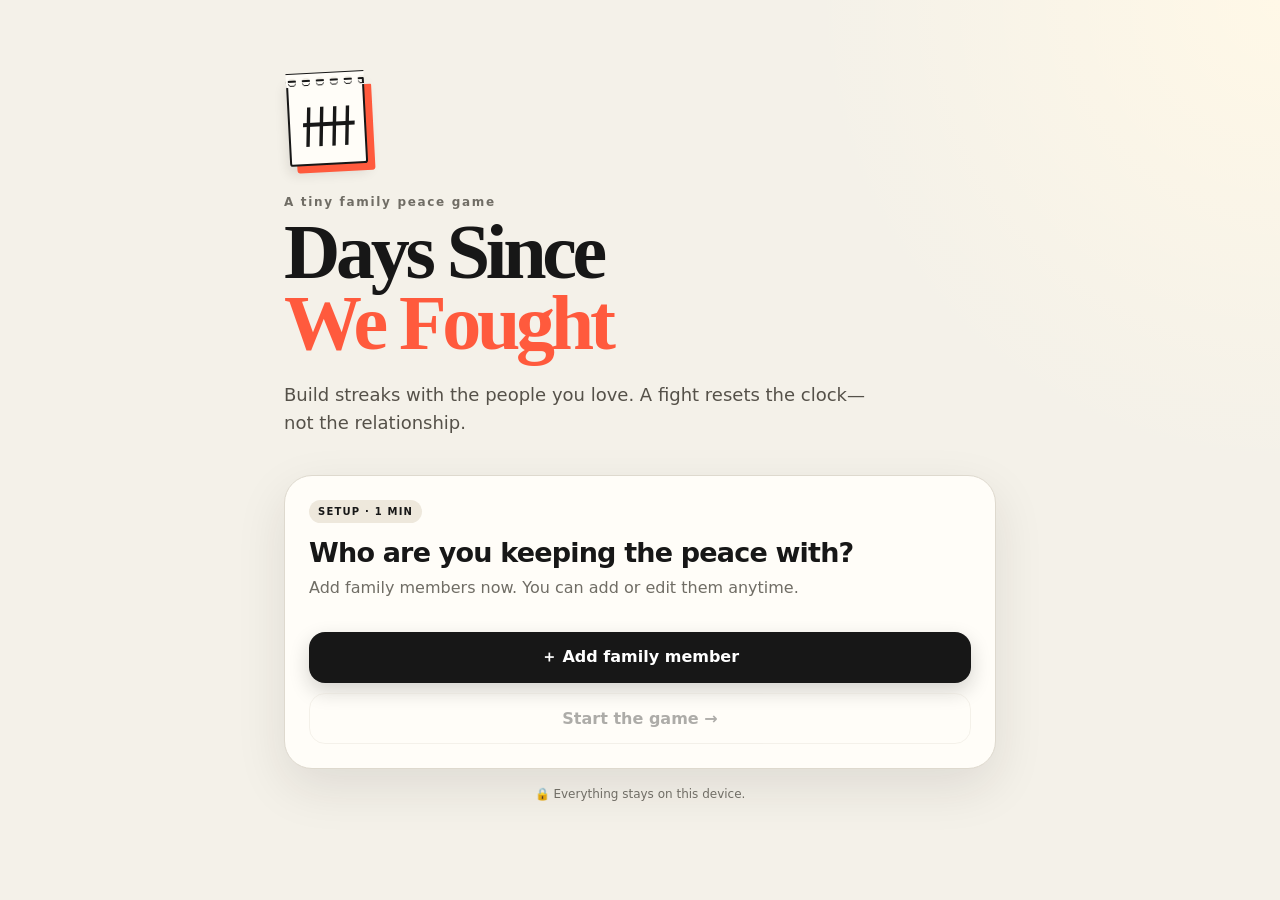
==== index.html @ 96540f0d "Fix insights progress render loop" ====
<!doctype html>
<html lang="en">
<head>
  <meta charset="utf-8" />
  <meta name="viewport" content="width=device-width,initial-scale=1,viewport-fit=cover" />
  <meta name="theme-color" content="#171717" />
  <meta name="description" content="Track peaceful family streaks, reflect after conflict, and learn from relationship patterns privately on-device." />
  <link rel="manifest" href="manifest.webmanifest" />
  <link rel="icon" href="icons/icon.svg" type="image/svg+xml" />
  <link rel="apple-touch-icon" href="icons/icon.svg" />
  <link rel="stylesheet" href="styles.css" />
  <link rel="stylesheet" href="journal.css" />
  <link rel="stylesheet" href="insights.css" />
  <title>Days Since We Fought</title>
</head>
<body>
  <main id="app"></main>
  <div id="toast" class="toast" role="status" aria-live="polite"></div>
  <script src="app.js" defer></script>
  <script src="journal.js" defer></script>
  <script src="insights.js" defer></script>
  <script src="insights-extra.js" defer></script>
  <script src="leaderboard.js" defer></script>
  <script src="version.js" defer></script>
  <script defer>
    window.addEventListener('load', () => {
      const renderInsightProgress = () => {
        const hub = document.querySelector('#insightsHub');
        if (!hub || hub.querySelector('.insight-card-stack')) return;
        const empty = hub.querySelector('.insight-empty');
        if (!empty || typeof state === 'undefined') return;
        const count = Array.isArray(state.journalEntries) ? state.journalEntries.length : 0;
        const progressKey = String(count);
        if (empty.dataset.progressCount === progressKey) return;
        empty.dataset.progressCount = progressKey;
        const remaining = Math.max(0, 3 - count);
        empty.innerHTML = `<div class="journal-hub-copy"><span class="journal-icon">💡</span><div><strong>Building your insights…</strong><small>${count} reflection${count === 1 ? '' : 's'} recorded. ${remaining ? `Initial pattern detection begins after ${remaining} more reflection${remaining === 1 ? '' : 's'}.` : 'DSWF has enough entries to test for patterns, but none meet the evidence thresholds yet.'}</small></div></div><div style="min-width:120px;text-align:right"><strong style="display:block;font-size:13px">${Math.min(count,3)} / 3</strong><small style="display:block;color:var(--muted);font-size:10px">toward initial patterns</small></div>`;
      };
      const observer = new MutationObserver(renderInsightProgress);
      observer.observe(document.querySelector('#app'), { childList: true, subtree: true });
      renderInsightProgress();
    });
  </script>
</body>
</html>
---- styles.css ----
:root{--bg:#f4f1e9;--ink:#171717;--muted:#706d65;--card:#fffdf8;--line:#ded9ce;--accent:#ff5a3d;--accent-dark:#d83e26;--green:#2f7658;--soft:#e9e3d7;--shadow:0 18px 50px rgba(40,34,25,.10)}*{box-sizing:border-box}html{background:var(--bg);color:var(--ink);font-family:Inter,ui-sans-serif,system-ui,-apple-system,BlinkMacSystemFont,"Segoe UI",sans-serif}body{margin:0;min-height:100vh;background:radial-gradient(circle at top right,#fff8e7 0,transparent 30%),var(--bg)}button,input{font:inherit}button{cursor:pointer}.shell,.app-shell{width:min(100%,760px);margin:0 auto;padding:calc(28px + env(safe-area-inset-top)) 18px calc(48px + env(safe-area-inset-bottom))}.onboarding{min-height:100vh;display:flex;flex-direction:column;justify-content:center}.brand-mark{position:relative;width:78px;height:86px;margin:0 0 30px 4px;background:#fffdf8;border:2px solid var(--ink);border-radius:1px 1px 3px 3px;box-shadow:7px 7px 0 var(--accent),0 7px 13px rgba(40,34,25,.14);transform:rotate(-3deg);font-size:0;display:grid;place-items:center}.brand-mark:before{content:"";position:absolute;left:-2px;right:-2px;top:-8px;height:13px;background:radial-gradient(circle at 6px 8px,transparent 0 4px,var(--card) 4.5px) 0 0/14px 13px repeat-x;filter:drop-shadow(0 -1px 0 var(--ink));z-index:2}.brand-mark:after{content:"||||";position:absolute;left:13px;top:21px;font-family:Arial,sans-serif;font-size:42px;line-height:1;font-weight:400;letter-spacing:2px;color:var(--ink);transform:skew(-4deg);text-decoration:line-through;text-decoration-thickness:4px;text-decoration-color:var(--ink);text-decoration-style:solid}.eyebrow{margin:0 0 8px;font-size:12px;font-weight:900;letter-spacing:.14em;color:var(--muted)}h1,h2,h3,h4,p{margin-top:0}.onboarding h1{font-family:Georgia,serif;font-size:clamp(46px,12vw,78px);line-height:.91;letter-spacing:-.055em;margin-bottom:22px}.onboarding h1 span,.logo-title span{color:var(--accent)}.lede{font-size:18px;line-height:1.55;color:#555149;max-width:590px}.onboarding-card{background:var(--card);border:1px solid var(--line);border-radius:28px;padding:24px;margin-top:20px;box-shadow:var(--shadow)}.onboarding-card h2{font-size:27px;letter-spacing:-.03em;margin-bottom:8px}.onboarding-card>p{color:var(--muted);line-height:1.5}.step-pill{display:inline-block;padding:6px 9px;border-radius:999px;background:#eee8dc;font-size:10px;font-weight:900;letter-spacing:.12em;margin-bottom:14px}.btn{width:100%;border:0;border-radius:16px;padding:15px 18px;font-weight:850;transition:.18s transform,.18s opacity}.btn:active{transform:scale(.985)}.btn:disabled{opacity:.35;cursor:not-allowed}.btn-primary{background:var(--ink);color:white;box-shadow:0 8px 20px rgba(23,23,23,.18)}.btn-ghost{background:transparent;border:1px solid var(--line);color:var(--ink);margin-top:10px}.privacy-note{text-align:center;color:var(--muted);font-size:12px;margin:18px 0 0}.draft-people{display:grid;gap:9px;margin:16px 0}.draft-person{display:flex;align-items:center;gap:12px;border:1px solid var(--line);border-radius:16px;padding:9px 10px;background:#fff}.draft-person strong{flex:1}.avatar{display:block;object-fit:cover;border-radius:50%;border:2px solid #fff;box-shadow:0 0 0 1px var(--line);background:#ddd}.avatar.lg{width:58px;height:58px}.avatar.sm{width:40px;height:40px}.avatar.xl{width:92px;height:92px}.avatar-fallback{display:grid;place-items:center;background:linear-gradient(145deg,#ffe5b7,#ff8e76);font-weight:950;color:#512218}.icon-btn,.round-btn,.text-btn{border:0;background:transparent}.icon-btn{font-weight:900;font-size:18px;color:#857f73;padding:8px}.round-btn{width:44px;height:44px;border-radius:50%;background:var(--card);border:1px solid var(--line);font-size:18px}.topbar{display:flex;align-items:flex-start;justify-content:space-between;gap:14px;padding:7px 2px 24px}.logo-title{font-family:Georgia,serif;font-size:30px;letter-spacing:-.045em;margin:0}.hero-stats{display:grid;grid-template-columns:1fr 1fr;gap:10px;margin-bottom:35px}.hero-stats>div{background:var(--ink);color:#fff;border-radius:20px;padding:18px}.hero-stats span{display:block;font-family:Georgia,serif;font-size:36px;font-weight:700}.hero-stats small{display:block;color:#c9c4ba;font-size:11px;font-weight:750;line-height:1.25;margin-top:4px;text-transform:uppercase;letter-spacing:.06em}.section-heading{display:flex;align-items:end;justify-content:space-between;gap:12px;margin:0 2px 14px}.section-heading h2{font-size:26px;letter-spacing:-.035em;margin:0}.text-btn{color:var(--accent-dark);font-weight:900;padding:9px}.streak-grid{display:grid;grid-template-columns:repeat(auto-fit,minmax(280px,1fr));gap:14px}.person-card{background:var(--card);border:1px solid var(--line);border-radius:24px;padding:18px;box-shadow:0 10px 28px rgba(40,34,25,.06)}.person-card.active{border-top:4px solid var(--accent)}.card-top{display:flex;justify-content:space-between;align-items:start}.person-id{display:flex;align-items:center;gap:12px}.person-id h3{font-size:20px;margin:0 0 3px}.level{font-size:12px;color:var(--muted);font-weight:750}.timer-block{text-align:center;padding:24px 0 16px}.days-number{font-family:Georgia,serif;font-size:76px;line-height:.85;font-weight:700;letter-spacing:-.06em}.days-label{font-size:11px;letter-spacing:.18em;font-weight:950;color:var(--muted);margin-top:7px}.subtimer{font-variant-numeric:tabular-nums;color:var(--muted);font-size:13px;font-weight:700;margin-top:8px}.milestone-track{height:7px;border-radius:999px;background:#e8e2d7;overflow:hidden}.milestone-fill{height:100%;background:var(--green);border-radius:inherit}.milestone-copy{font-size:11px;color:var(--muted);margin:7px 0 14px;text-align:right}.fight-btn{background:#fff2ef;color:var(--accent-dark);border:1px solid #f4c2b8}.not-started{text-align:center;padding:30px 15px 24px}.not-started span{font-size:38px}.not-started h4{margin:10px 0 5px}.not-started p{color:var(--muted);font-size:13px}.leaderboard-section,.achievements-section{margin-top:40px}.leaderboard{background:var(--card);border:1px solid var(--line);border-radius:24px;overflow:hidden}.leader-row{display:flex;align-items:center;gap:10px;padding:13px 14px;border-bottom:1px solid var(--line)}.leader-row:last-child{border-bottom:0}.rank{width:30px;text-align:center;font-weight:900}.leader-name{flex:1;min-width:0}.leader-name strong,.leader-name small{display:block}.leader-name small,.leader-score small{color:var(--muted);font-size:10px}.leader-score{text-align:right}.leader-score strong{display:block;font-size:24px;font-family:Georgia,serif}.badges{display:grid;grid-template-columns:repeat(4,1fr);gap:8px}.badge{min-height:118px;border:1px solid var(--line);background:var(--card);border-radius:18px;padding:12px 8px;text-align:center;display:flex;flex-direction:column;align-items:center;justify-content:center}.badge span{font-size:28px}.badge strong{font-size:11px;margin-top:7px}.badge small{font-size:9px;color:var(--muted);margin-top:2px}.badge.locked{filter:grayscale(1);opacity:.45}footer{text-align:center;color:var(--muted);font-size:12px;padding:46px 0 8px}.modal-backdrop{position:fixed;inset:0;background:rgba(20,18,14,.58);backdrop-filter:blur(8px);display:grid;align-items:end;z-index:20}.modal{position:relative;width:min(100%,560px);margin:0 auto;background:var(--card);border-radius:28px 28px 0 0;padding:28px 20px calc(24px + env(safe-area-inset-bottom));box-shadow:0 -12px 60px rgba(0,0,0,.2)}.modal h2{font-size:28px;letter-spacing:-.035em}.modal-close{position:absolute;right:16px;top:15px;width:38px;height:38px;border:0;border-radius:50%;background:#eee9df;font-size:22px}.photo-picker{display:flex;align-items:center;gap:16px;margin:20px 0}.file-btn{display:inline-block;width:auto;margin:0}.file-btn input{display:none}.field-label{display:block;font-size:12px;font-weight:900;letter-spacing:.08em;color:var(--muted)}.field-label input{width:100%;margin-top:7px;border:1px solid var(--line);background:white;border-radius:15px;padding:14px;color:var(--ink);outline:none}.field-label input:focus{border-color:var(--ink);box-shadow:0 0 0 3px rgba(23,23,23,.08)}.modal-actions{display:flex;gap:10px;margin-top:22px}.modal-actions .btn{margin:0}.danger-text{background:transparent;border:1px solid #efc7bf;color:var(--accent-dark)}.confirm-modal{text-align:center}.big-emoji{font-size:50px;margin-bottom:12px}.confirm-modal p{color:var(--muted);line-height:1.55}.setting-row{width:100%;display:flex;align-items:center;justify-content:space-between;text-align:left;padding:15px 4px;border:0;border-bottom:1px solid var(--line);background:transparent;color:var(--ink)}.setting-row span strong,.setting-row span small{display:block}.setting-row span small{color:var(--muted);font-size:11px;margin-top:2px}.danger-row strong{color:var(--accent-dark)}.toast{position:fixed;left:50%;bottom:calc(18px + env(safe-area-inset-bottom));transform:translate(-50%,25px);width:min(calc(100% - 28px),480px);background:var(--ink);color:#fff;border-radius:15px;padding:13px 15px;display:flex;align-items:center;justify-content:space-between;gap:12px;opacity:0;pointer-events:none;transition:.22s;z-index:40;box-shadow:0 10px 35px rgba(0,0,0,.25)}.toast.show{opacity:1;transform:translate(-50%,0);pointer-events:auto}.toast button{border:0;background:transparent;color:#ff9e8c;font-weight:900}.empty-state{text-align:center;color:var(--muted);padding:30px}@media(min-width:700px){.modal-backdrop{align-items:center}.modal{border-radius:28px;padding:28px}.shell,.app-shell{padding-left:24px;padding-right:24px}.badges{grid-template-columns:repeat(7,1fr)}}@media(prefers-reduced-motion:reduce){*{scroll-behavior:auto!important;transition:none!important}}
---- journal.css ----
.journal-hub{margin-top:40px}.journal-hub-card{background:var(--card);border:1px solid var(--line);border-radius:24px;padding:18px;box-shadow:0 10px 28px rgba(40,34,25,.06)}.journal-hub-copy{display:flex;gap:12px;align-items:center}.journal-icon{font-size:30px}.journal-hub-copy strong,.journal-hub-copy small{display:block}.journal-hub-copy small{color:var(--muted);font-size:11px;margin-top:3px}.journal-hub-actions{display:grid;grid-template-columns:1fr 1fr;gap:10px;margin-top:16px}.journal-hub-actions .btn{margin:0}.journal-modal,.journal-browser{max-height:92vh;overflow:auto}.journal-progress{height:6px;border-radius:999px;background:#e8e2d7;overflow:hidden;margin:6px 0 8px}.journal-progress span{display:block;height:100%;background:var(--accent);border-radius:inherit;transition:width .2s}.journal-step-count{font-size:10px;font-weight:900;letter-spacing:.12em;color:var(--muted);margin-bottom:14px}.journal-intro{color:var(--muted);line-height:1.5;margin-top:-4px}.journal-step-body{display:grid;gap:18px;margin-top:20px}.journal-label{display:block;font-size:12px;font-weight:900;letter-spacing:.05em;color:var(--muted)}.journal-label textarea{width:100%;min-height:120px;resize:vertical;margin-top:8px;border:1px solid var(--line);background:#fff;border-radius:16px;padding:14px;color:var(--ink);outline:none;line-height:1.5}.journal-label textarea:focus{border-color:var(--ink);box-shadow:0 0 0 3px rgba(23,23,23,.08)}.journal-question{font-weight:900;margin:0 0 -6px}.choice-chips{display:flex;gap:8px;flex-wrap:wrap}.choice-chip{border:1px solid var(--line);background:#fff;border-radius:999px;padding:9px 12px;font-weight:800;font-size:12px;color:var(--ink)}.choice-chip.selected{background:var(--ink);color:#fff;border-color:var(--ink)}.reflection-nudge{background:#f0ece4;border-radius:16px;padding:14px;color:#5c584f;font-size:13px;line-height:1.5}.journal-actions{display:flex;gap:10px;margin-top:24px}.journal-actions .btn{margin:0}.journal-registry{display:grid;gap:10px;margin-top:18px}.registry-entry{width:100%;text-align:left;border:1px solid var(--line);background:#fff;border-radius:18px;padding:13px}.registry-date{font-size:10px;font-weight:900;letter-spacing:.06em;color:var(--muted);margin-bottom:9px}.registry-person{display:flex;gap:10px;align-items:center}.registry-person div{min-width:0}.registry-person strong,.registry-person span{display:block}.registry-person span{font-size:12px;color:var(--muted);margin-top:2px;white-space:nowrap;overflow:hidden;text-overflow:ellipsis}.journal-detail-person{display:flex;gap:12px;align-items:center;margin:10px 0 22px}.journal-detail-person h2{margin:0 0 4px}.journal-detail-person p{margin:0;color:var(--muted);font-size:12px}.journal-detail-section{border-top:1px solid var(--line);padding:16px 0 2px}.journal-detail-section h3{font-size:11px;letter-spacing:.08em;text-transform:uppercase;color:var(--muted);margin-bottom:7px}.journal-detail-section p{white-space:pre-wrap;line-height:1.55;margin-bottom:0}.calendar-title-row{display:grid;grid-template-columns:44px 1fr 44px;align-items:center;gap:8px;margin:6px 0 16px}.calendar-title-row h2{text-align:center;margin:0;font-size:24px}.calendar-weekdays,.calendar-grid{display:grid;grid-template-columns:repeat(7,1fr);gap:5px}.calendar-weekdays{margin-bottom:6px}.calendar-weekdays span{text-align:center;font-size:10px;font-weight:900;color:var(--muted)}.calendar-cell{aspect-ratio:1;border:0;background:#f3efe6;border-radius:11px;position:relative;font-weight:800;color:var(--ink)}.calendar-cell.blank{background:transparent}.calendar-cell.has-entry{background:var(--ink);color:#fff}.calendar-cell i{position:absolute;right:4px;bottom:4px;min-width:16px;height:16px;border-radius:999px;background:var(--accent);color:#fff;font-size:9px;display:grid;place-items:center;font-style:normal}.calendar-day-entries{margin-top:20px;padding-top:16px;border-top:1px solid var(--line)}.calendar-day-entries h3{font-size:16px;margin-bottom:10px}.calendar-day-entries>p{color:var(--muted);font-size:12px}.day-entry{width:100%;text-align:left;border:0;border-bottom:1px solid var(--line);background:transparent;padding:12px 2px}.day-entry strong,.day-entry span{display:block}.day-entry span{font-size:11px;color:var(--muted);margin-top:3px}@media(min-width:700px){.journal-hub-card{display:flex;align-items:center;justify-content:space-between;gap:18px}.journal-hub-actions{width:260px;margin-top:0}.journal-modal,.journal-browser{border-radius:28px;max-height:88vh}}
---- insights.css ----
.insights-hub{margin-top:40px}.insight-card-stack{display:grid;gap:12px}.insight-card{background:var(--card);border:1px solid var(--line);border-radius:22px;padding:17px;box-shadow:0 8px 24px rgba(40,34,25,.05)}.insight-card.compact{box-shadow:none}.insight-card-top{display:flex;align-items:flex-start;gap:11px}.insight-spark{width:38px;height:38px;display:grid;place-items:center;border-radius:12px;background:#fff2c7;font-size:20px;flex:0 0 auto}.insight-card-top h3{font-size:19px;letter-spacing:-.025em;margin:1px 0 0}.insight-card-top .eyebrow{margin-bottom:3px}.insight-body{color:#4f4a42;line-height:1.5;font-size:14px;margin:12px 0}.insight-try{background:#f2eee5;border-radius:14px;padding:11px 12px;color:#514c43;font-size:12px;line-height:1.45}.insight-try strong{color:var(--ink)}.insight-meta{font-size:10px;color:var(--muted);font-weight:800;letter-spacing:.04em;margin-top:11px}.insight-actions{display:flex;align-items:center;gap:4px;margin-top:10px;border-top:1px solid var(--line);padding-top:9px;flex-wrap:wrap}.insight-link,.insight-icon{border:0;background:transparent;color:var(--muted);font-weight:850;font-size:11px;padding:8px}.insight-link{color:var(--accent-dark);padding-left:0}.insight-icon{border-radius:10px;min-width:34px}.insight-icon.selected{background:#ece7dd;color:var(--ink)}.insight-spacer{flex:1}.insight-empty{display:grid;gap:14px}.insight-empty .btn{width:auto}.insights-browser{max-height:92vh;overflow:auto}.insights-browser>h2{font-size:36px;margin-bottom:8px}.insights-summary,.insight-section{margin-top:28px}.insights-summary>h3,.insight-section>h3{font-size:18px;margin-bottom:11px}.insight-section{display:grid;gap:10px}.mini-chart{display:flex;align-items:flex-end;gap:7px;height:150px;padding:12px 8px 0;border:1px solid var(--line);border-radius:18px;background:#fff}.mini-bar-col{flex:1;min-width:0;display:flex;flex-direction:column;align-items:center;height:100%;gap:4px}.mini-bar-value{font-size:10px;font-weight:900}.mini-bar-track{flex:1;width:100%;max-width:34px;border-radius:9px 9px 3px 3px;background:#eee9df;display:flex;align-items:flex-end;overflow:hidden}.mini-bar-track i{display:block;width:100%;background:var(--accent);border-radius:8px 8px 2px 2px;min-height:5px}.mini-bar-col small{font-size:8px;color:var(--muted);white-space:nowrap}.relationship-trends{background:#fff;border:1px solid var(--line);border-radius:18px;overflow:hidden}.relationship-trend-row{display:flex;align-items:center;gap:10px;padding:11px 12px;border-bottom:1px solid var(--line)}.relationship-trend-row:last-child{border-bottom:0}.relationship-trend-row>div{flex:1;min-width:0}.relationship-trend-row strong,.relationship-trend-row small{display:block}.relationship-trend-row small{color:var(--muted);font-size:10px;margin-top:2px}.relationship-trend-row>b{font-family:Georgia,serif;font-size:20px}.evidence-list{display:grid;gap:8px;margin-top:16px}.evidence-row{width:100%;border:1px solid var(--line);background:#fff;border-radius:14px;padding:11px 12px;text-align:left;color:var(--ink)}button.evidence-row:active{transform:scale(.99)}.evidence-row strong,.evidence-row span{display:block}.evidence-row span{font-size:11px;color:var(--muted);line-height:1.4;margin-top:3px}.evidence-row.static{cursor:default}.experiment-list{display:grid;gap:9px}.experiment-card{border:1px solid var(--line);border-radius:17px;padding:13px 14px;background:#fff}.experiment-card h4{font-size:16px;margin:0 0 5px}.experiment-card p:not(.eyebrow){font-size:12px;line-height:1.45;color:var(--muted);margin-bottom:8px}.experiment-card>strong{font-size:11px;color:var(--green)}.trigger-chips{margin-bottom:17px}.intensity-heading,.repair-heading{margin-top:20px}.intensity-scale{display:grid;grid-template-columns:repeat(5,1fr);gap:6px}.intensity-btn{border:1px solid var(--line);background:#fff;border-radius:13px;min-height:63px;padding:8px 3px;color:var(--ink)}.intensity-btn b,.intensity-btn small{display:block}.intensity-btn b{font-size:19px}.intensity-btn small{font-size:8px;color:var(--muted);margin-top:3px}.intensity-btn.selected{background:var(--ink);color:#fff;border-color:var(--ink)}.intensity-btn.selected small{color:#ccc}.repair-options{display:flex;gap:7px;flex-wrap:wrap;margin-bottom:17px}.structured-journal-detail{display:contents}@media(min-width:700px){.insight-card-stack{grid-template-columns:repeat(3,1fr)}.insight-card-stack .insight-card{display:flex;flex-direction:column}.insight-card-stack .insight-actions{margin-top:auto}.insight-empty{grid-template-columns:1fr auto;align-items:center}.insights-browser{max-width:700px}.mini-chart{height:180px}}@media(max-width:420px){.insight-actions{gap:1px}.insight-link{font-size:10px}.intensity-scale{gap:4px}.intensity-btn small{font-size:7px}}
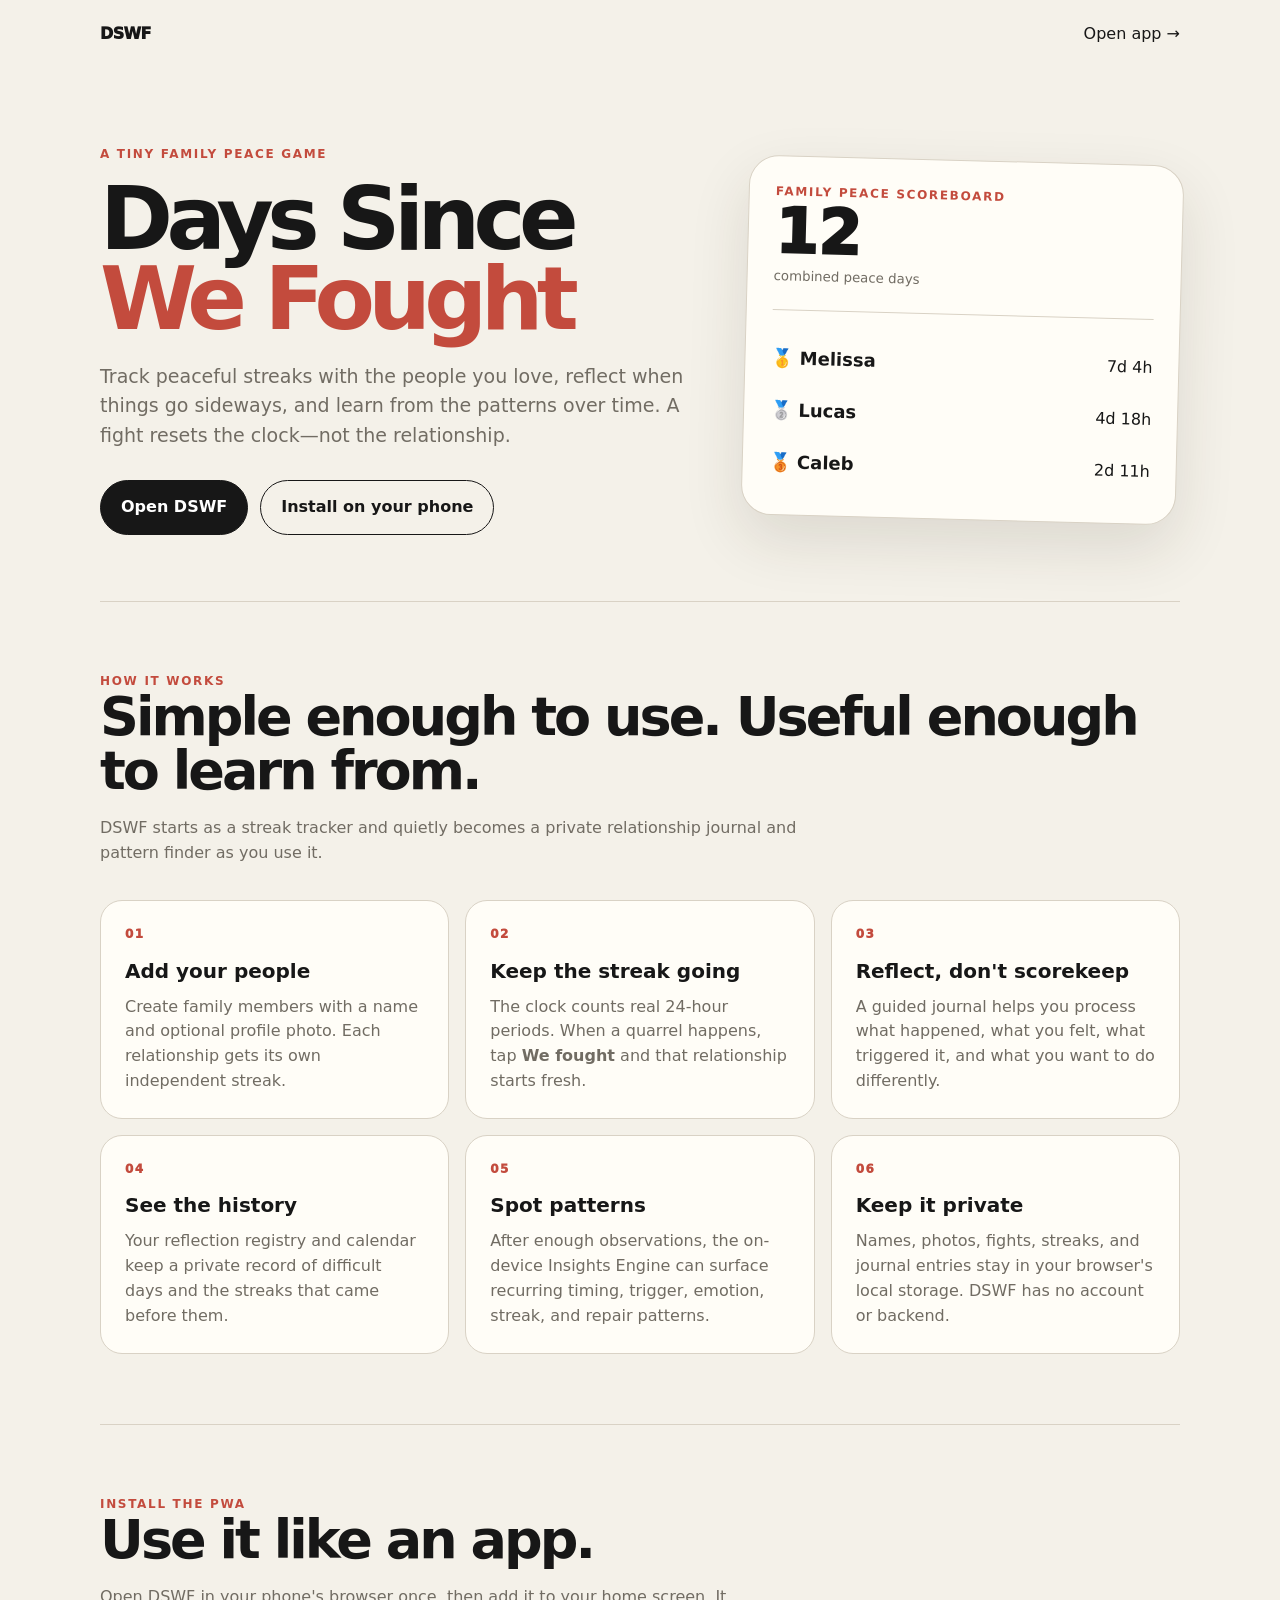
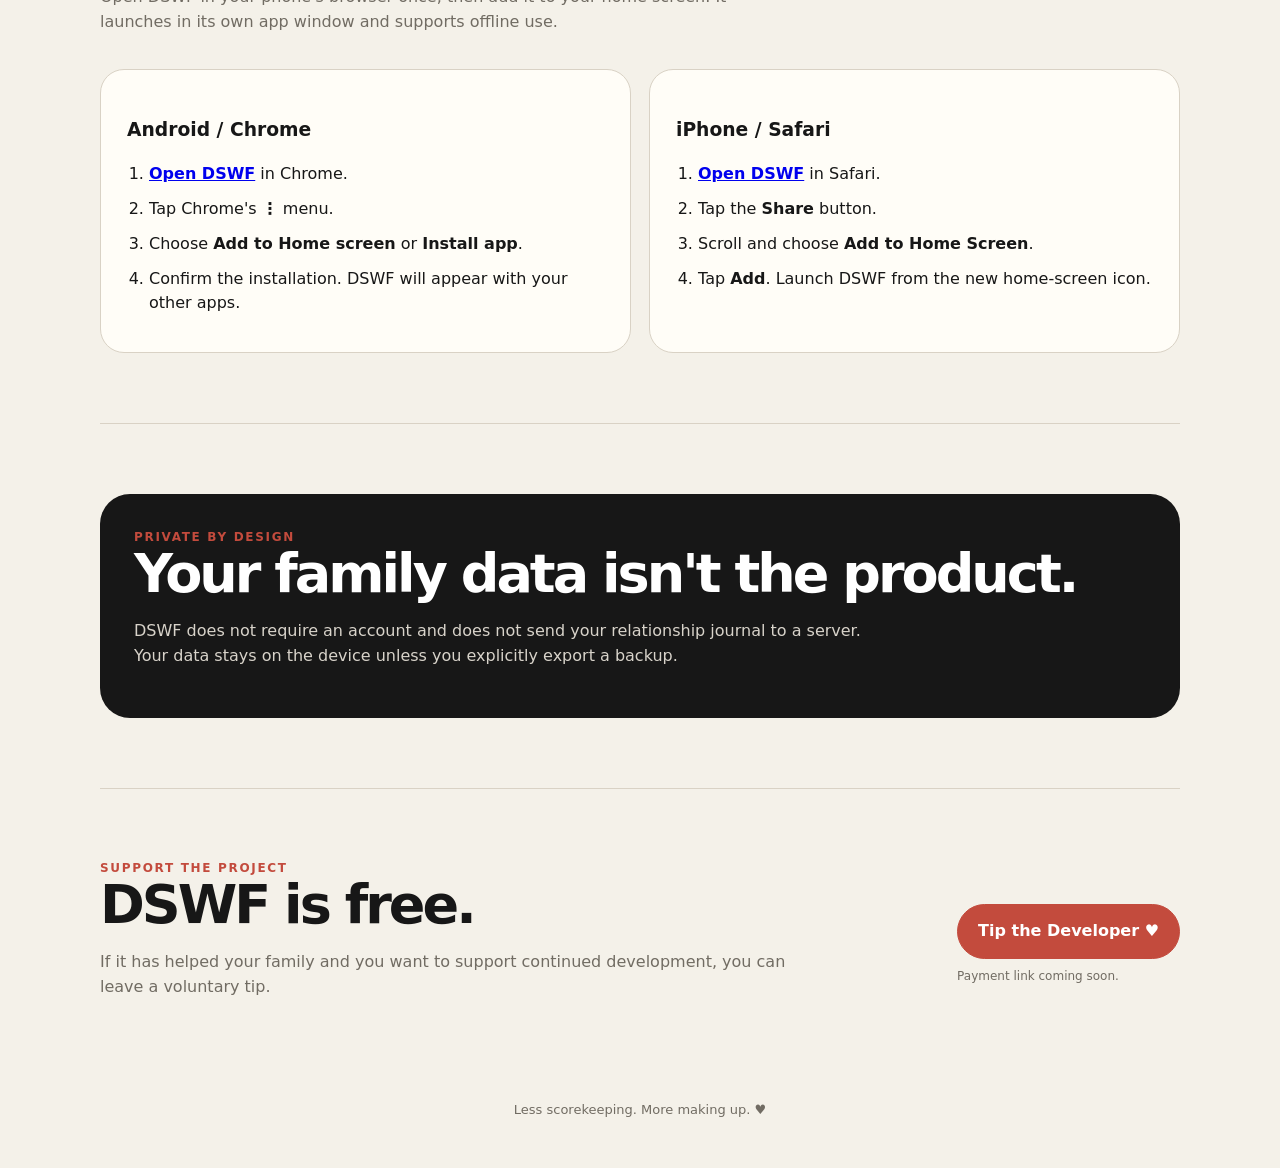
==== commit ef0bb24d: "Add DSWF public landing page" ====
--- a/index.html
+++ b/index.html
@@ -1,45 +1,25 @@
 <!doctype html>
 <html lang="en">
 <head>
-  <meta charset="utf-8" />
-  <meta name="viewport" content="width=device-width,initial-scale=1,viewport-fit=cover" />
-  <meta name="theme-color" content="#171717" />
-  <meta name="description" content="Track peaceful family streaks, reflect after conflict, and learn from relationship patterns privately on-device." />
-  <link rel="manifest" href="manifest.webmanifest" />
-  <link rel="icon" href="icons/icon.svg" type="image/svg+xml" />
-  <link rel="apple-touch-icon" href="icons/icon.svg" />
-  <link rel="stylesheet" href="styles.css" />
-  <link rel="stylesheet" href="journal.css" />
-  <link rel="stylesheet" href="insights.css" />
-  <title>Days Since We Fought</title>
+<meta charset="utf-8" />
+<meta name="viewport" content="width=device-width,initial-scale=1,viewport-fit=cover" />
+<meta name="theme-color" content="#f4f1e9" />
+<meta name="description" content="Days Since We Fought is a private family peace streak game with reflection journaling and on-device insights." />
+<link rel="icon" href="icons/icon.svg" type="image/svg+xml" />
+<title>Days Since We Fought</title>
+<style>
+:root{--ink:#171717;--paper:#f4f1e9;--card:#fffdf7;--muted:#716c63;--red:#c34b3d;--line:#d9d2c5}*{box-sizing:border-box}html{scroll-behavior:smooth}body{margin:0;background:var(--paper);color:var(--ink);font-family:Inter,ui-sans-serif,system-ui,-apple-system,BlinkMacSystemFont,"Segoe UI",sans-serif;line-height:1.55}.wrap{width:min(1080px,calc(100% - 36px));margin:auto}.nav{display:flex;align-items:center;justify-content:space-between;padding:22px 0}.brand{font-weight:950;letter-spacing:-.04em}.nav a,.button{text-decoration:none;color:inherit}.hero{padding:76px 0 66px;display:grid;grid-template-columns:1.15fr .85fr;gap:56px;align-items:center}.eyebrow{font-size:12px;font-weight:900;letter-spacing:.14em;text-transform:uppercase;color:var(--red)}h1{font-size:clamp(50px,8vw,88px);line-height:.9;letter-spacing:-.075em;margin:16px 0 24px}h1 span{color:var(--red)}.lede{font-size:19px;color:var(--muted);max-width:660px}.actions{display:flex;gap:12px;flex-wrap:wrap;margin-top:30px}.button{display:inline-flex;align-items:center;justify-content:center;padding:14px 20px;border-radius:999px;font-weight:850;border:1px solid var(--ink)}.primary{background:var(--ink);color:white}.secondary{background:transparent}.mock{background:var(--card);border:1px solid var(--line);border-radius:30px;padding:26px;box-shadow:0 24px 60px rgba(50,40,28,.12);transform:rotate(1.5deg)}.mock .score{font-size:62px;font-weight:950;line-height:1}.mock small{color:var(--muted)}.rule{height:1px;background:var(--line);margin:22px 0}.person{display:flex;align-items:center;justify-content:space-between;padding:12px 0}.person b{font-size:18px}.person span{font-variant-numeric:tabular-nums}.section{padding:70px 0;border-top:1px solid var(--line)}h2{font-size:clamp(34px,5vw,54px);letter-spacing:-.055em;line-height:1;margin:0 0 18px}.section-intro{color:var(--muted);max-width:700px;margin-bottom:34px}.grid{display:grid;grid-template-columns:repeat(3,1fr);gap:16px}.card{background:var(--card);border:1px solid var(--line);border-radius:22px;padding:24px}.card .num{font-size:12px;font-weight:950;color:var(--red);letter-spacing:.12em}.card h3{font-size:20px;margin:12px 0 8px}.card p{margin:0;color:var(--muted)}.install{display:grid;grid-template-columns:1fr 1fr;gap:18px}.steps{background:var(--card);border:1px solid var(--line);border-radius:24px;padding:26px}.steps ol{padding-left:22px;margin-bottom:0}.steps li{margin:10px 0}.privacy{background:var(--ink);color:white;border-radius:30px;padding:34px}.privacy p{color:#d8d3ca;max-width:750px}.support{display:flex;align-items:center;justify-content:space-between;gap:30px}.tip{background:var(--red);color:white;border-color:var(--red)}.tip-note{font-size:12px;color:var(--muted);margin-top:8px}.footer{padding:30px 0 48px;color:var(--muted);font-size:13px;text-align:center}@media(max-width:760px){.hero{grid-template-columns:1fr;padding-top:45px}.mock{transform:none}.grid,.install{grid-template-columns:1fr}.support{display:block}.support .actions{margin-top:20px}}
+</style>
 </head>
 <body>
-  <main id="app"></main>
-  <div id="toast" class="toast" role="status" aria-live="polite"></div>
-  <script src="app.js" defer></script>
-  <script src="journal.js" defer></script>
-  <script src="insights.js" defer></script>
-  <script src="insights-extra.js" defer></script>
-  <script src="leaderboard.js" defer></script>
-  <script src="version.js" defer></script>
-  <script defer>
-    window.addEventListener('load', () => {
-      const renderInsightProgress = () => {
-        const hub = document.querySelector('#insightsHub');
-        if (!hub || hub.querySelector('.insight-card-stack')) return;
-        const empty = hub.querySelector('.insight-empty');
-        if (!empty || typeof state === 'undefined') return;
-        const count = Array.isArray(state.journalEntries) ? state.journalEntries.length : 0;
-        const progressKey = String(count);
-        if (empty.dataset.progressCount === progressKey) return;
-        empty.dataset.progressCount = progressKey;
-        const remaining = Math.max(0, 3 - count);
-        empty.innerHTML = `<div class="journal-hub-copy"><span class="journal-icon">💡</span><div><strong>Building your insights…</strong><small>${count} reflection${count === 1 ? '' : 's'} recorded. ${remaining ? `Initial pattern detection begins after ${remaining} more reflection${remaining === 1 ? '' : 's'}.` : 'DSWF has enough entries to test for patterns, but none meet the evidence thresholds yet.'}</small></div></div><div style="min-width:120px;text-align:right"><strong style="display:block;font-size:13px">${Math.min(count,3)} / 3</strong><small style="display:block;color:var(--muted);font-size:10px">toward initial patterns</small></div>`;
-      };
-      const observer = new MutationObserver(renderInsightProgress);
-      observer.observe(document.querySelector('#app'), { childList: true, subtree: true });
-      renderInsightProgress();
-    });
-  </script>
-</body>
-</html>
+<div class="wrap">
+<nav class="nav"><div class="brand">DSWF</div><a href="./app/">Open app →</a></nav>
+<main>
+<section class="hero"><div><div class="eyebrow">A tiny family peace game</div><h1>Days Since<br><span>We Fought</span></h1><p class="lede">Track peaceful streaks with the people you love, reflect when things go sideways, and learn from the patterns over time. A fight resets the clock—not the relationship.</p><div class="actions"><a class="button primary" href="./app/">Open DSWF</a><a class="button secondary" href="#install">Install on your phone</a></div></div><div class="mock"><div class="eyebrow">Family peace scoreboard</div><div class="score">12</div><small>combined peace days</small><div class="rule"></div><div class="person"><b>🥇 Melissa</b><span>7d 4h</span></div><div class="person"><b>🥈 Lucas</b><span>4d 18h</span></div><div class="person"><b>🥉 Caleb</b><span>2d 11h</span></div></div></section>
+<section class="section"><div class="eyebrow">How it works</div><h2>Simple enough to use. Useful enough to learn from.</h2><p class="section-intro">DSWF starts as a streak tracker and quietly becomes a private relationship journal and pattern finder as you use it.</p><div class="grid"><div class="card"><div class="num">01</div><h3>Add your people</h3><p>Create family members with a name and optional profile photo. Each relationship gets its own independent streak.</p></div><div class="card"><div class="num">02</div><h3>Keep the streak going</h3><p>The clock counts real 24-hour periods. When a quarrel happens, tap <strong>We fought</strong> and that relationship starts fresh.</p></div><div class="card"><div class="num">03</div><h3>Reflect, don't scorekeep</h3><p>A guided journal helps you process what happened, what you felt, what triggered it, and what you want to do differently.</p></div><div class="card"><div class="num">04</div><h3>See the history</h3><p>Your reflection registry and calendar keep a private record of difficult days and the streaks that came before them.</p></div><div class="card"><div class="num">05</div><h3>Spot patterns</h3><p>After enough observations, the on-device Insights Engine can surface recurring timing, trigger, emotion, streak, and repair patterns.</p></div><div class="card"><div class="num">06</div><h3>Keep it private</h3><p>Names, photos, fights, streaks, and journal entries stay in your browser's local storage. DSWF has no account or backend.</p></div></div></section>
+<section class="section" id="install"><div class="eyebrow">Install the PWA</div><h2>Use it like an app.</h2><p class="section-intro">Open DSWF in your phone's browser once, then add it to your home screen. It launches in its own app window and supports offline use.</p><div class="install"><div class="steps"><h3>Android / Chrome</h3><ol><li><a href="./app/"><strong>Open DSWF</strong></a> in Chrome.</li><li>Tap Chrome's <strong>⋮</strong> menu.</li><li>Choose <strong>Add to Home screen</strong> or <strong>Install app</strong>.</li><li>Confirm the installation. DSWF will appear with your other apps.</li></ol></div><div class="steps"><h3>iPhone / Safari</h3><ol><li><a href="./app/"><strong>Open DSWF</strong></a> in Safari.</li><li>Tap the <strong>Share</strong> button.</li><li>Scroll and choose <strong>Add to Home Screen</strong>.</li><li>Tap <strong>Add</strong>. Launch DSWF from the new home-screen icon.</li></ol></div></div></section>
+<section class="section"><div class="privacy"><div class="eyebrow">Private by design</div><h2>Your family data isn't the product.</h2><p>DSWF does not require an account and does not send your relationship journal to a server. Your data stays on the device unless you explicitly export a backup.</p></div></section>
+<section class="section support"><div><div class="eyebrow">Support the project</div><h2>DSWF is free.</h2><p class="section-intro" style="margin:0">If it has helped your family and you want to support continued development, you can leave a voluntary tip.</p></div><div><div class="actions"><a class="button tip" href="#" id="tipDeveloper">Tip the Developer ♥</a></div><div class="tip-note">Payment link coming soon.</div></div></section>
+</main><footer class="footer">Less scorekeeping. More making up. ♥</footer></div>
+<script>if((window.matchMedia&&window.matchMedia('(display-mode: standalone)').matches)||window.navigator.standalone===true){window.location.replace('./app/');}</script>
+</body></html>
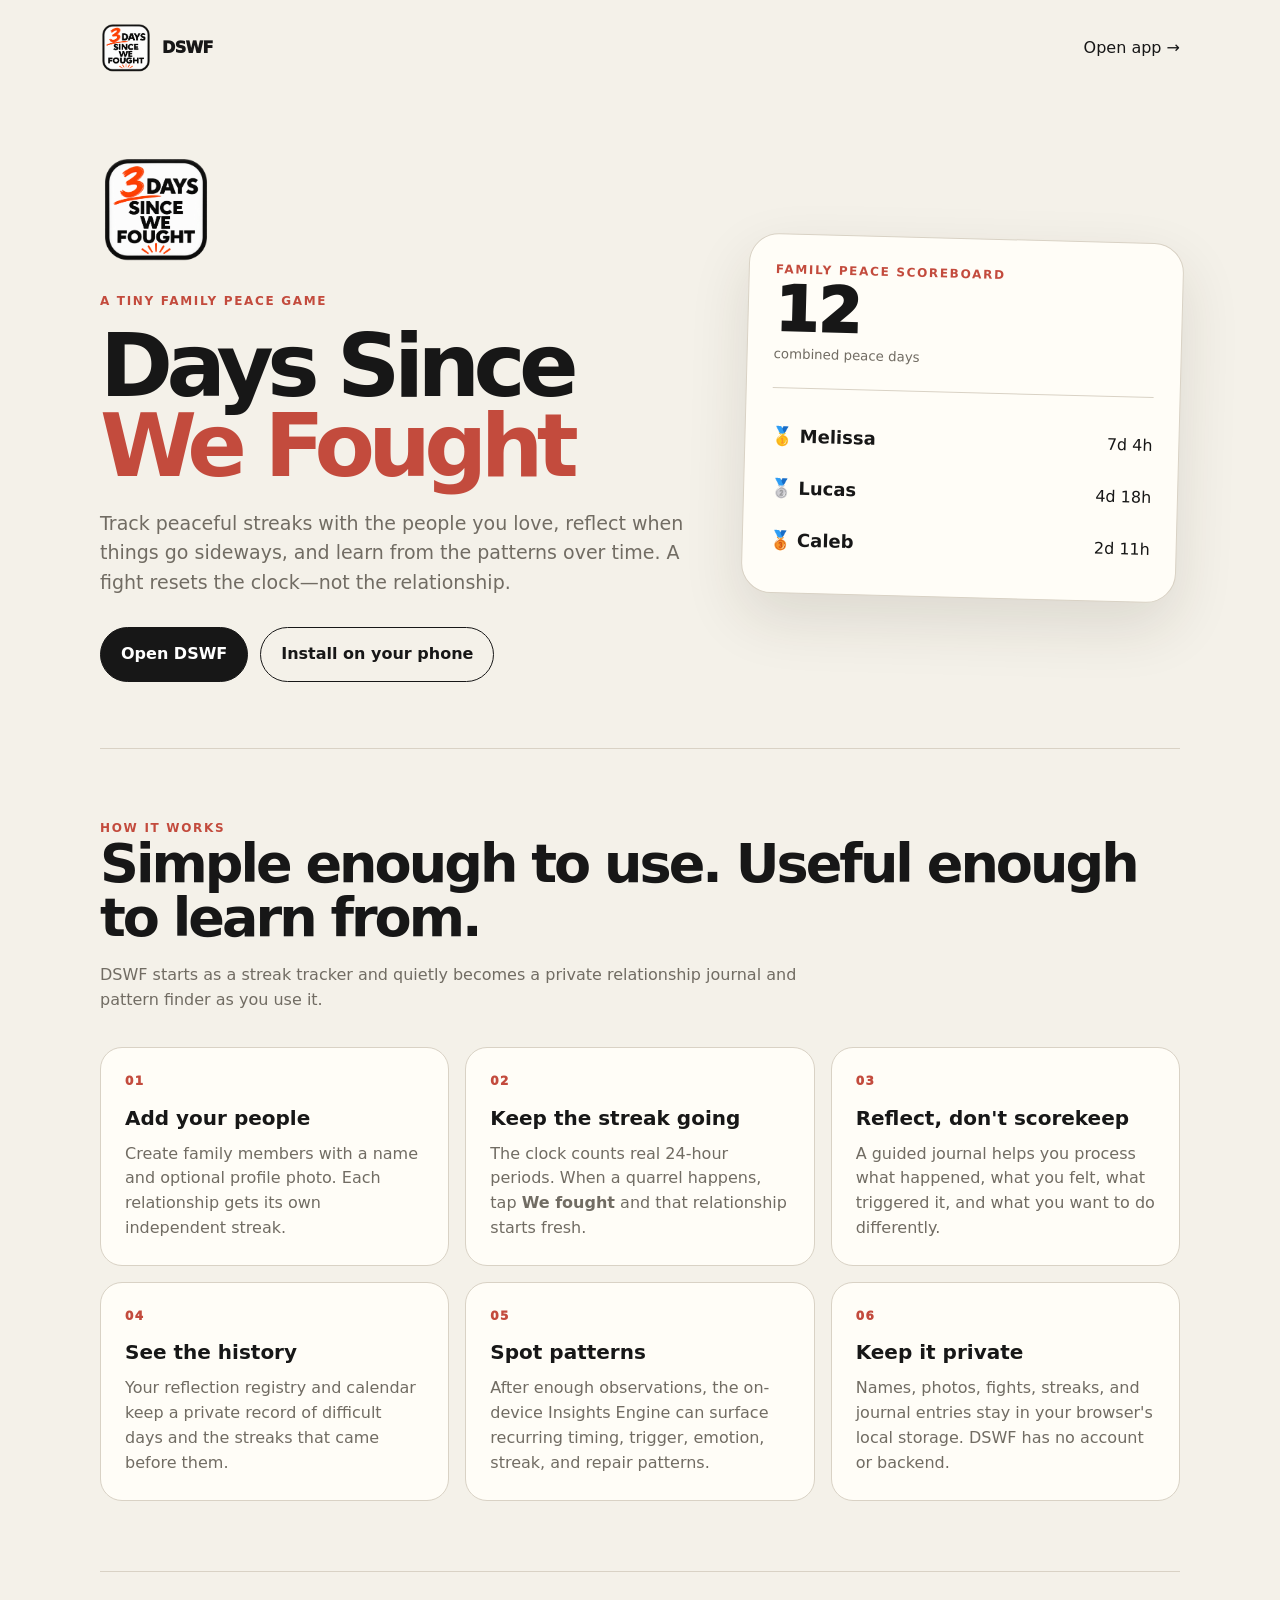
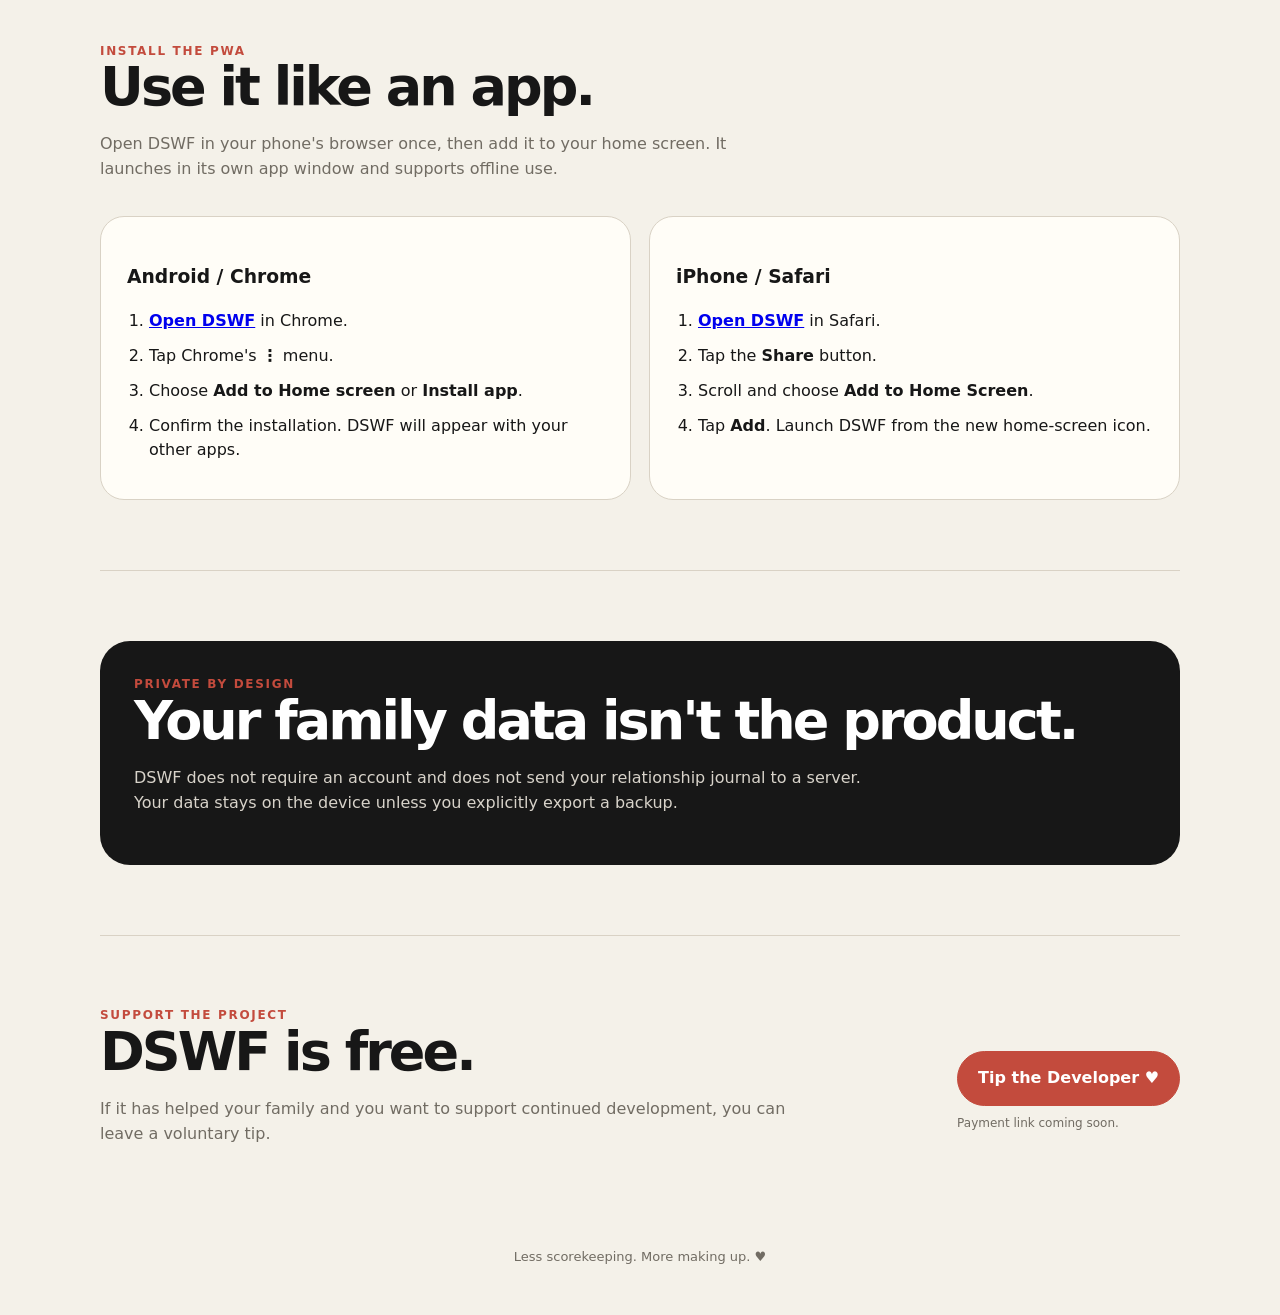
==== commit d8ba4561: "Add DSWF logo to landing page" ====
--- a/index.html
+++ b/index.html
@@ -5,17 +5,18 @@
 <meta name="viewport" content="width=device-width,initial-scale=1,viewport-fit=cover" />
 <meta name="theme-color" content="#f4f1e9" />
 <meta name="description" content="Days Since We Fought is a private family peace streak game with reflection journaling and on-device insights." />
-<link rel="icon" href="icons/icon.svg" type="image/svg+xml" />
+<link rel="icon" href="icons/DSWF.png" type="image/png" />
+<link rel="apple-touch-icon" href="icons/DSWF.png" />
 <title>Days Since We Fought</title>
 <style>
-:root{--ink:#171717;--paper:#f4f1e9;--card:#fffdf7;--muted:#716c63;--red:#c34b3d;--line:#d9d2c5}*{box-sizing:border-box}html{scroll-behavior:smooth}body{margin:0;background:var(--paper);color:var(--ink);font-family:Inter,ui-sans-serif,system-ui,-apple-system,BlinkMacSystemFont,"Segoe UI",sans-serif;line-height:1.55}.wrap{width:min(1080px,calc(100% - 36px));margin:auto}.nav{display:flex;align-items:center;justify-content:space-between;padding:22px 0}.brand{font-weight:950;letter-spacing:-.04em}.nav a,.button{text-decoration:none;color:inherit}.hero{padding:76px 0 66px;display:grid;grid-template-columns:1.15fr .85fr;gap:56px;align-items:center}.eyebrow{font-size:12px;font-weight:900;letter-spacing:.14em;text-transform:uppercase;color:var(--red)}h1{font-size:clamp(50px,8vw,88px);line-height:.9;letter-spacing:-.075em;margin:16px 0 24px}h1 span{color:var(--red)}.lede{font-size:19px;color:var(--muted);max-width:660px}.actions{display:flex;gap:12px;flex-wrap:wrap;margin-top:30px}.button{display:inline-flex;align-items:center;justify-content:center;padding:14px 20px;border-radius:999px;font-weight:850;border:1px solid var(--ink)}.primary{background:var(--ink);color:white}.secondary{background:transparent}.mock{background:var(--card);border:1px solid var(--line);border-radius:30px;padding:26px;box-shadow:0 24px 60px rgba(50,40,28,.12);transform:rotate(1.5deg)}.mock .score{font-size:62px;font-weight:950;line-height:1}.mock small{color:var(--muted)}.rule{height:1px;background:var(--line);margin:22px 0}.person{display:flex;align-items:center;justify-content:space-between;padding:12px 0}.person b{font-size:18px}.person span{font-variant-numeric:tabular-nums}.section{padding:70px 0;border-top:1px solid var(--line)}h2{font-size:clamp(34px,5vw,54px);letter-spacing:-.055em;line-height:1;margin:0 0 18px}.section-intro{color:var(--muted);max-width:700px;margin-bottom:34px}.grid{display:grid;grid-template-columns:repeat(3,1fr);gap:16px}.card{background:var(--card);border:1px solid var(--line);border-radius:22px;padding:24px}.card .num{font-size:12px;font-weight:950;color:var(--red);letter-spacing:.12em}.card h3{font-size:20px;margin:12px 0 8px}.card p{margin:0;color:var(--muted)}.install{display:grid;grid-template-columns:1fr 1fr;gap:18px}.steps{background:var(--card);border:1px solid var(--line);border-radius:24px;padding:26px}.steps ol{padding-left:22px;margin-bottom:0}.steps li{margin:10px 0}.privacy{background:var(--ink);color:white;border-radius:30px;padding:34px}.privacy p{color:#d8d3ca;max-width:750px}.support{display:flex;align-items:center;justify-content:space-between;gap:30px}.tip{background:var(--red);color:white;border-color:var(--red)}.tip-note{font-size:12px;color:var(--muted);margin-top:8px}.footer{padding:30px 0 48px;color:var(--muted);font-size:13px;text-align:center}@media(max-width:760px){.hero{grid-template-columns:1fr;padding-top:45px}.mock{transform:none}.grid,.install{grid-template-columns:1fr}.support{display:block}.support .actions{margin-top:20px}}
+:root{--ink:#171717;--paper:#f4f1e9;--card:#fffdf7;--muted:#716c63;--red:#c34b3d;--line:#d9d2c5}*{box-sizing:border-box}html{scroll-behavior:smooth}body{margin:0;background:var(--paper);color:var(--ink);font-family:Inter,ui-sans-serif,system-ui,-apple-system,BlinkMacSystemFont,"Segoe UI",sans-serif;line-height:1.55}.wrap{width:min(1080px,calc(100% - 36px));margin:auto}.nav{display:flex;align-items:center;justify-content:space-between;padding:22px 0}.brand{display:flex;align-items:center;gap:10px;font-weight:950;letter-spacing:-.04em}.brand img{width:52px;height:52px;object-fit:contain}.nav a,.button{text-decoration:none;color:inherit}.hero{padding:58px 0 66px;display:grid;grid-template-columns:1.15fr .85fr;gap:56px;align-items:center}.hero-logo{width:112px;height:112px;object-fit:contain;margin-bottom:18px}.eyebrow{font-size:12px;font-weight:900;letter-spacing:.14em;text-transform:uppercase;color:var(--red)}h1{font-size:clamp(50px,8vw,88px);line-height:.9;letter-spacing:-.075em;margin:16px 0 24px}h1 span{color:var(--red)}.lede{font-size:19px;color:var(--muted);max-width:660px}.actions{display:flex;gap:12px;flex-wrap:wrap;margin-top:30px}.button{display:inline-flex;align-items:center;justify-content:center;padding:14px 20px;border-radius:999px;font-weight:850;border:1px solid var(--ink)}.primary{background:var(--ink);color:white}.secondary{background:transparent}.mock{background:var(--card);border:1px solid var(--line);border-radius:30px;padding:26px;box-shadow:0 24px 60px rgba(50,40,28,.12);transform:rotate(1.5deg)}.mock .score{font-size:62px;font-weight:950;line-height:1}.mock small{color:var(--muted)}.rule{height:1px;background:var(--line);margin:22px 0}.person{display:flex;align-items:center;justify-content:space-between;padding:12px 0}.person b{font-size:18px}.person span{font-variant-numeric:tabular-nums}.section{padding:70px 0;border-top:1px solid var(--line)}h2{font-size:clamp(34px,5vw,54px);letter-spacing:-.055em;line-height:1;margin:0 0 18px}.section-intro{color:var(--muted);max-width:700px;margin-bottom:34px}.grid{display:grid;grid-template-columns:repeat(3,1fr);gap:16px}.card{background:var(--card);border:1px solid var(--line);border-radius:22px;padding:24px}.card .num{font-size:12px;font-weight:950;color:var(--red);letter-spacing:.12em}.card h3{font-size:20px;margin:12px 0 8px}.card p{margin:0;color:var(--muted)}.install{display:grid;grid-template-columns:1fr 1fr;gap:18px}.steps{background:var(--card);border:1px solid var(--line);border-radius:24px;padding:26px}.steps ol{padding-left:22px;margin-bottom:0}.steps li{margin:10px 0}.privacy{background:var(--ink);color:white;border-radius:30px;padding:34px}.privacy p{color:#d8d3ca;max-width:750px}.support{display:flex;align-items:center;justify-content:space-between;gap:30px}.tip{background:var(--red);color:white;border-color:var(--red)}.tip-note{font-size:12px;color:var(--muted);margin-top:8px}.footer{padding:30px 0 48px;color:var(--muted);font-size:13px;text-align:center}@media(max-width:760px){.hero{grid-template-columns:1fr;padding-top:38px}.mock{transform:none}.grid,.install{grid-template-columns:1fr}.support{display:block}.support .actions{margin-top:20px}.hero-logo{width:92px;height:92px}.brand img{width:44px;height:44px}}
 </style>
 </head>
 <body>
 <div class="wrap">
-<nav class="nav"><div class="brand">DSWF</div><a href="./app/">Open app →</a></nav>
+<nav class="nav"><div class="brand"><img src="icons/DSWF.png" alt="Days Since We Fought logo"><span>DSWF</span></div><a href="./app/">Open app →</a></nav>
 <main>
-<section class="hero"><div><div class="eyebrow">A tiny family peace game</div><h1>Days Since<br><span>We Fought</span></h1><p class="lede">Track peaceful streaks with the people you love, reflect when things go sideways, and learn from the patterns over time. A fight resets the clock—not the relationship.</p><div class="actions"><a class="button primary" href="./app/">Open DSWF</a><a class="button secondary" href="#install">Install on your phone</a></div></div><div class="mock"><div class="eyebrow">Family peace scoreboard</div><div class="score">12</div><small>combined peace days</small><div class="rule"></div><div class="person"><b>🥇 Melissa</b><span>7d 4h</span></div><div class="person"><b>🥈 Lucas</b><span>4d 18h</span></div><div class="person"><b>🥉 Caleb</b><span>2d 11h</span></div></div></section>
+<section class="hero"><div><img class="hero-logo" src="icons/DSWF.png" alt="Days Since We Fought"><div class="eyebrow">A tiny family peace game</div><h1>Days Since<br><span>We Fought</span></h1><p class="lede">Track peaceful streaks with the people you love, reflect when things go sideways, and learn from the patterns over time. A fight resets the clock—not the relationship.</p><div class="actions"><a class="button primary" href="./app/">Open DSWF</a><a class="button secondary" href="#install">Install on your phone</a></div></div><div class="mock"><div class="eyebrow">Family peace scoreboard</div><div class="score">12</div><small>combined peace days</small><div class="rule"></div><div class="person"><b>🥇 Melissa</b><span>7d 4h</span></div><div class="person"><b>🥈 Lucas</b><span>4d 18h</span></div><div class="person"><b>🥉 Caleb</b><span>2d 11h</span></div></div></section>
 <section class="section"><div class="eyebrow">How it works</div><h2>Simple enough to use. Useful enough to learn from.</h2><p class="section-intro">DSWF starts as a streak tracker and quietly becomes a private relationship journal and pattern finder as you use it.</p><div class="grid"><div class="card"><div class="num">01</div><h3>Add your people</h3><p>Create family members with a name and optional profile photo. Each relationship gets its own independent streak.</p></div><div class="card"><div class="num">02</div><h3>Keep the streak going</h3><p>The clock counts real 24-hour periods. When a quarrel happens, tap <strong>We fought</strong> and that relationship starts fresh.</p></div><div class="card"><div class="num">03</div><h3>Reflect, don't scorekeep</h3><p>A guided journal helps you process what happened, what you felt, what triggered it, and what you want to do differently.</p></div><div class="card"><div class="num">04</div><h3>See the history</h3><p>Your reflection registry and calendar keep a private record of difficult days and the streaks that came before them.</p></div><div class="card"><div class="num">05</div><h3>Spot patterns</h3><p>After enough observations, the on-device Insights Engine can surface recurring timing, trigger, emotion, streak, and repair patterns.</p></div><div class="card"><div class="num">06</div><h3>Keep it private</h3><p>Names, photos, fights, streaks, and journal entries stay in your browser's local storage. DSWF has no account or backend.</p></div></div></section>
 <section class="section" id="install"><div class="eyebrow">Install the PWA</div><h2>Use it like an app.</h2><p class="section-intro">Open DSWF in your phone's browser once, then add it to your home screen. It launches in its own app window and supports offline use.</p><div class="install"><div class="steps"><h3>Android / Chrome</h3><ol><li><a href="./app/"><strong>Open DSWF</strong></a> in Chrome.</li><li>Tap Chrome's <strong>⋮</strong> menu.</li><li>Choose <strong>Add to Home screen</strong> or <strong>Install app</strong>.</li><li>Confirm the installation. DSWF will appear with your other apps.</li></ol></div><div class="steps"><h3>iPhone / Safari</h3><ol><li><a href="./app/"><strong>Open DSWF</strong></a> in Safari.</li><li>Tap the <strong>Share</strong> button.</li><li>Scroll and choose <strong>Add to Home Screen</strong>.</li><li>Tap <strong>Add</strong>. Launch DSWF from the new home-screen icon.</li></ol></div></div></section>
 <section class="section"><div class="privacy"><div class="eyebrow">Private by design</div><h2>Your family data isn't the product.</h2><p>DSWF does not require an account and does not send your relationship journal to a server. Your data stays on the device unless you explicitly export a backup.</p></div></section>
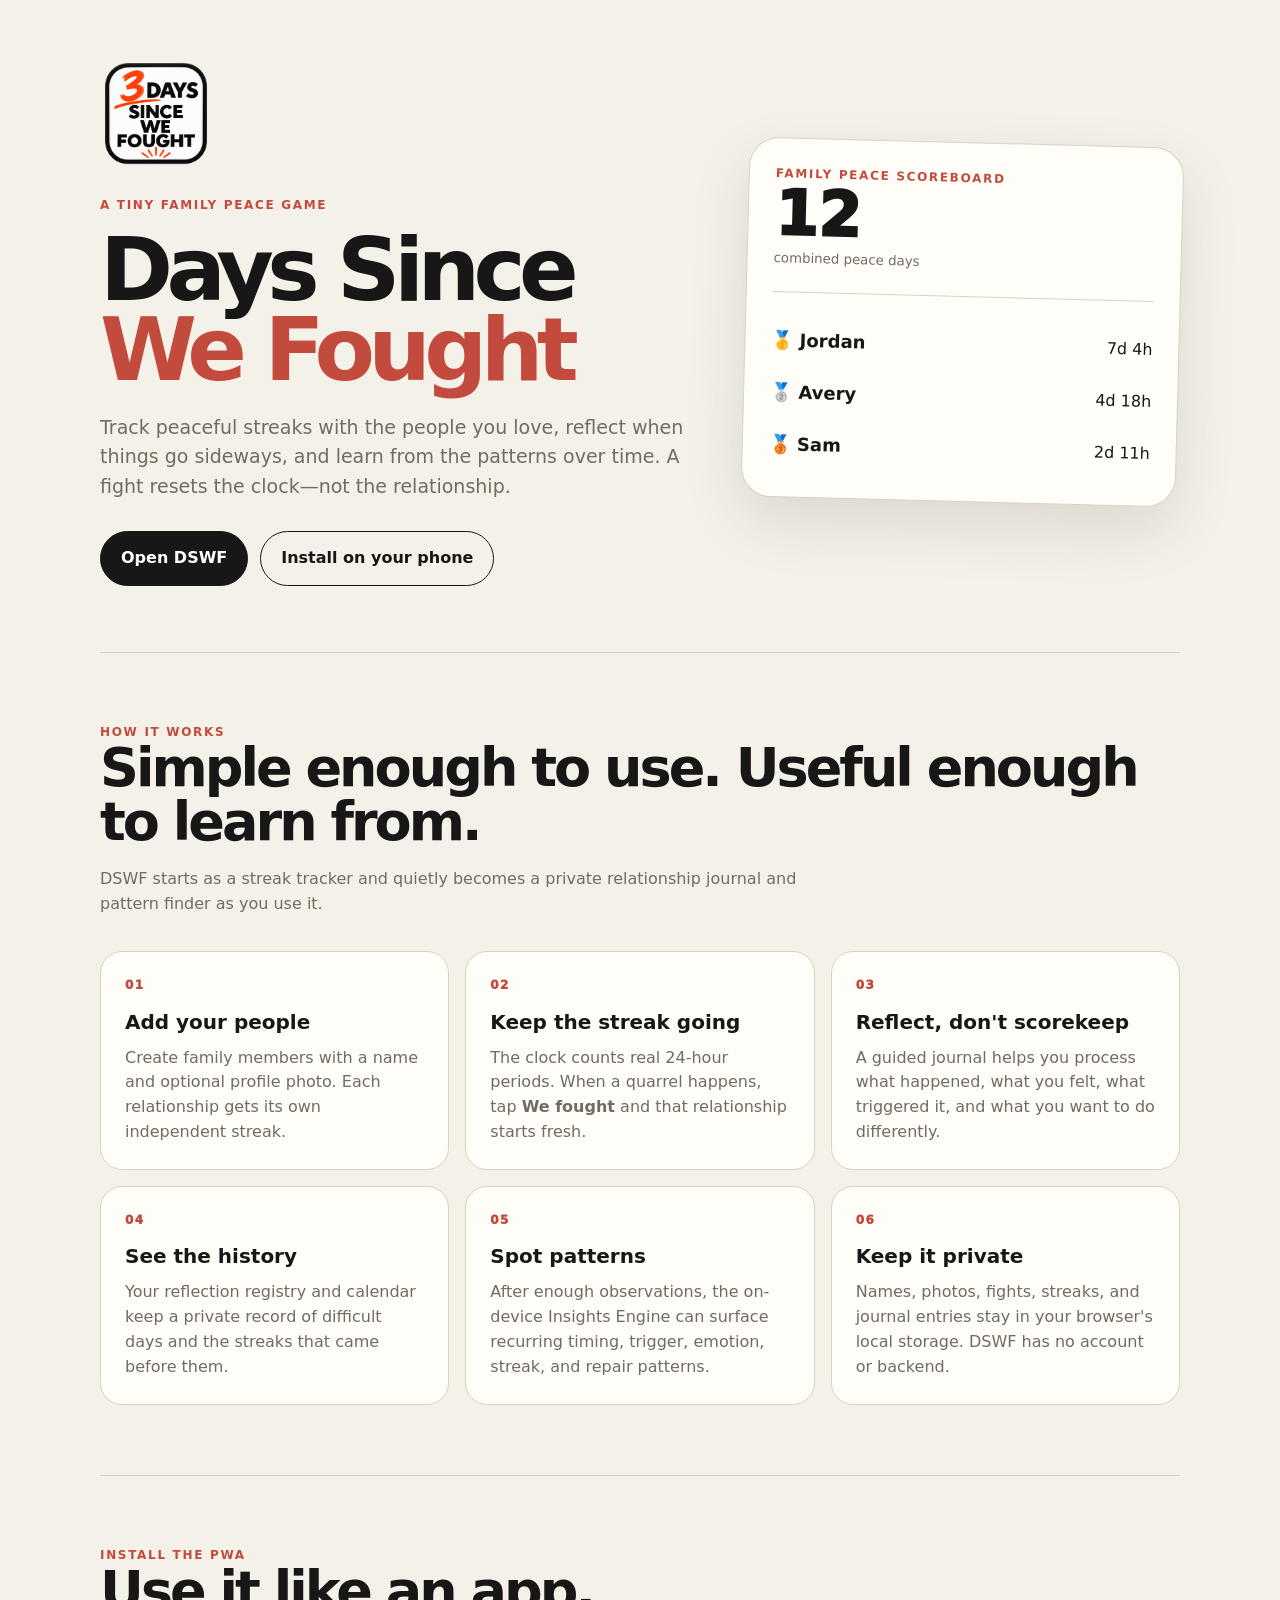
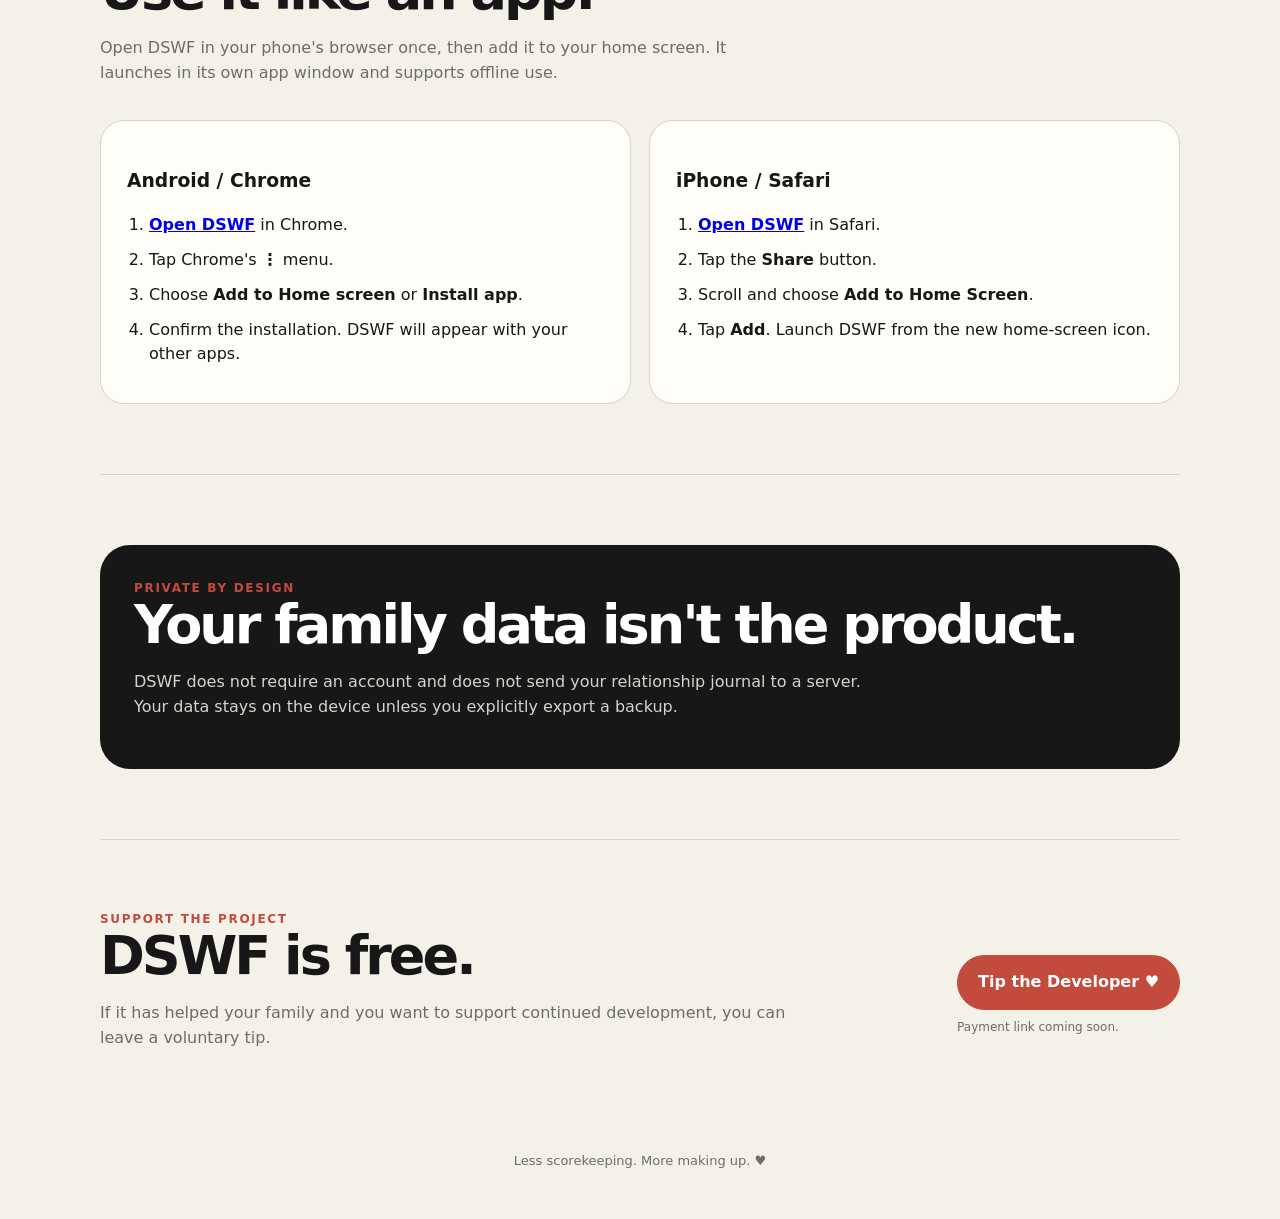
==== commit db975700: "Simplify landing page and anonymize sample names" ====
--- a/index.html
+++ b/index.html
@@ -9,14 +9,13 @@
 <link rel="apple-touch-icon" href="icons/DSWF.png" />
 <title>Days Since We Fought</title>
 <style>
-:root{--ink:#171717;--paper:#f4f1e9;--card:#fffdf7;--muted:#716c63;--red:#c34b3d;--line:#d9d2c5}*{box-sizing:border-box}html{scroll-behavior:smooth}body{margin:0;background:var(--paper);color:var(--ink);font-family:Inter,ui-sans-serif,system-ui,-apple-system,BlinkMacSystemFont,"Segoe UI",sans-serif;line-height:1.55}.wrap{width:min(1080px,calc(100% - 36px));margin:auto}.nav{display:flex;align-items:center;justify-content:space-between;padding:22px 0}.brand{display:flex;align-items:center;gap:10px;font-weight:950;letter-spacing:-.04em}.brand img{width:52px;height:52px;object-fit:contain}.nav a,.button{text-decoration:none;color:inherit}.hero{padding:58px 0 66px;display:grid;grid-template-columns:1.15fr .85fr;gap:56px;align-items:center}.hero-logo{width:112px;height:112px;object-fit:contain;margin-bottom:18px}.eyebrow{font-size:12px;font-weight:900;letter-spacing:.14em;text-transform:uppercase;color:var(--red)}h1{font-size:clamp(50px,8vw,88px);line-height:.9;letter-spacing:-.075em;margin:16px 0 24px}h1 span{color:var(--red)}.lede{font-size:19px;color:var(--muted);max-width:660px}.actions{display:flex;gap:12px;flex-wrap:wrap;margin-top:30px}.button{display:inline-flex;align-items:center;justify-content:center;padding:14px 20px;border-radius:999px;font-weight:850;border:1px solid var(--ink)}.primary{background:var(--ink);color:white}.secondary{background:transparent}.mock{background:var(--card);border:1px solid var(--line);border-radius:30px;padding:26px;box-shadow:0 24px 60px rgba(50,40,28,.12);transform:rotate(1.5deg)}.mock .score{font-size:62px;font-weight:950;line-height:1}.mock small{color:var(--muted)}.rule{height:1px;background:var(--line);margin:22px 0}.person{display:flex;align-items:center;justify-content:space-between;padding:12px 0}.person b{font-size:18px}.person span{font-variant-numeric:tabular-nums}.section{padding:70px 0;border-top:1px solid var(--line)}h2{font-size:clamp(34px,5vw,54px);letter-spacing:-.055em;line-height:1;margin:0 0 18px}.section-intro{color:var(--muted);max-width:700px;margin-bottom:34px}.grid{display:grid;grid-template-columns:repeat(3,1fr);gap:16px}.card{background:var(--card);border:1px solid var(--line);border-radius:22px;padding:24px}.card .num{font-size:12px;font-weight:950;color:var(--red);letter-spacing:.12em}.card h3{font-size:20px;margin:12px 0 8px}.card p{margin:0;color:var(--muted)}.install{display:grid;grid-template-columns:1fr 1fr;gap:18px}.steps{background:var(--card);border:1px solid var(--line);border-radius:24px;padding:26px}.steps ol{padding-left:22px;margin-bottom:0}.steps li{margin:10px 0}.privacy{background:var(--ink);color:white;border-radius:30px;padding:34px}.privacy p{color:#d8d3ca;max-width:750px}.support{display:flex;align-items:center;justify-content:space-between;gap:30px}.tip{background:var(--red);color:white;border-color:var(--red)}.tip-note{font-size:12px;color:var(--muted);margin-top:8px}.footer{padding:30px 0 48px;color:var(--muted);font-size:13px;text-align:center}@media(max-width:760px){.hero{grid-template-columns:1fr;padding-top:38px}.mock{transform:none}.grid,.install{grid-template-columns:1fr}.support{display:block}.support .actions{margin-top:20px}.hero-logo{width:92px;height:92px}.brand img{width:44px;height:44px}}
+:root{--ink:#171717;--paper:#f4f1e9;--card:#fffdf7;--muted:#716c63;--red:#c34b3d;--line:#d9d2c5}*{box-sizing:border-box}html{scroll-behavior:smooth}body{margin:0;background:var(--paper);color:var(--ink);font-family:Inter,ui-sans-serif,system-ui,-apple-system,BlinkMacSystemFont,"Segoe UI",sans-serif;line-height:1.55}.wrap{width:min(1080px,calc(100% - 36px));margin:auto}.button{text-decoration:none;color:inherit}.hero{padding:58px 0 66px;display:grid;grid-template-columns:1.15fr .85fr;gap:56px;align-items:center}.hero-logo{width:112px;height:112px;object-fit:contain;margin-bottom:18px}.eyebrow{font-size:12px;font-weight:900;letter-spacing:.14em;text-transform:uppercase;color:var(--red)}h1{font-size:clamp(50px,8vw,88px);line-height:.9;letter-spacing:-.075em;margin:16px 0 24px}h1 span{color:var(--red)}.lede{font-size:19px;color:var(--muted);max-width:660px}.actions{display:flex;gap:12px;flex-wrap:wrap;margin-top:30px}.button{display:inline-flex;align-items:center;justify-content:center;padding:14px 20px;border-radius:999px;font-weight:850;border:1px solid var(--ink)}.primary{background:var(--ink);color:white}.secondary{background:transparent}.mock{background:var(--card);border:1px solid var(--line);border-radius:30px;padding:26px;box-shadow:0 24px 60px rgba(50,40,28,.12);transform:rotate(1.5deg)}.mock .score{font-size:62px;font-weight:950;line-height:1}.mock small{color:var(--muted)}.rule{height:1px;background:var(--line);margin:22px 0}.person{display:flex;align-items:center;justify-content:space-between;padding:12px 0}.person b{font-size:18px}.person span{font-variant-numeric:tabular-nums}.section{padding:70px 0;border-top:1px solid var(--line)}h2{font-size:clamp(34px,5vw,54px);letter-spacing:-.055em;line-height:1;margin:0 0 18px}.section-intro{color:var(--muted);max-width:700px;margin-bottom:34px}.grid{display:grid;grid-template-columns:repeat(3,1fr);gap:16px}.card{background:var(--card);border:1px solid var(--line);border-radius:22px;padding:24px}.card .num{font-size:12px;font-weight:950;color:var(--red);letter-spacing:.12em}.card h3{font-size:20px;margin:12px 0 8px}.card p{margin:0;color:var(--muted)}.install{display:grid;grid-template-columns:1fr 1fr;gap:18px}.steps{background:var(--card);border:1px solid var(--line);border-radius:24px;padding:26px}.steps ol{padding-left:22px;margin-bottom:0}.steps li{margin:10px 0}.privacy{background:var(--ink);color:white;border-radius:30px;padding:34px}.privacy p{color:#d8d3ca;max-width:750px}.support{display:flex;align-items:center;justify-content:space-between;gap:30px}.tip{background:var(--red);color:white;border-color:var(--red)}.tip-note{font-size:12px;color:var(--muted);margin-top:8px}.footer{padding:30px 0 48px;color:var(--muted);font-size:13px;text-align:center}@media(max-width:760px){.hero{grid-template-columns:1fr;padding-top:38px}.mock{transform:none}.grid,.install{grid-template-columns:1fr}.support{display:block}.support .actions{margin-top:20px}.hero-logo{width:92px;height:92px}}
 </style>
 </head>
 <body>
 <div class="wrap">
-<nav class="nav"><div class="brand"><img src="icons/DSWF.png" alt="Days Since We Fought logo"><span>DSWF</span></div><a href="./app/">Open app →</a></nav>
 <main>
-<section class="hero"><div><img class="hero-logo" src="icons/DSWF.png" alt="Days Since We Fought"><div class="eyebrow">A tiny family peace game</div><h1>Days Since<br><span>We Fought</span></h1><p class="lede">Track peaceful streaks with the people you love, reflect when things go sideways, and learn from the patterns over time. A fight resets the clock—not the relationship.</p><div class="actions"><a class="button primary" href="./app/">Open DSWF</a><a class="button secondary" href="#install">Install on your phone</a></div></div><div class="mock"><div class="eyebrow">Family peace scoreboard</div><div class="score">12</div><small>combined peace days</small><div class="rule"></div><div class="person"><b>🥇 Melissa</b><span>7d 4h</span></div><div class="person"><b>🥈 Lucas</b><span>4d 18h</span></div><div class="person"><b>🥉 Caleb</b><span>2d 11h</span></div></div></section>
+<section class="hero"><div><img class="hero-logo" src="icons/DSWF.png" alt="Days Since We Fought"><div class="eyebrow">A tiny family peace game</div><h1>Days Since<br><span>We Fought</span></h1><p class="lede">Track peaceful streaks with the people you love, reflect when things go sideways, and learn from the patterns over time. A fight resets the clock—not the relationship.</p><div class="actions"><a class="button primary" href="./app/">Open DSWF</a><a class="button secondary" href="#install">Install on your phone</a></div></div><div class="mock"><div class="eyebrow">Family peace scoreboard</div><div class="score">12</div><small>combined peace days</small><div class="rule"></div><div class="person"><b>🥇 Jordan</b><span>7d 4h</span></div><div class="person"><b>🥈 Avery</b><span>4d 18h</span></div><div class="person"><b>🥉 Sam</b><span>2d 11h</span></div></div></section>
 <section class="section"><div class="eyebrow">How it works</div><h2>Simple enough to use. Useful enough to learn from.</h2><p class="section-intro">DSWF starts as a streak tracker and quietly becomes a private relationship journal and pattern finder as you use it.</p><div class="grid"><div class="card"><div class="num">01</div><h3>Add your people</h3><p>Create family members with a name and optional profile photo. Each relationship gets its own independent streak.</p></div><div class="card"><div class="num">02</div><h3>Keep the streak going</h3><p>The clock counts real 24-hour periods. When a quarrel happens, tap <strong>We fought</strong> and that relationship starts fresh.</p></div><div class="card"><div class="num">03</div><h3>Reflect, don't scorekeep</h3><p>A guided journal helps you process what happened, what you felt, what triggered it, and what you want to do differently.</p></div><div class="card"><div class="num">04</div><h3>See the history</h3><p>Your reflection registry and calendar keep a private record of difficult days and the streaks that came before them.</p></div><div class="card"><div class="num">05</div><h3>Spot patterns</h3><p>After enough observations, the on-device Insights Engine can surface recurring timing, trigger, emotion, streak, and repair patterns.</p></div><div class="card"><div class="num">06</div><h3>Keep it private</h3><p>Names, photos, fights, streaks, and journal entries stay in your browser's local storage. DSWF has no account or backend.</p></div></div></section>
 <section class="section" id="install"><div class="eyebrow">Install the PWA</div><h2>Use it like an app.</h2><p class="section-intro">Open DSWF in your phone's browser once, then add it to your home screen. It launches in its own app window and supports offline use.</p><div class="install"><div class="steps"><h3>Android / Chrome</h3><ol><li><a href="./app/"><strong>Open DSWF</strong></a> in Chrome.</li><li>Tap Chrome's <strong>⋮</strong> menu.</li><li>Choose <strong>Add to Home screen</strong> or <strong>Install app</strong>.</li><li>Confirm the installation. DSWF will appear with your other apps.</li></ol></div><div class="steps"><h3>iPhone / Safari</h3><ol><li><a href="./app/"><strong>Open DSWF</strong></a> in Safari.</li><li>Tap the <strong>Share</strong> button.</li><li>Scroll and choose <strong>Add to Home Screen</strong>.</li><li>Tap <strong>Add</strong>. Launch DSWF from the new home-screen icon.</li></ol></div></div></section>
 <section class="section"><div class="privacy"><div class="eyebrow">Private by design</div><h2>Your family data isn't the product.</h2><p>DSWF does not require an account and does not send your relationship journal to a server. Your data stays on the device unless you explicitly export a backup.</p></div></section>
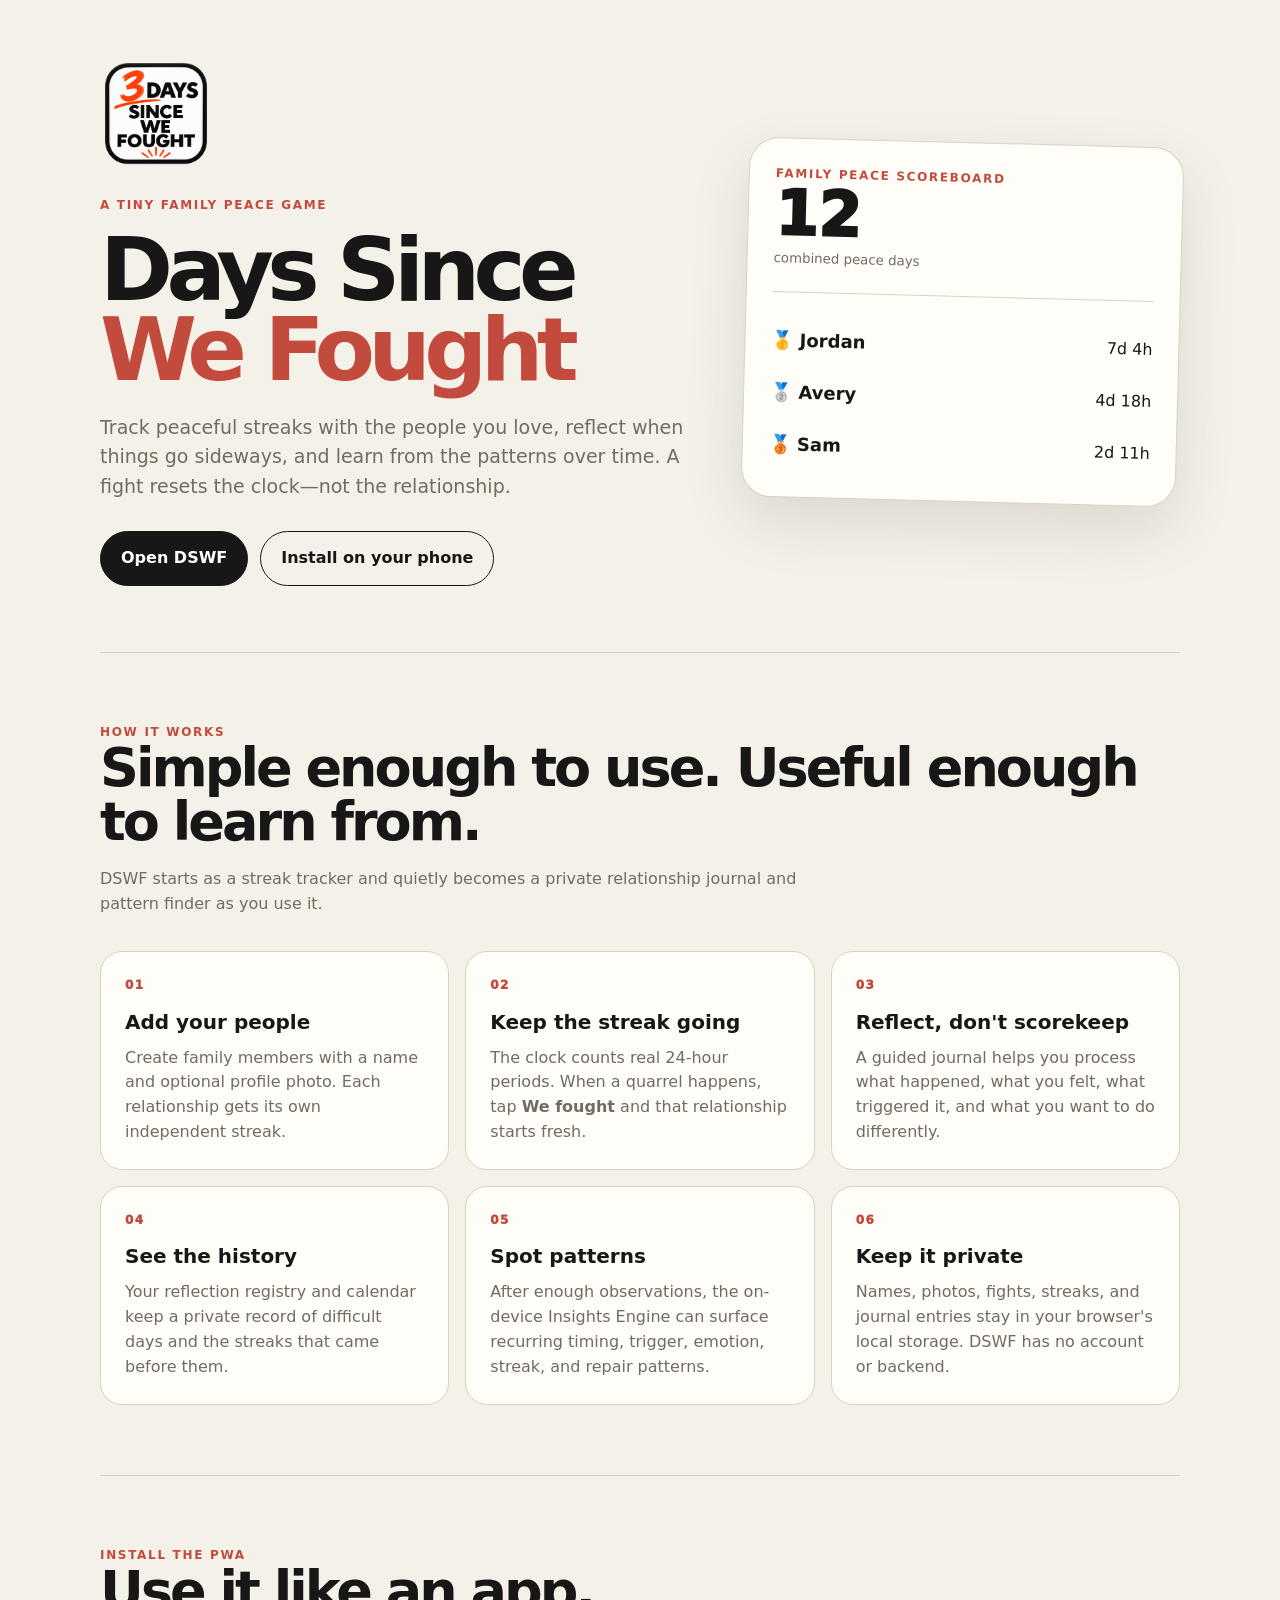
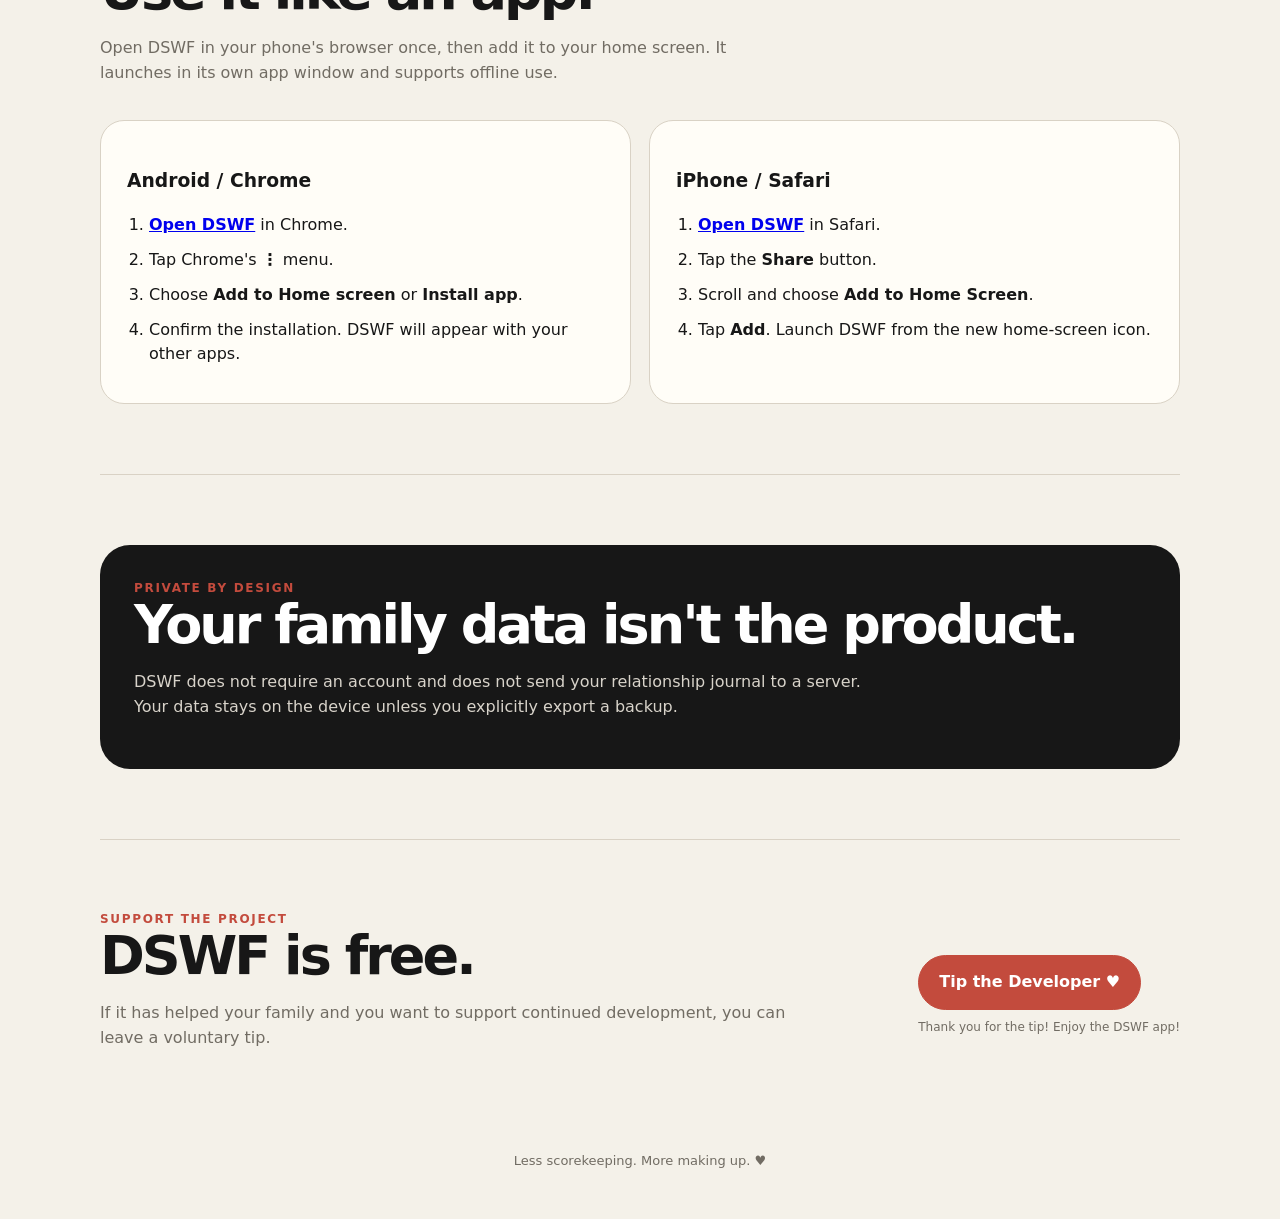
==== commit 9144d9df: "Add developer tip payment link" ====
--- a/index.html
+++ b/index.html
@@ -19,7 +19,7 @@
 <section class="section"><div class="eyebrow">How it works</div><h2>Simple enough to use. Useful enough to learn from.</h2><p class="section-intro">DSWF starts as a streak tracker and quietly becomes a private relationship journal and pattern finder as you use it.</p><div class="grid"><div class="card"><div class="num">01</div><h3>Add your people</h3><p>Create family members with a name and optional profile photo. Each relationship gets its own independent streak.</p></div><div class="card"><div class="num">02</div><h3>Keep the streak going</h3><p>The clock counts real 24-hour periods. When a quarrel happens, tap <strong>We fought</strong> and that relationship starts fresh.</p></div><div class="card"><div class="num">03</div><h3>Reflect, don't scorekeep</h3><p>A guided journal helps you process what happened, what you felt, what triggered it, and what you want to do differently.</p></div><div class="card"><div class="num">04</div><h3>See the history</h3><p>Your reflection registry and calendar keep a private record of difficult days and the streaks that came before them.</p></div><div class="card"><div class="num">05</div><h3>Spot patterns</h3><p>After enough observations, the on-device Insights Engine can surface recurring timing, trigger, emotion, streak, and repair patterns.</p></div><div class="card"><div class="num">06</div><h3>Keep it private</h3><p>Names, photos, fights, streaks, and journal entries stay in your browser's local storage. DSWF has no account or backend.</p></div></div></section>
 <section class="section" id="install"><div class="eyebrow">Install the PWA</div><h2>Use it like an app.</h2><p class="section-intro">Open DSWF in your phone's browser once, then add it to your home screen. It launches in its own app window and supports offline use.</p><div class="install"><div class="steps"><h3>Android / Chrome</h3><ol><li><a href="./app/"><strong>Open DSWF</strong></a> in Chrome.</li><li>Tap Chrome's <strong>⋮</strong> menu.</li><li>Choose <strong>Add to Home screen</strong> or <strong>Install app</strong>.</li><li>Confirm the installation. DSWF will appear with your other apps.</li></ol></div><div class="steps"><h3>iPhone / Safari</h3><ol><li><a href="./app/"><strong>Open DSWF</strong></a> in Safari.</li><li>Tap the <strong>Share</strong> button.</li><li>Scroll and choose <strong>Add to Home Screen</strong>.</li><li>Tap <strong>Add</strong>. Launch DSWF from the new home-screen icon.</li></ol></div></div></section>
 <section class="section"><div class="privacy"><div class="eyebrow">Private by design</div><h2>Your family data isn't the product.</h2><p>DSWF does not require an account and does not send your relationship journal to a server. Your data stays on the device unless you explicitly export a backup.</p></div></section>
-<section class="section support"><div><div class="eyebrow">Support the project</div><h2>DSWF is free.</h2><p class="section-intro" style="margin:0">If it has helped your family and you want to support continued development, you can leave a voluntary tip.</p></div><div><div class="actions"><a class="button tip" href="#" id="tipDeveloper">Tip the Developer ♥</a></div><div class="tip-note">Payment link coming soon.</div></div></section>
+<section class="section support"><div><div class="eyebrow">Support the project</div><h2>DSWF is free.</h2><p class="section-intro" style="margin:0">If it has helped your family and you want to support continued development, you can leave a voluntary tip.</p></div><div><div class="actions"><a class="button tip" href="https://py.pl/BhGBj22knfRUar1EXnshFA" id="tipDeveloper" target="_blank" rel="noopener noreferrer">Tip the Developer ♥</a></div><div class="tip-note">Thank you for the tip! Enjoy the DSWF app!</div></div></section>
 </main><footer class="footer">Less scorekeeping. More making up. ♥</footer></div>
 <script>if((window.matchMedia&&window.matchMedia('(display-mode: standalone)').matches)||window.navigator.standalone===true){window.location.replace('./app/');}</script>
 </body></html>
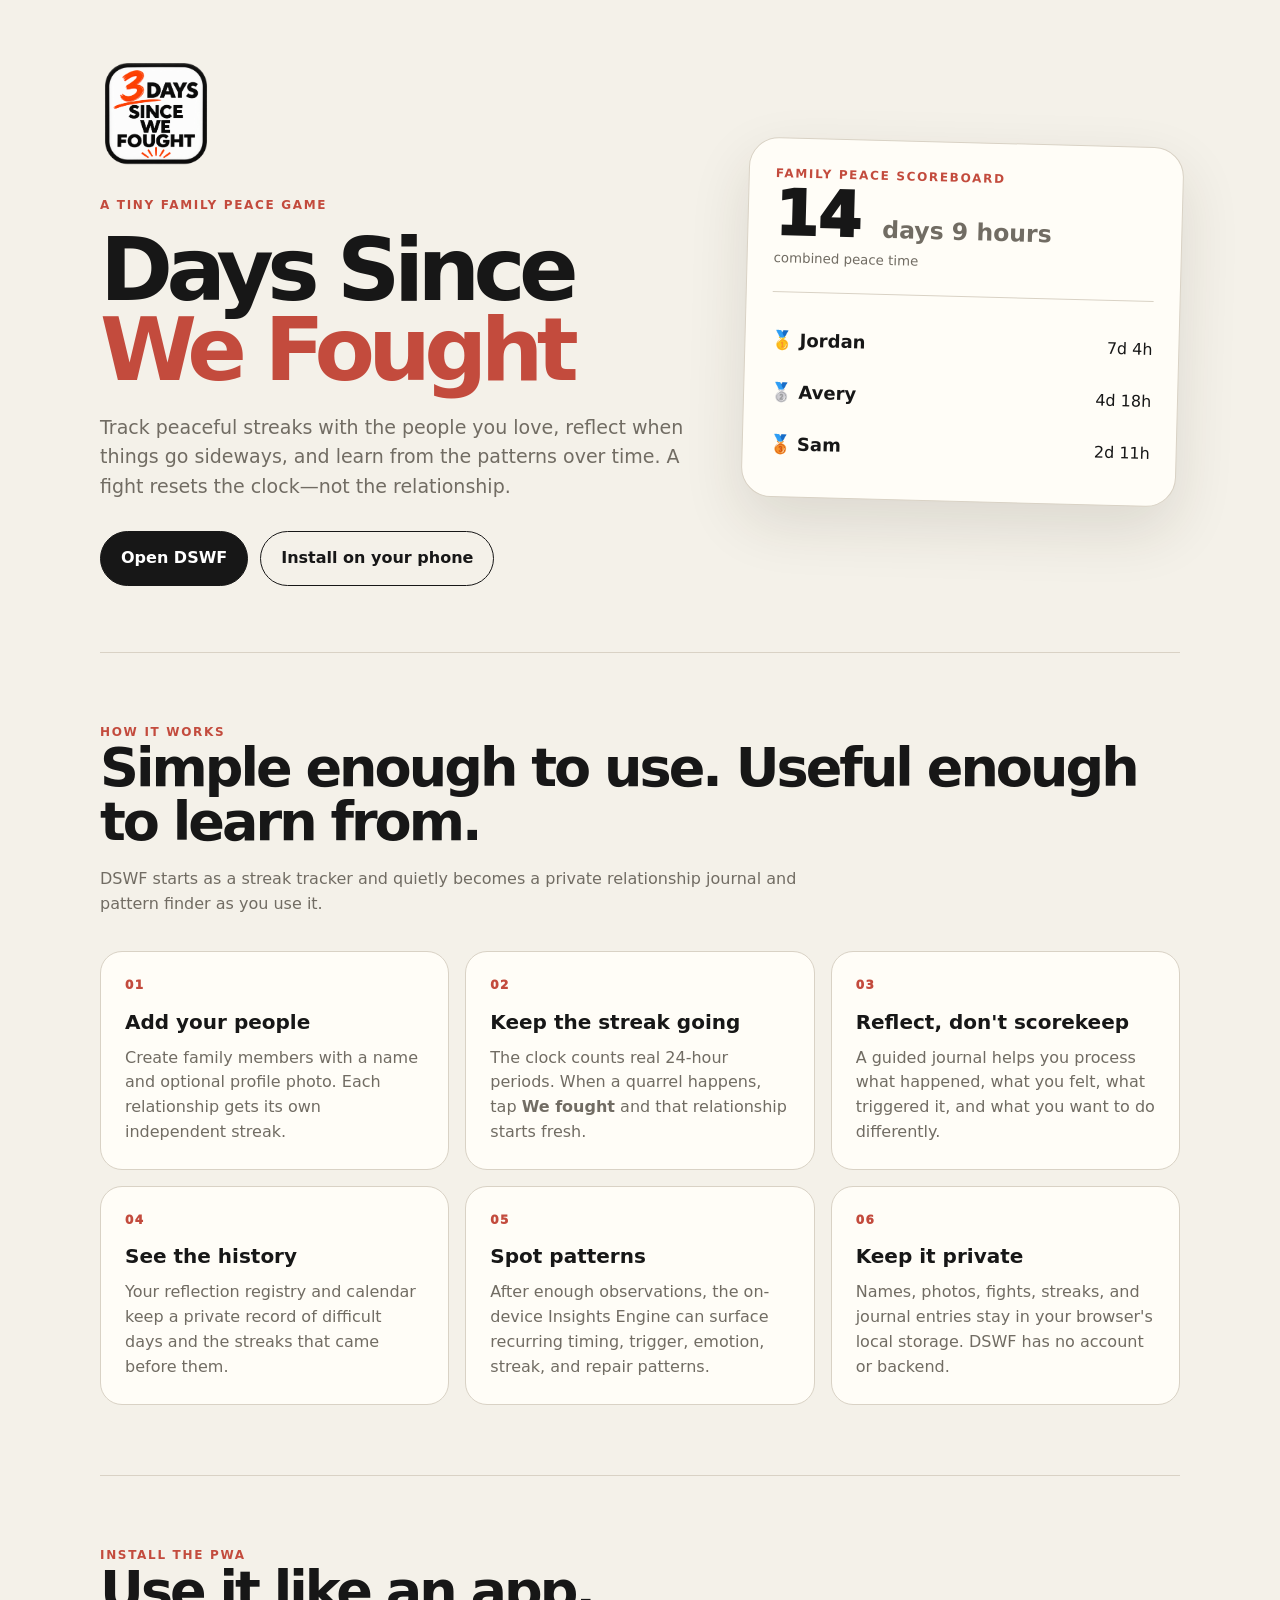
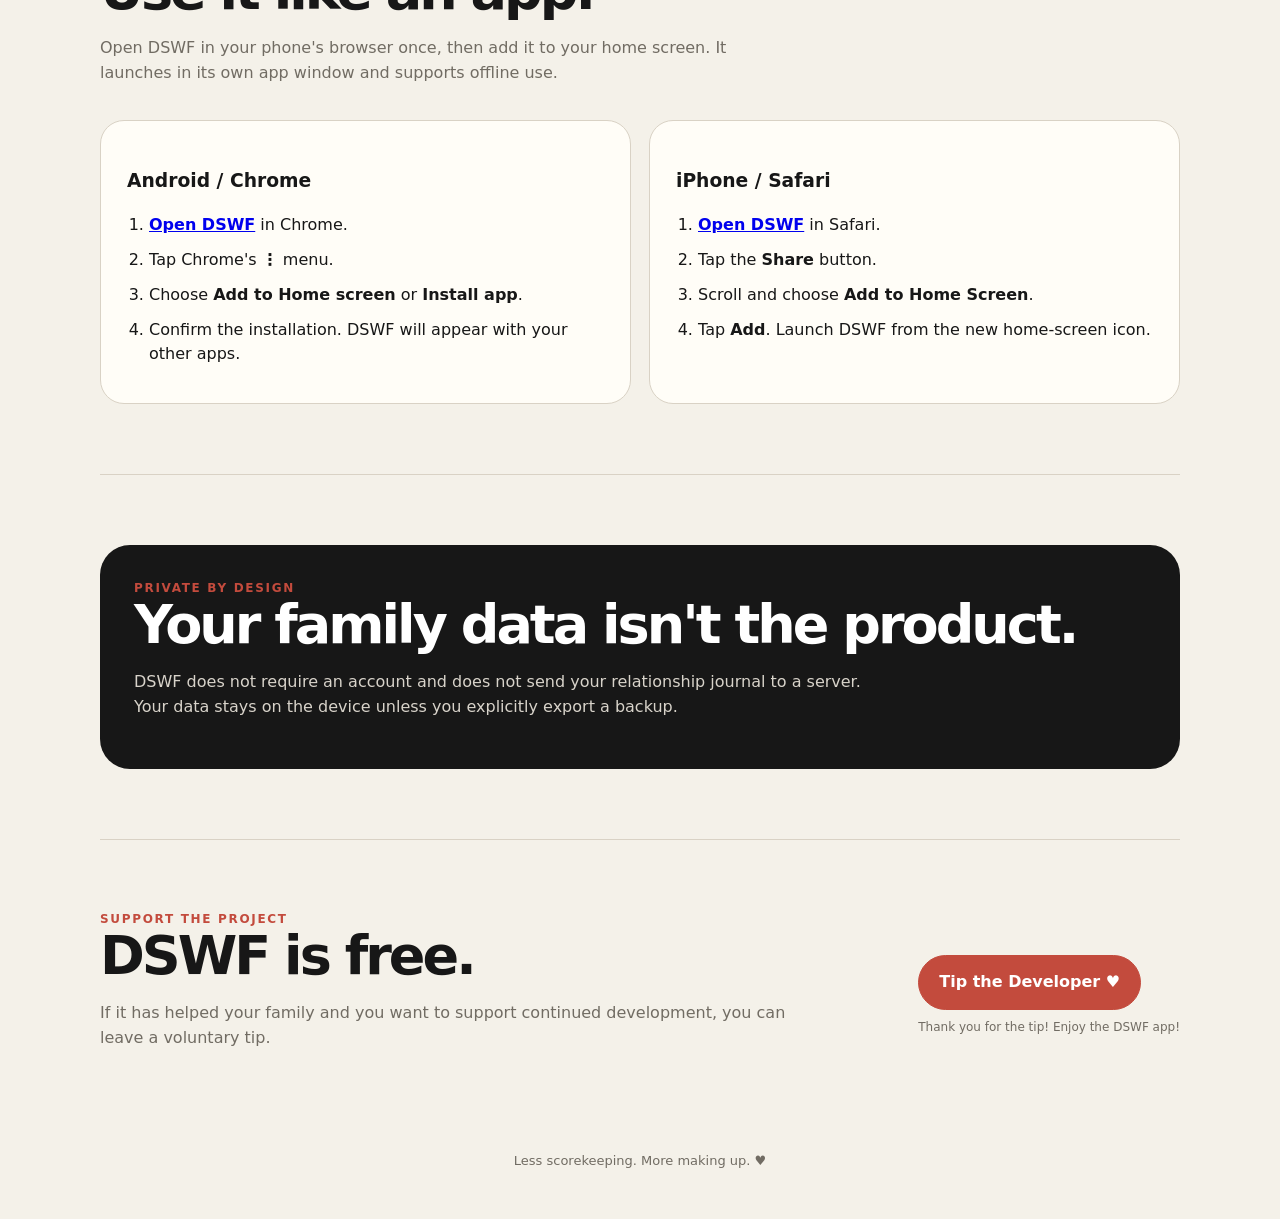
==== commit e110e926: "Correct landing page combined peace time" ====
--- a/index.html
+++ b/index.html
@@ -9,13 +9,13 @@
 <link rel="apple-touch-icon" href="icons/DSWF.png" />
 <title>Days Since We Fought</title>
 <style>
-:root{--ink:#171717;--paper:#f4f1e9;--card:#fffdf7;--muted:#716c63;--red:#c34b3d;--line:#d9d2c5}*{box-sizing:border-box}html{scroll-behavior:smooth}body{margin:0;background:var(--paper);color:var(--ink);font-family:Inter,ui-sans-serif,system-ui,-apple-system,BlinkMacSystemFont,"Segoe UI",sans-serif;line-height:1.55}.wrap{width:min(1080px,calc(100% - 36px));margin:auto}.button{text-decoration:none;color:inherit}.hero{padding:58px 0 66px;display:grid;grid-template-columns:1.15fr .85fr;gap:56px;align-items:center}.hero-logo{width:112px;height:112px;object-fit:contain;margin-bottom:18px}.eyebrow{font-size:12px;font-weight:900;letter-spacing:.14em;text-transform:uppercase;color:var(--red)}h1{font-size:clamp(50px,8vw,88px);line-height:.9;letter-spacing:-.075em;margin:16px 0 24px}h1 span{color:var(--red)}.lede{font-size:19px;color:var(--muted);max-width:660px}.actions{display:flex;gap:12px;flex-wrap:wrap;margin-top:30px}.button{display:inline-flex;align-items:center;justify-content:center;padding:14px 20px;border-radius:999px;font-weight:850;border:1px solid var(--ink)}.primary{background:var(--ink);color:white}.secondary{background:transparent}.mock{background:var(--card);border:1px solid var(--line);border-radius:30px;padding:26px;box-shadow:0 24px 60px rgba(50,40,28,.12);transform:rotate(1.5deg)}.mock .score{font-size:62px;font-weight:950;line-height:1}.mock small{color:var(--muted)}.rule{height:1px;background:var(--line);margin:22px 0}.person{display:flex;align-items:center;justify-content:space-between;padding:12px 0}.person b{font-size:18px}.person span{font-variant-numeric:tabular-nums}.section{padding:70px 0;border-top:1px solid var(--line)}h2{font-size:clamp(34px,5vw,54px);letter-spacing:-.055em;line-height:1;margin:0 0 18px}.section-intro{color:var(--muted);max-width:700px;margin-bottom:34px}.grid{display:grid;grid-template-columns:repeat(3,1fr);gap:16px}.card{background:var(--card);border:1px solid var(--line);border-radius:22px;padding:24px}.card .num{font-size:12px;font-weight:950;color:var(--red);letter-spacing:.12em}.card h3{font-size:20px;margin:12px 0 8px}.card p{margin:0;color:var(--muted)}.install{display:grid;grid-template-columns:1fr 1fr;gap:18px}.steps{background:var(--card);border:1px solid var(--line);border-radius:24px;padding:26px}.steps ol{padding-left:22px;margin-bottom:0}.steps li{margin:10px 0}.privacy{background:var(--ink);color:white;border-radius:30px;padding:34px}.privacy p{color:#d8d3ca;max-width:750px}.support{display:flex;align-items:center;justify-content:space-between;gap:30px}.tip{background:var(--red);color:white;border-color:var(--red)}.tip-note{font-size:12px;color:var(--muted);margin-top:8px}.footer{padding:30px 0 48px;color:var(--muted);font-size:13px;text-align:center}@media(max-width:760px){.hero{grid-template-columns:1fr;padding-top:38px}.mock{transform:none}.grid,.install{grid-template-columns:1fr}.support{display:block}.support .actions{margin-top:20px}.hero-logo{width:92px;height:92px}}
+:root{--ink:#171717;--paper:#f4f1e9;--card:#fffdf7;--muted:#716c63;--red:#c34b3d;--line:#d9d2c5}*{box-sizing:border-box}html{scroll-behavior:smooth}body{margin:0;background:var(--paper);color:var(--ink);font-family:Inter,ui-sans-serif,system-ui,-apple-system,BlinkMacSystemFont,"Segoe UI",sans-serif;line-height:1.55}.wrap{width:min(1080px,calc(100% - 36px));margin:auto}.button{text-decoration:none;color:inherit}.hero{padding:58px 0 66px;display:grid;grid-template-columns:1.15fr .85fr;gap:56px;align-items:center}.hero-logo{width:112px;height:112px;object-fit:contain;margin-bottom:18px}.eyebrow{font-size:12px;font-weight:900;letter-spacing:.14em;text-transform:uppercase;color:var(--red)}h1{font-size:clamp(50px,8vw,88px);line-height:.9;letter-spacing:-.075em;margin:16px 0 24px}h1 span{color:var(--red)}.lede{font-size:19px;color:var(--muted);max-width:660px}.actions{display:flex;gap:12px;flex-wrap:wrap;margin-top:30px}.button{display:inline-flex;align-items:center;justify-content:center;padding:14px 20px;border-radius:999px;font-weight:850;border:1px solid var(--ink)}.primary{background:var(--ink);color:white}.secondary{background:transparent}.mock{background:var(--card);border:1px solid var(--line);border-radius:30px;padding:26px;box-shadow:0 24px 60px rgba(50,40,28,.12);transform:rotate(1.5deg)}.mock .score{font-size:62px;font-weight:950;line-height:1}.mock .score small{font-size:.38em;font-weight:850}.mock small{color:var(--muted)}.rule{height:1px;background:var(--line);margin:22px 0}.person{display:flex;align-items:center;justify-content:space-between;padding:12px 0}.person b{font-size:18px}.person span{font-variant-numeric:tabular-nums}.section{padding:70px 0;border-top:1px solid var(--line)}h2{font-size:clamp(34px,5vw,54px);letter-spacing:-.055em;line-height:1;margin:0 0 18px}.section-intro{color:var(--muted);max-width:700px;margin-bottom:34px}.grid{display:grid;grid-template-columns:repeat(3,1fr);gap:16px}.card{background:var(--card);border:1px solid var(--line);border-radius:22px;padding:24px}.card .num{font-size:12px;font-weight:950;color:var(--red);letter-spacing:.12em}.card h3{font-size:20px;margin:12px 0 8px}.card p{margin:0;color:var(--muted)}.install{display:grid;grid-template-columns:1fr 1fr;gap:18px}.steps{background:var(--card);border:1px solid var(--line);border-radius:24px;padding:26px}.steps ol{padding-left:22px;margin-bottom:0}.steps li{margin:10px 0}.privacy{background:var(--ink);color:white;border-radius:30px;padding:34px}.privacy p{color:#d8d3ca;max-width:750px}.support{display:flex;align-items:center;justify-content:space-between;gap:30px}.tip{background:var(--red);color:white;border-color:var(--red)}.tip-note{font-size:12px;color:var(--muted);margin-top:8px}.footer{padding:30px 0 48px;color:var(--muted);font-size:13px;text-align:center}@media(max-width:760px){.hero{grid-template-columns:1fr;padding-top:38px}.mock{transform:none}.grid,.install{grid-template-columns:1fr}.support{display:block}.support .actions{margin-top:20px}.hero-logo{width:92px;height:92px}}
 </style>
 </head>
 <body>
 <div class="wrap">
 <main>
-<section class="hero"><div><img class="hero-logo" src="icons/DSWF.png" alt="Days Since We Fought"><div class="eyebrow">A tiny family peace game</div><h1>Days Since<br><span>We Fought</span></h1><p class="lede">Track peaceful streaks with the people you love, reflect when things go sideways, and learn from the patterns over time. A fight resets the clock—not the relationship.</p><div class="actions"><a class="button primary" href="./app/">Open DSWF</a><a class="button secondary" href="#install">Install on your phone</a></div></div><div class="mock"><div class="eyebrow">Family peace scoreboard</div><div class="score">12</div><small>combined peace days</small><div class="rule"></div><div class="person"><b>🥇 Jordan</b><span>7d 4h</span></div><div class="person"><b>🥈 Avery</b><span>4d 18h</span></div><div class="person"><b>🥉 Sam</b><span>2d 11h</span></div></div></section>
+<section class="hero"><div><img class="hero-logo" src="icons/DSWF.png" alt="Days Since We Fought"><div class="eyebrow">A tiny family peace game</div><h1>Days Since<br><span>We Fought</span></h1><p class="lede">Track peaceful streaks with the people you love, reflect when things go sideways, and learn from the patterns over time. A fight resets the clock—not the relationship.</p><div class="actions"><a class="button primary" href="./app/">Open DSWF</a><a class="button secondary" href="#install">Install on your phone</a></div></div><div class="mock"><div class="eyebrow">Family peace scoreboard</div><div class="score">14 <small>days 9 hours</small></div><small>combined peace time</small><div class="rule"></div><div class="person"><b>🥇 Jordan</b><span>7d 4h</span></div><div class="person"><b>🥈 Avery</b><span>4d 18h</span></div><div class="person"><b>🥉 Sam</b><span>2d 11h</span></div></div></section>
 <section class="section"><div class="eyebrow">How it works</div><h2>Simple enough to use. Useful enough to learn from.</h2><p class="section-intro">DSWF starts as a streak tracker and quietly becomes a private relationship journal and pattern finder as you use it.</p><div class="grid"><div class="card"><div class="num">01</div><h3>Add your people</h3><p>Create family members with a name and optional profile photo. Each relationship gets its own independent streak.</p></div><div class="card"><div class="num">02</div><h3>Keep the streak going</h3><p>The clock counts real 24-hour periods. When a quarrel happens, tap <strong>We fought</strong> and that relationship starts fresh.</p></div><div class="card"><div class="num">03</div><h3>Reflect, don't scorekeep</h3><p>A guided journal helps you process what happened, what you felt, what triggered it, and what you want to do differently.</p></div><div class="card"><div class="num">04</div><h3>See the history</h3><p>Your reflection registry and calendar keep a private record of difficult days and the streaks that came before them.</p></div><div class="card"><div class="num">05</div><h3>Spot patterns</h3><p>After enough observations, the on-device Insights Engine can surface recurring timing, trigger, emotion, streak, and repair patterns.</p></div><div class="card"><div class="num">06</div><h3>Keep it private</h3><p>Names, photos, fights, streaks, and journal entries stay in your browser's local storage. DSWF has no account or backend.</p></div></div></section>
 <section class="section" id="install"><div class="eyebrow">Install the PWA</div><h2>Use it like an app.</h2><p class="section-intro">Open DSWF in your phone's browser once, then add it to your home screen. It launches in its own app window and supports offline use.</p><div class="install"><div class="steps"><h3>Android / Chrome</h3><ol><li><a href="./app/"><strong>Open DSWF</strong></a> in Chrome.</li><li>Tap Chrome's <strong>⋮</strong> menu.</li><li>Choose <strong>Add to Home screen</strong> or <strong>Install app</strong>.</li><li>Confirm the installation. DSWF will appear with your other apps.</li></ol></div><div class="steps"><h3>iPhone / Safari</h3><ol><li><a href="./app/"><strong>Open DSWF</strong></a> in Safari.</li><li>Tap the <strong>Share</strong> button.</li><li>Scroll and choose <strong>Add to Home Screen</strong>.</li><li>Tap <strong>Add</strong>. Launch DSWF from the new home-screen icon.</li></ol></div></div></section>
 <section class="section"><div class="privacy"><div class="eyebrow">Private by design</div><h2>Your family data isn't the product.</h2><p>DSWF does not require an account and does not send your relationship journal to a server. Your data stays on the device unless you explicitly export a backup.</p></div></section>
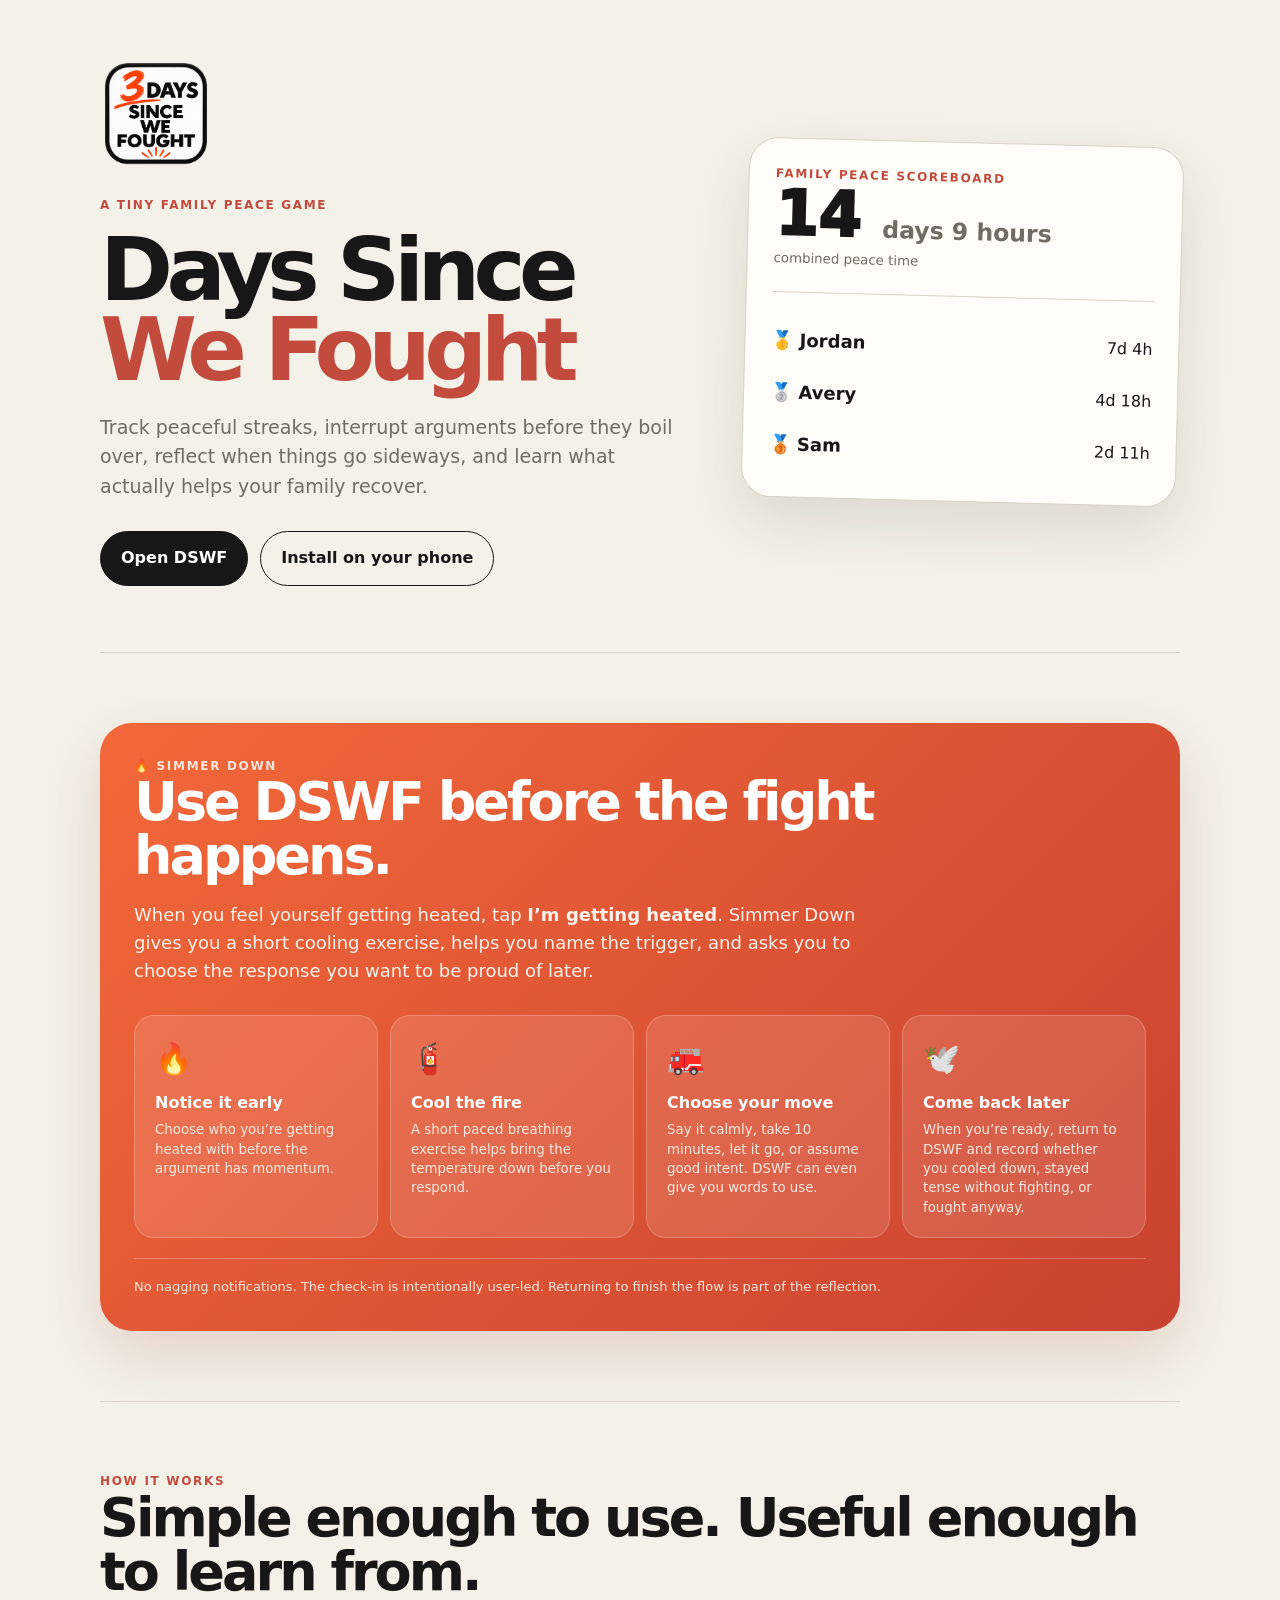
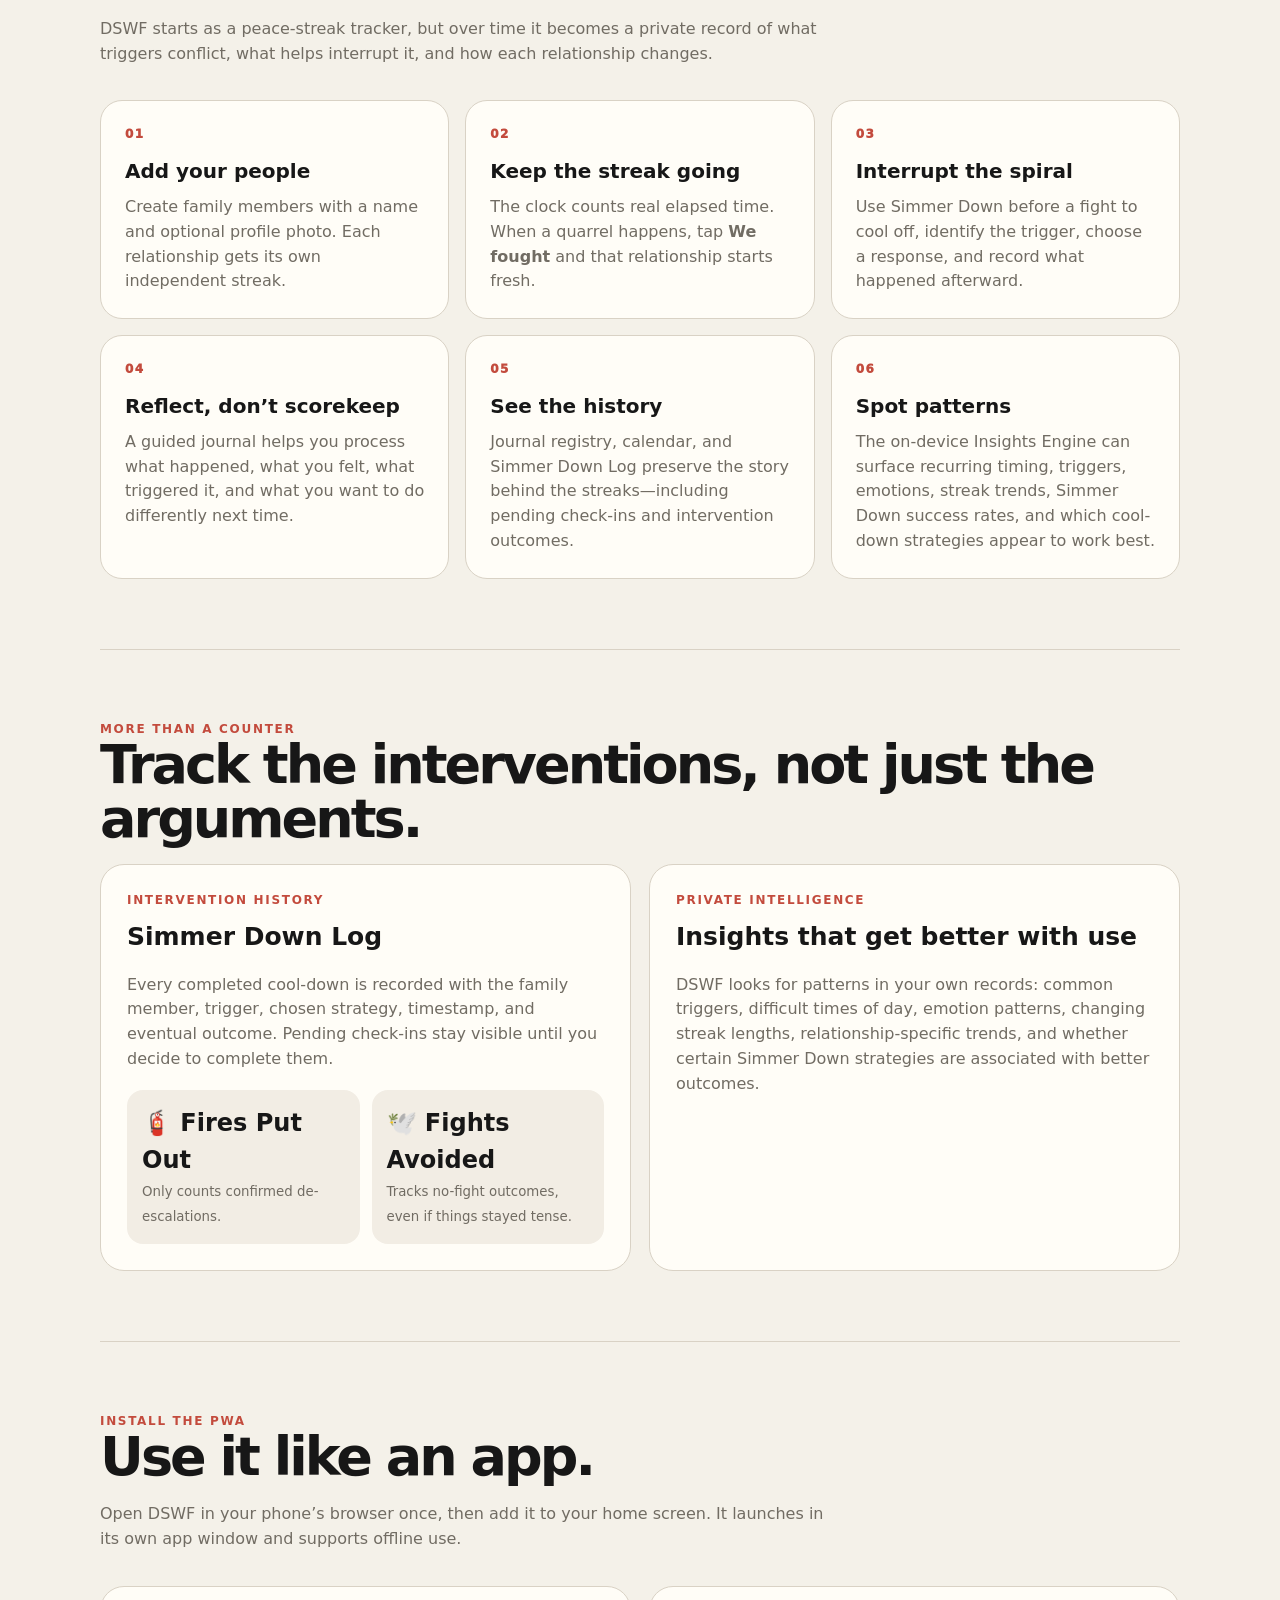
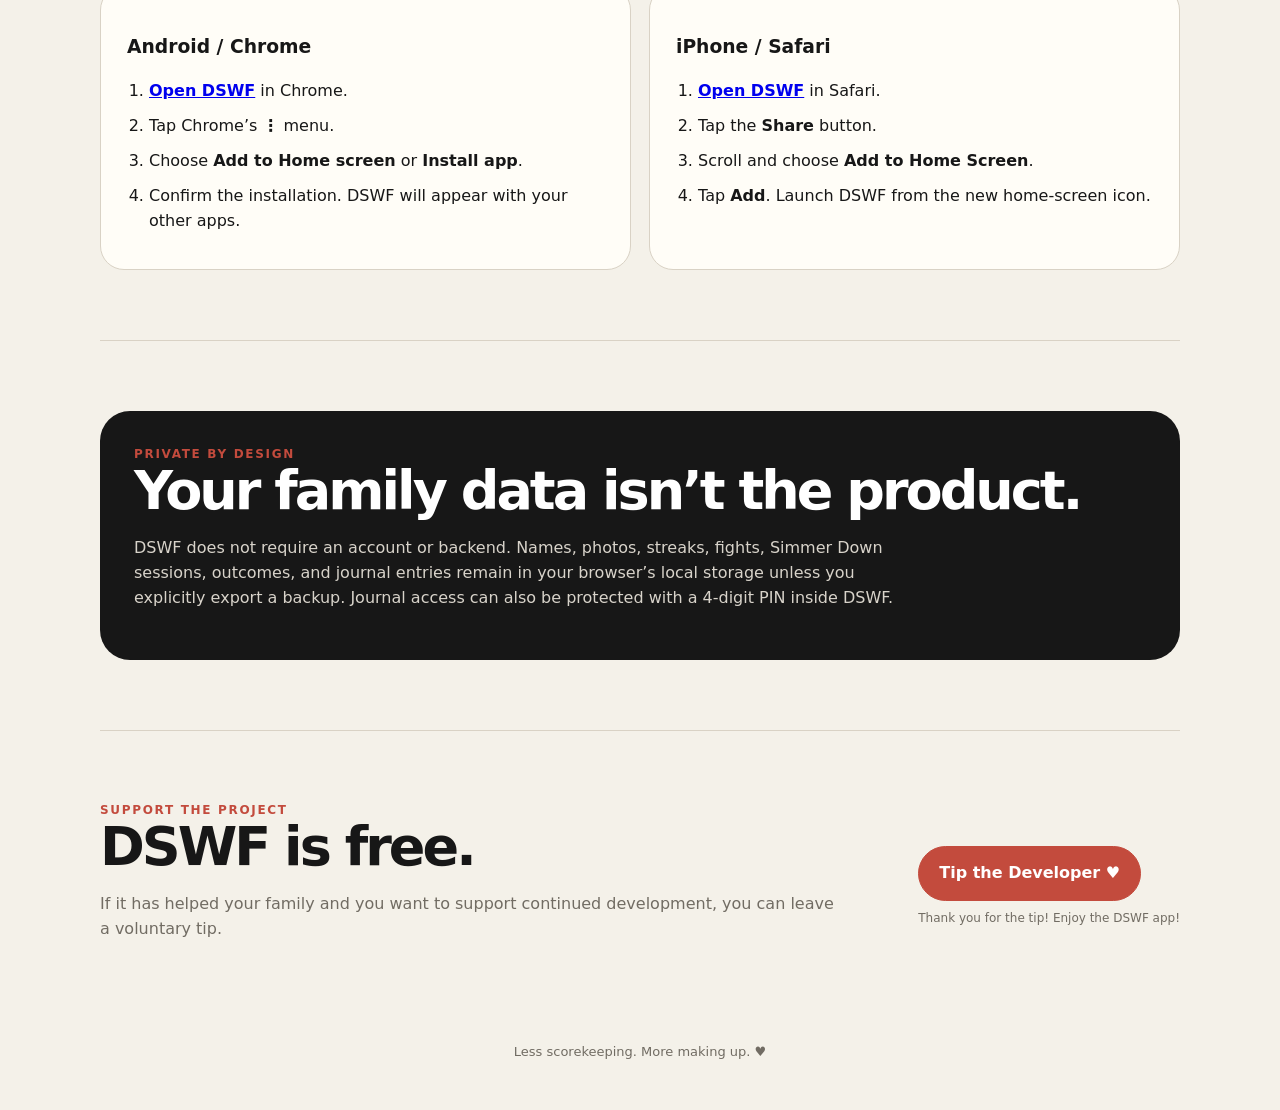
==== commit 9b81a298: "Update landing page for Simmer Down and intervention insights" ====
--- a/index.html
+++ b/index.html
@@ -4,21 +4,29 @@
 <meta charset="utf-8" />
 <meta name="viewport" content="width=device-width,initial-scale=1,viewport-fit=cover" />
 <meta name="theme-color" content="#f4f1e9" />
-<meta name="description" content="Days Since We Fought is a private family peace streak game with reflection journaling and on-device insights." />
+<meta name="description" content="Days Since We Fought is a private family peace app for streaks, Simmer Down conflict interruption, reflection journaling, and on-device insights." />
 <link rel="icon" href="icons/DSWF.png" type="image/png" />
 <link rel="apple-touch-icon" href="icons/DSWF.png" />
 <title>Days Since We Fought</title>
 <style>
-:root{--ink:#171717;--paper:#f4f1e9;--card:#fffdf7;--muted:#716c63;--red:#c34b3d;--line:#d9d2c5}*{box-sizing:border-box}html{scroll-behavior:smooth}body{margin:0;background:var(--paper);color:var(--ink);font-family:Inter,ui-sans-serif,system-ui,-apple-system,BlinkMacSystemFont,"Segoe UI",sans-serif;line-height:1.55}.wrap{width:min(1080px,calc(100% - 36px));margin:auto}.button{text-decoration:none;color:inherit}.hero{padding:58px 0 66px;display:grid;grid-template-columns:1.15fr .85fr;gap:56px;align-items:center}.hero-logo{width:112px;height:112px;object-fit:contain;margin-bottom:18px}.eyebrow{font-size:12px;font-weight:900;letter-spacing:.14em;text-transform:uppercase;color:var(--red)}h1{font-size:clamp(50px,8vw,88px);line-height:.9;letter-spacing:-.075em;margin:16px 0 24px}h1 span{color:var(--red)}.lede{font-size:19px;color:var(--muted);max-width:660px}.actions{display:flex;gap:12px;flex-wrap:wrap;margin-top:30px}.button{display:inline-flex;align-items:center;justify-content:center;padding:14px 20px;border-radius:999px;font-weight:850;border:1px solid var(--ink)}.primary{background:var(--ink);color:white}.secondary{background:transparent}.mock{background:var(--card);border:1px solid var(--line);border-radius:30px;padding:26px;box-shadow:0 24px 60px rgba(50,40,28,.12);transform:rotate(1.5deg)}.mock .score{font-size:62px;font-weight:950;line-height:1}.mock .score small{font-size:.38em;font-weight:850}.mock small{color:var(--muted)}.rule{height:1px;background:var(--line);margin:22px 0}.person{display:flex;align-items:center;justify-content:space-between;padding:12px 0}.person b{font-size:18px}.person span{font-variant-numeric:tabular-nums}.section{padding:70px 0;border-top:1px solid var(--line)}h2{font-size:clamp(34px,5vw,54px);letter-spacing:-.055em;line-height:1;margin:0 0 18px}.section-intro{color:var(--muted);max-width:700px;margin-bottom:34px}.grid{display:grid;grid-template-columns:repeat(3,1fr);gap:16px}.card{background:var(--card);border:1px solid var(--line);border-radius:22px;padding:24px}.card .num{font-size:12px;font-weight:950;color:var(--red);letter-spacing:.12em}.card h3{font-size:20px;margin:12px 0 8px}.card p{margin:0;color:var(--muted)}.install{display:grid;grid-template-columns:1fr 1fr;gap:18px}.steps{background:var(--card);border:1px solid var(--line);border-radius:24px;padding:26px}.steps ol{padding-left:22px;margin-bottom:0}.steps li{margin:10px 0}.privacy{background:var(--ink);color:white;border-radius:30px;padding:34px}.privacy p{color:#d8d3ca;max-width:750px}.support{display:flex;align-items:center;justify-content:space-between;gap:30px}.tip{background:var(--red);color:white;border-color:var(--red)}.tip-note{font-size:12px;color:var(--muted);margin-top:8px}.footer{padding:30px 0 48px;color:var(--muted);font-size:13px;text-align:center}@media(max-width:760px){.hero{grid-template-columns:1fr;padding-top:38px}.mock{transform:none}.grid,.install{grid-template-columns:1fr}.support{display:block}.support .actions{margin-top:20px}.hero-logo{width:92px;height:92px}}
+:root{--ink:#171717;--paper:#f4f1e9;--card:#fffdf7;--muted:#716c63;--red:#c34b3d;--orange:#ef5f35;--line:#d9d2c5}*{box-sizing:border-box}html{scroll-behavior:smooth}body{margin:0;background:var(--paper);color:var(--ink);font-family:Inter,ui-sans-serif,system-ui,-apple-system,BlinkMacSystemFont,"Segoe UI",sans-serif;line-height:1.55}.wrap{width:min(1080px,calc(100% - 36px));margin:auto}.button{text-decoration:none;color:inherit}.hero{padding:58px 0 66px;display:grid;grid-template-columns:1.15fr .85fr;gap:56px;align-items:center}.hero-logo{width:112px;height:112px;object-fit:contain;margin-bottom:18px}.eyebrow{font-size:12px;font-weight:900;letter-spacing:.14em;text-transform:uppercase;color:var(--red)}h1{font-size:clamp(50px,8vw,88px);line-height:.9;letter-spacing:-.075em;margin:16px 0 24px}h1 span{color:var(--red)}.lede{font-size:19px;color:var(--muted);max-width:660px}.actions{display:flex;gap:12px;flex-wrap:wrap;margin-top:30px}.button{display:inline-flex;align-items:center;justify-content:center;padding:14px 20px;border-radius:999px;font-weight:850;border:1px solid var(--ink)}.primary{background:var(--ink);color:white}.secondary{background:transparent}.mock{background:var(--card);border:1px solid var(--line);border-radius:30px;padding:26px;box-shadow:0 24px 60px rgba(50,40,28,.12);transform:rotate(1.5deg)}.mock .score{font-size:62px;font-weight:950;line-height:1}.mock .score small{font-size:.38em;font-weight:850}.mock small{color:var(--muted)}.rule{height:1px;background:var(--line);margin:22px 0}.person{display:flex;align-items:center;justify-content:space-between;padding:12px 0}.person b{font-size:18px}.person span{font-variant-numeric:tabular-nums}.section{padding:70px 0;border-top:1px solid var(--line)}h2{font-size:clamp(34px,5vw,54px);letter-spacing:-.055em;line-height:1;margin:0 0 18px}.section-intro{color:var(--muted);max-width:740px;margin-bottom:34px}.grid{display:grid;grid-template-columns:repeat(3,1fr);gap:16px}.card{background:var(--card);border:1px solid var(--line);border-radius:22px;padding:24px}.card .num{font-size:12px;font-weight:950;color:var(--red);letter-spacing:.12em}.card h3{font-size:20px;margin:12px 0 8px}.card p{margin:0;color:var(--muted)}.simmer-feature{background:linear-gradient(135deg,#f36839,#c94230);color:#fff;border-radius:32px;padding:34px;box-shadow:0 24px 60px rgba(137,48,31,.16)}.simmer-feature .eyebrow{color:#ffe7de}.simmer-feature h2{max-width:760px}.simmer-feature>p{color:#fff1ec;max-width:760px;font-size:18px}.simmer-flow{display:grid;grid-template-columns:repeat(4,1fr);gap:12px;margin-top:30px}.simmer-step{background:rgba(255,255,255,.12);border:1px solid rgba(255,255,255,.2);border-radius:20px;padding:20px}.simmer-step span{font-size:30px}.simmer-step strong{display:block;margin:8px 0 5px}.simmer-step small{display:block;color:#ffe8e0;line-height:1.45}.simmer-note{margin-top:20px;padding-top:18px;border-top:1px solid rgba(255,255,255,.25);font-size:13px;color:#ffe8e0}.feature-row{display:grid;grid-template-columns:1fr 1fr;gap:18px}.feature-panel{background:var(--card);border:1px solid var(--line);border-radius:24px;padding:26px}.feature-panel h3{font-size:25px;margin:8px 0 10px}.feature-panel p{color:var(--muted);margin-bottom:0}.metric-row{display:flex;gap:12px;margin-top:18px}.metric{flex:1;background:#f2ede4;border-radius:16px;padding:15px}.metric b{display:block;font-size:24px}.metric small{color:var(--muted)}.install{display:grid;grid-template-columns:1fr 1fr;gap:18px}.steps{background:var(--card);border:1px solid var(--line);border-radius:24px;padding:26px}.steps ol{padding-left:22px;margin-bottom:0}.steps li{margin:10px 0}.privacy{background:var(--ink);color:white;border-radius:30px;padding:34px}.privacy p{color:#d8d3ca;max-width:790px}.support{display:flex;align-items:center;justify-content:space-between;gap:30px}.tip{background:var(--red);color:white;border-color:var(--red)}.tip-note{font-size:12px;color:var(--muted);margin-top:8px}.footer{padding:30px 0 48px;color:var(--muted);font-size:13px;text-align:center}@media(max-width:760px){.hero{grid-template-columns:1fr;padding-top:38px}.mock{transform:none}.grid,.install,.feature-row,.simmer-flow{grid-template-columns:1fr}.support{display:block}.support .actions{margin-top:20px}.hero-logo{width:92px;height:92px}.simmer-feature{padding:28px 22px}.metric-row{flex-direction:column}}
 </style>
 </head>
 <body>
 <div class="wrap">
 <main>
-<section class="hero"><div><img class="hero-logo" src="icons/DSWF.png" alt="Days Since We Fought"><div class="eyebrow">A tiny family peace game</div><h1>Days Since<br><span>We Fought</span></h1><p class="lede">Track peaceful streaks with the people you love, reflect when things go sideways, and learn from the patterns over time. A fight resets the clock—not the relationship.</p><div class="actions"><a class="button primary" href="./app/">Open DSWF</a><a class="button secondary" href="#install">Install on your phone</a></div></div><div class="mock"><div class="eyebrow">Family peace scoreboard</div><div class="score">14 <small>days 9 hours</small></div><small>combined peace time</small><div class="rule"></div><div class="person"><b>🥇 Jordan</b><span>7d 4h</span></div><div class="person"><b>🥈 Avery</b><span>4d 18h</span></div><div class="person"><b>🥉 Sam</b><span>2d 11h</span></div></div></section>
-<section class="section"><div class="eyebrow">How it works</div><h2>Simple enough to use. Useful enough to learn from.</h2><p class="section-intro">DSWF starts as a streak tracker and quietly becomes a private relationship journal and pattern finder as you use it.</p><div class="grid"><div class="card"><div class="num">01</div><h3>Add your people</h3><p>Create family members with a name and optional profile photo. Each relationship gets its own independent streak.</p></div><div class="card"><div class="num">02</div><h3>Keep the streak going</h3><p>The clock counts real 24-hour periods. When a quarrel happens, tap <strong>We fought</strong> and that relationship starts fresh.</p></div><div class="card"><div class="num">03</div><h3>Reflect, don't scorekeep</h3><p>A guided journal helps you process what happened, what you felt, what triggered it, and what you want to do differently.</p></div><div class="card"><div class="num">04</div><h3>See the history</h3><p>Your reflection registry and calendar keep a private record of difficult days and the streaks that came before them.</p></div><div class="card"><div class="num">05</div><h3>Spot patterns</h3><p>After enough observations, the on-device Insights Engine can surface recurring timing, trigger, emotion, streak, and repair patterns.</p></div><div class="card"><div class="num">06</div><h3>Keep it private</h3><p>Names, photos, fights, streaks, and journal entries stay in your browser's local storage. DSWF has no account or backend.</p></div></div></section>
-<section class="section" id="install"><div class="eyebrow">Install the PWA</div><h2>Use it like an app.</h2><p class="section-intro">Open DSWF in your phone's browser once, then add it to your home screen. It launches in its own app window and supports offline use.</p><div class="install"><div class="steps"><h3>Android / Chrome</h3><ol><li><a href="./app/"><strong>Open DSWF</strong></a> in Chrome.</li><li>Tap Chrome's <strong>⋮</strong> menu.</li><li>Choose <strong>Add to Home screen</strong> or <strong>Install app</strong>.</li><li>Confirm the installation. DSWF will appear with your other apps.</li></ol></div><div class="steps"><h3>iPhone / Safari</h3><ol><li><a href="./app/"><strong>Open DSWF</strong></a> in Safari.</li><li>Tap the <strong>Share</strong> button.</li><li>Scroll and choose <strong>Add to Home Screen</strong>.</li><li>Tap <strong>Add</strong>. Launch DSWF from the new home-screen icon.</li></ol></div></div></section>
-<section class="section"><div class="privacy"><div class="eyebrow">Private by design</div><h2>Your family data isn't the product.</h2><p>DSWF does not require an account and does not send your relationship journal to a server. Your data stays on the device unless you explicitly export a backup.</p></div></section>
+<section class="hero"><div><img class="hero-logo" src="icons/DSWF.png" alt="Days Since We Fought"><div class="eyebrow">A tiny family peace game</div><h1>Days Since<br><span>We Fought</span></h1><p class="lede">Track peaceful streaks, interrupt arguments before they boil over, reflect when things go sideways, and learn what actually helps your family recover.</p><div class="actions"><a class="button primary" href="./app/">Open DSWF</a><a class="button secondary" href="#install">Install on your phone</a></div></div><div class="mock"><div class="eyebrow">Family peace scoreboard</div><div class="score">14 <small>days 9 hours</small></div><small>combined peace time</small><div class="rule"></div><div class="person"><b>🥇 Jordan</b><span>7d 4h</span></div><div class="person"><b>🥈 Avery</b><span>4d 18h</span></div><div class="person"><b>🥉 Sam</b><span>2d 11h</span></div></div></section>
+
+<section class="section"><div class="simmer-feature"><div class="eyebrow">🔥 Simmer Down</div><h2>Use DSWF before the fight happens.</h2><p>When you feel yourself getting heated, tap <strong>I’m getting heated</strong>. Simmer Down gives you a short cooling exercise, helps you name the trigger, and asks you to choose the response you want to be proud of later.</p><div class="simmer-flow"><div class="simmer-step"><span>🔥</span><strong>Notice it early</strong><small>Choose who you’re getting heated with before the argument has momentum.</small></div><div class="simmer-step"><span>🧯</span><strong>Cool the fire</strong><small>A short paced breathing exercise helps bring the temperature down before you respond.</small></div><div class="simmer-step"><span>🚒</span><strong>Choose your move</strong><small>Say it calmly, take 10 minutes, let it go, or assume good intent. DSWF can even give you words to use.</small></div><div class="simmer-step"><span>🕊️</span><strong>Come back later</strong><small>When you’re ready, return to DSWF and record whether you cooled down, stayed tense without fighting, or fought anyway.</small></div></div><div class="simmer-note">No nagging notifications. The check-in is intentionally user-led. Returning to finish the flow is part of the reflection.</div></div></section>
+
+<section class="section"><div class="eyebrow">How it works</div><h2>Simple enough to use. Useful enough to learn from.</h2><p class="section-intro">DSWF starts as a peace-streak tracker, but over time it becomes a private record of what triggers conflict, what helps interrupt it, and how each relationship changes.</p><div class="grid"><div class="card"><div class="num">01</div><h3>Add your people</h3><p>Create family members with a name and optional profile photo. Each relationship gets its own independent streak.</p></div><div class="card"><div class="num">02</div><h3>Keep the streak going</h3><p>The clock counts real elapsed time. When a quarrel happens, tap <strong>We fought</strong> and that relationship starts fresh.</p></div><div class="card"><div class="num">03</div><h3>Interrupt the spiral</h3><p>Use Simmer Down before a fight to cool off, identify the trigger, choose a response, and record what happened afterward.</p></div><div class="card"><div class="num">04</div><h3>Reflect, don’t scorekeep</h3><p>A guided journal helps you process what happened, what you felt, what triggered it, and what you want to do differently next time.</p></div><div class="card"><div class="num">05</div><h3>See the history</h3><p>Journal registry, calendar, and Simmer Down Log preserve the story behind the streaks—including pending check-ins and intervention outcomes.</p></div><div class="card"><div class="num">06</div><h3>Spot patterns</h3><p>The on-device Insights Engine can surface recurring timing, triggers, emotions, streak trends, Simmer Down success rates, and which cool-down strategies appear to work best.</p></div></div></section>
+
+<section class="section"><div class="eyebrow">More than a counter</div><h2>Track the interventions, not just the arguments.</h2><div class="feature-row"><div class="feature-panel"><div class="eyebrow">Intervention history</div><h3>Simmer Down Log</h3><p>Every completed cool-down is recorded with the family member, trigger, chosen strategy, timestamp, and eventual outcome. Pending check-ins stay visible until you decide to complete them.</p><div class="metric-row"><div class="metric"><b>🧯 Fires Put Out</b><small>Only counts confirmed de-escalations.</small></div><div class="metric"><b>🕊️ Fights Avoided</b><small>Tracks no-fight outcomes, even if things stayed tense.</small></div></div></div><div class="feature-panel"><div class="eyebrow">Private intelligence</div><h3>Insights that get better with use</h3><p>DSWF looks for patterns in your own records: common triggers, difficult times of day, emotion patterns, changing streak lengths, relationship-specific trends, and whether certain Simmer Down strategies are associated with better outcomes.</p></div></div></section>
+
+<section class="section" id="install"><div class="eyebrow">Install the PWA</div><h2>Use it like an app.</h2><p class="section-intro">Open DSWF in your phone’s browser once, then add it to your home screen. It launches in its own app window and supports offline use.</p><div class="install"><div class="steps"><h3>Android / Chrome</h3><ol><li><a href="./app/"><strong>Open DSWF</strong></a> in Chrome.</li><li>Tap Chrome’s <strong>⋮</strong> menu.</li><li>Choose <strong>Add to Home screen</strong> or <strong>Install app</strong>.</li><li>Confirm the installation. DSWF will appear with your other apps.</li></ol></div><div class="steps"><h3>iPhone / Safari</h3><ol><li><a href="./app/"><strong>Open DSWF</strong></a> in Safari.</li><li>Tap the <strong>Share</strong> button.</li><li>Scroll and choose <strong>Add to Home Screen</strong>.</li><li>Tap <strong>Add</strong>. Launch DSWF from the new home-screen icon.</li></ol></div></div></section>
+
+<section class="section"><div class="privacy"><div class="eyebrow">Private by design</div><h2>Your family data isn’t the product.</h2><p>DSWF does not require an account or backend. Names, photos, streaks, fights, Simmer Down sessions, outcomes, and journal entries remain in your browser’s local storage unless you explicitly export a backup. Journal access can also be protected with a 4-digit PIN inside DSWF.</p></div></section>
+
 <section class="section support"><div><div class="eyebrow">Support the project</div><h2>DSWF is free.</h2><p class="section-intro" style="margin:0">If it has helped your family and you want to support continued development, you can leave a voluntary tip.</p></div><div><div class="actions"><a class="button tip" href="https://py.pl/BhGBj22knfRUar1EXnshFA" id="tipDeveloper" target="_blank" rel="noopener noreferrer">Tip the Developer ♥</a></div><div class="tip-note">Thank you for the tip! Enjoy the DSWF app!</div></div></section>
 </main><footer class="footer">Less scorekeeping. More making up. ♥</footer></div>
 <script>if((window.matchMedia&&window.matchMedia('(display-mode: standalone)').matches)||window.navigator.standalone===true){window.location.replace('./app/');}</script>
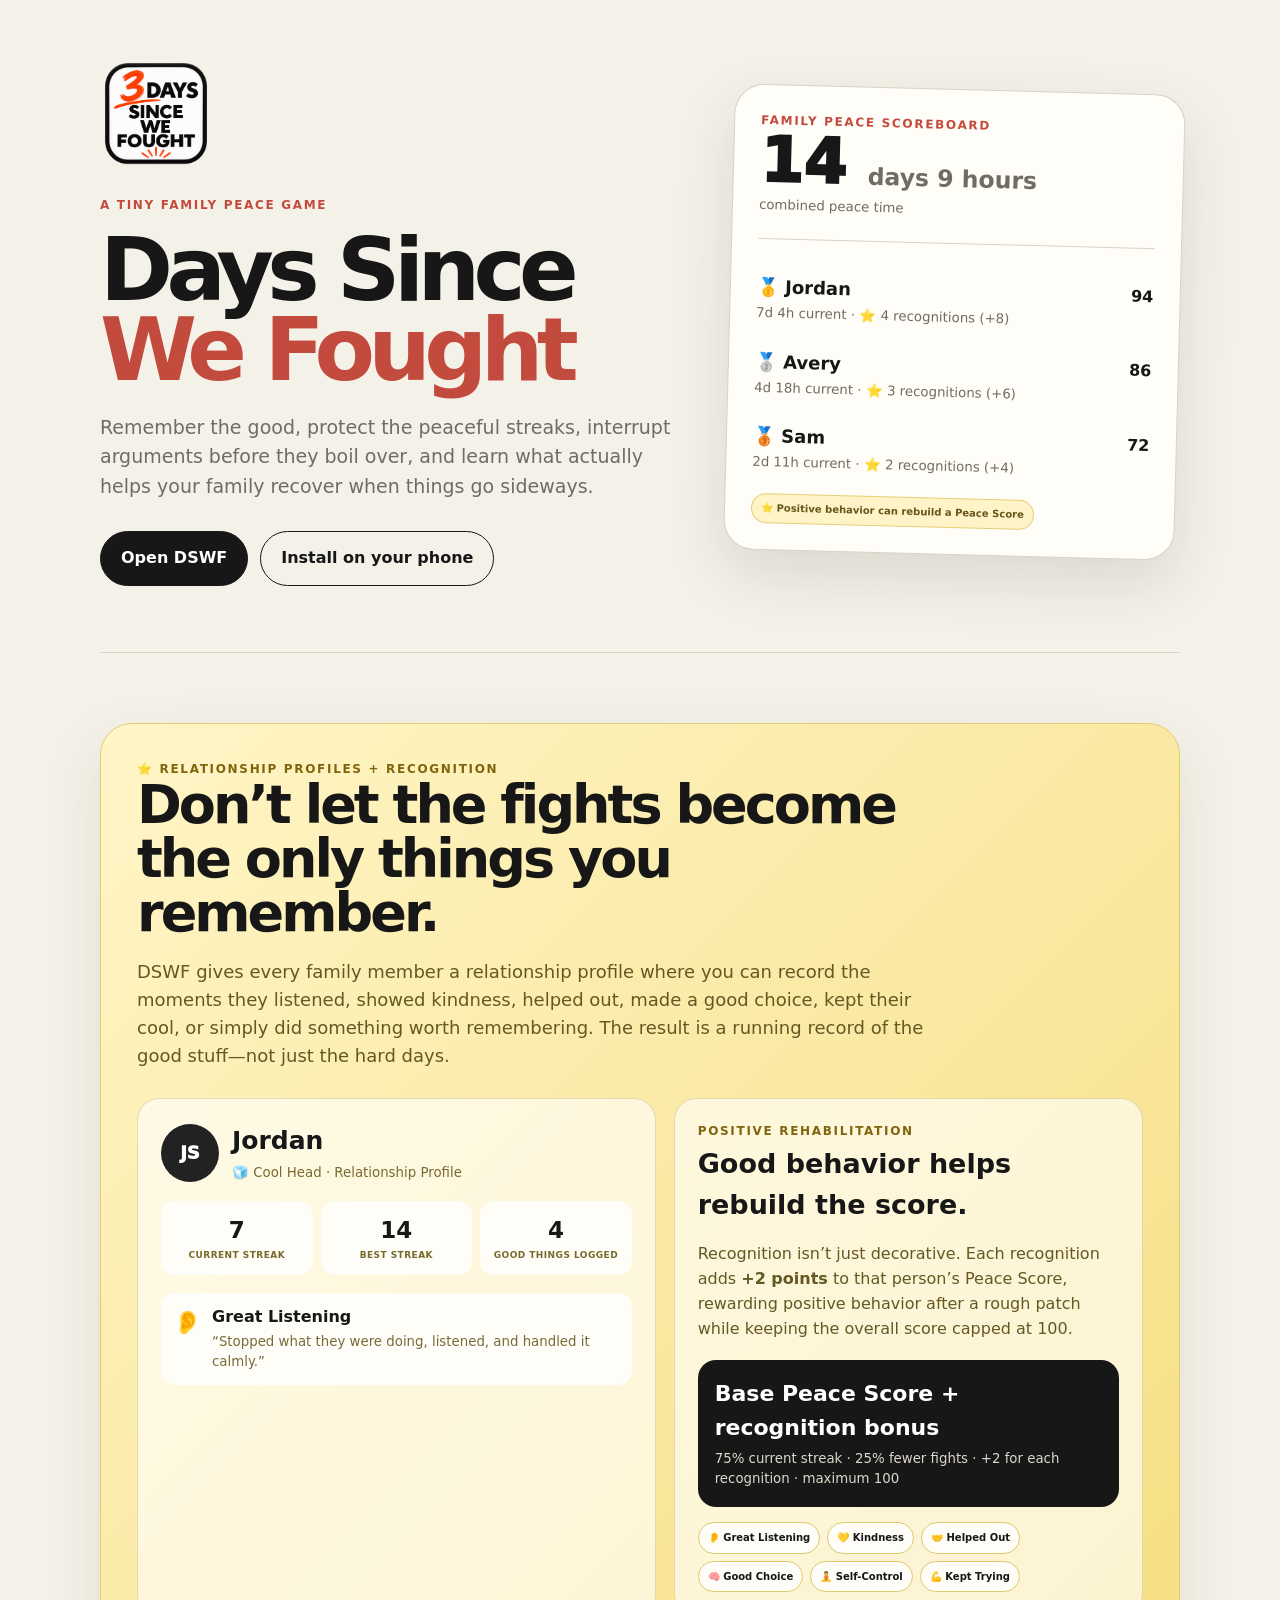
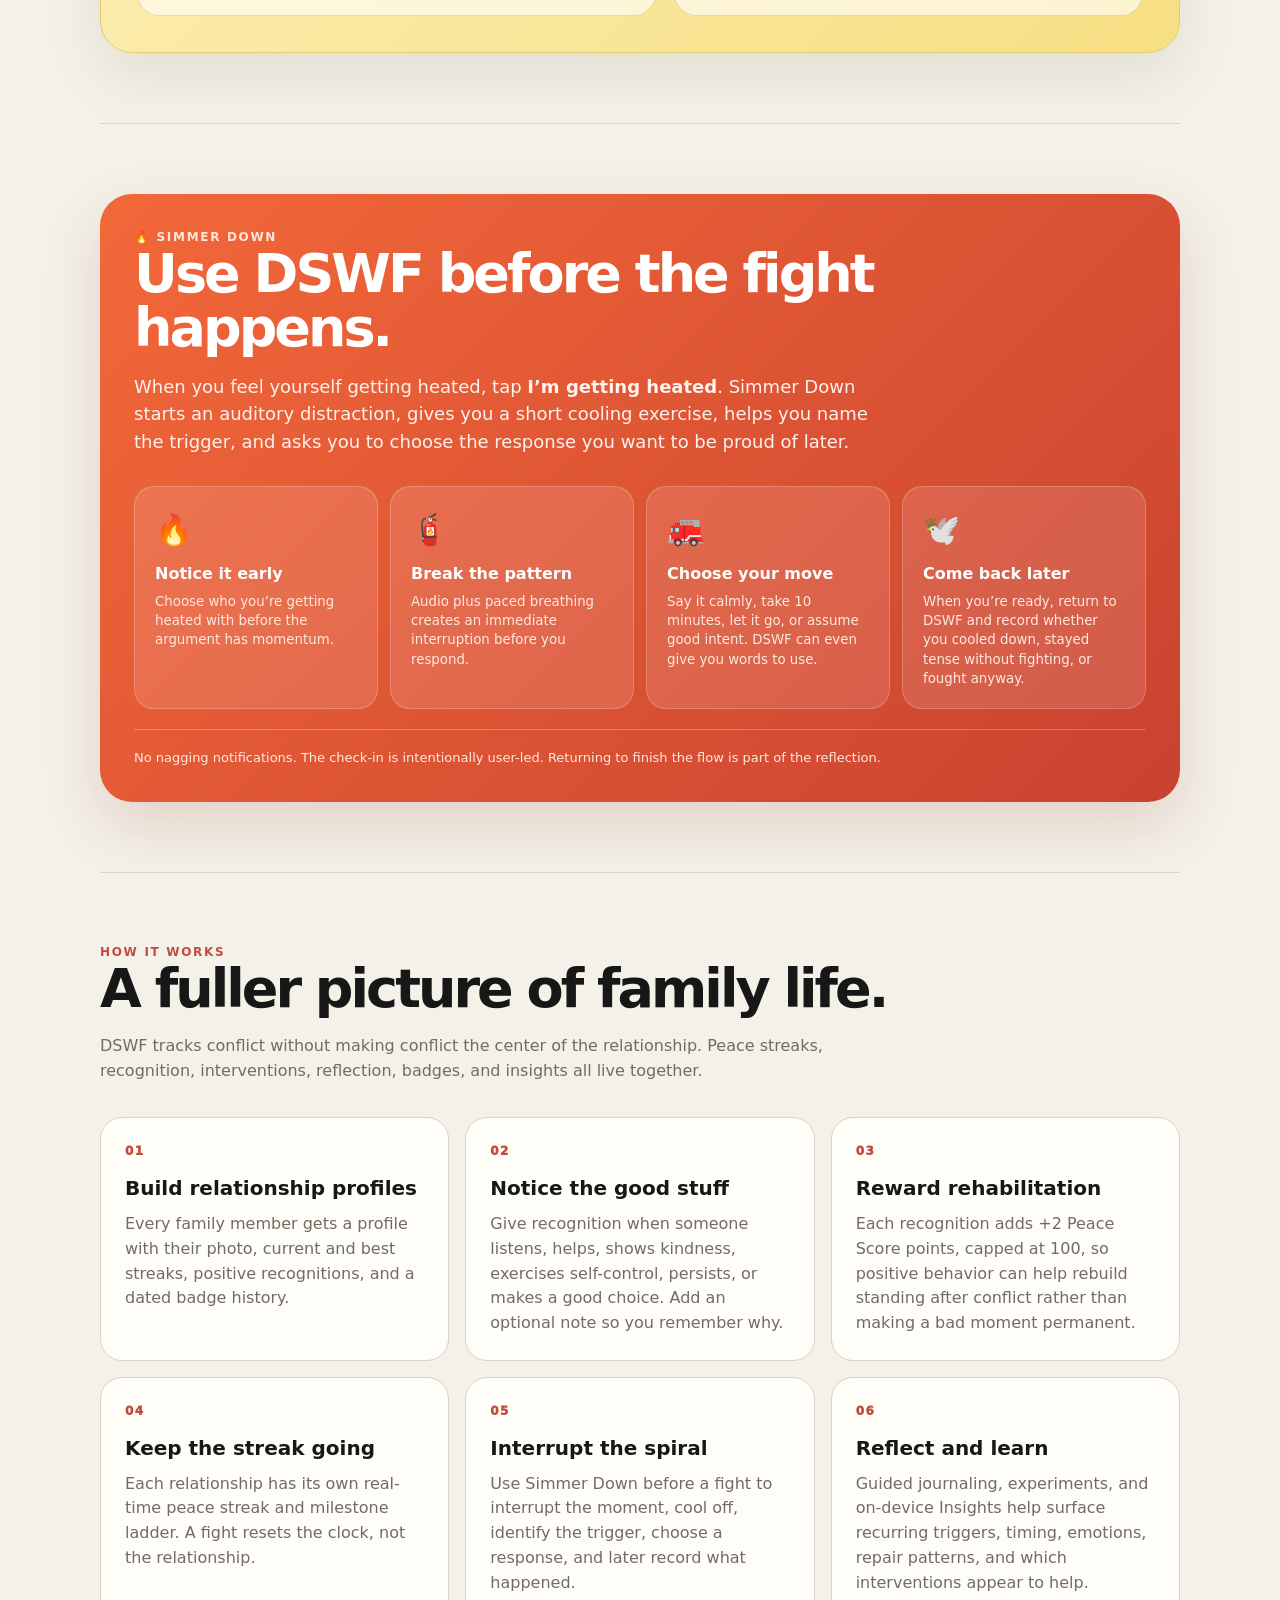
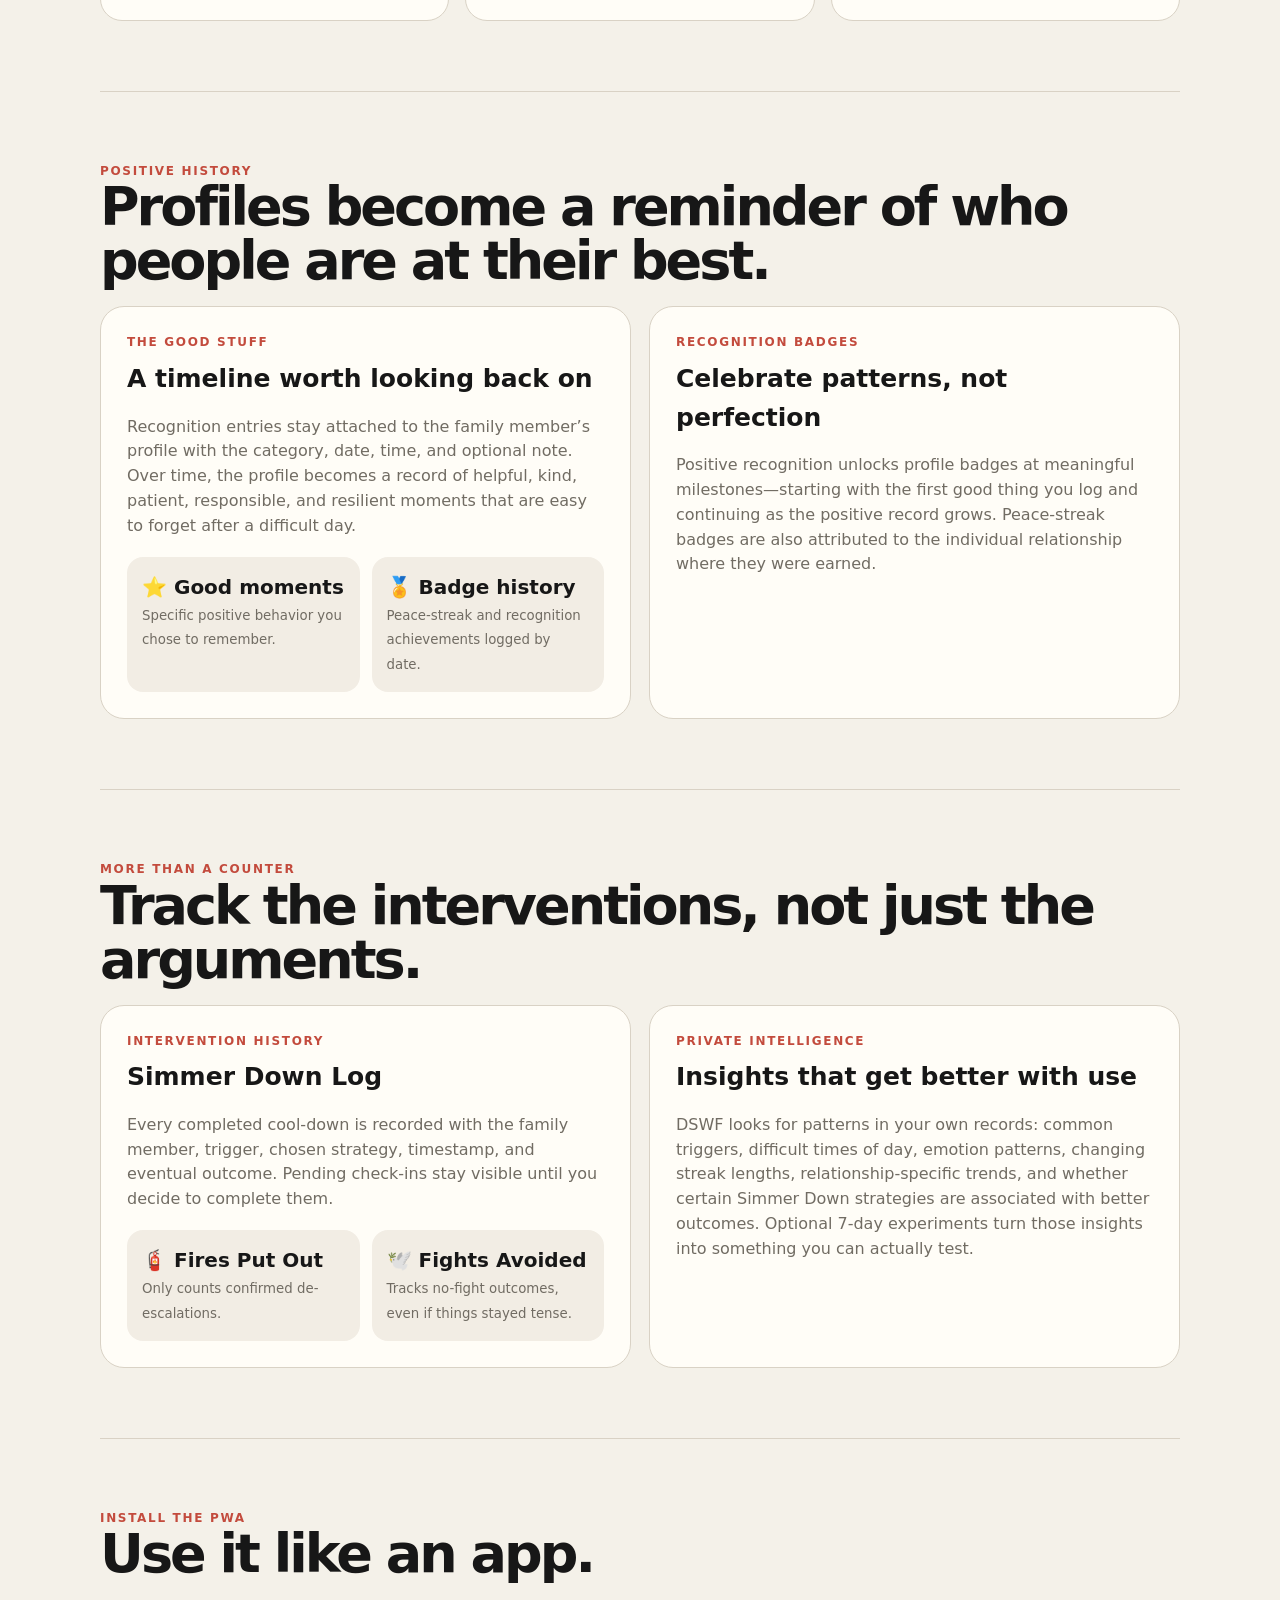
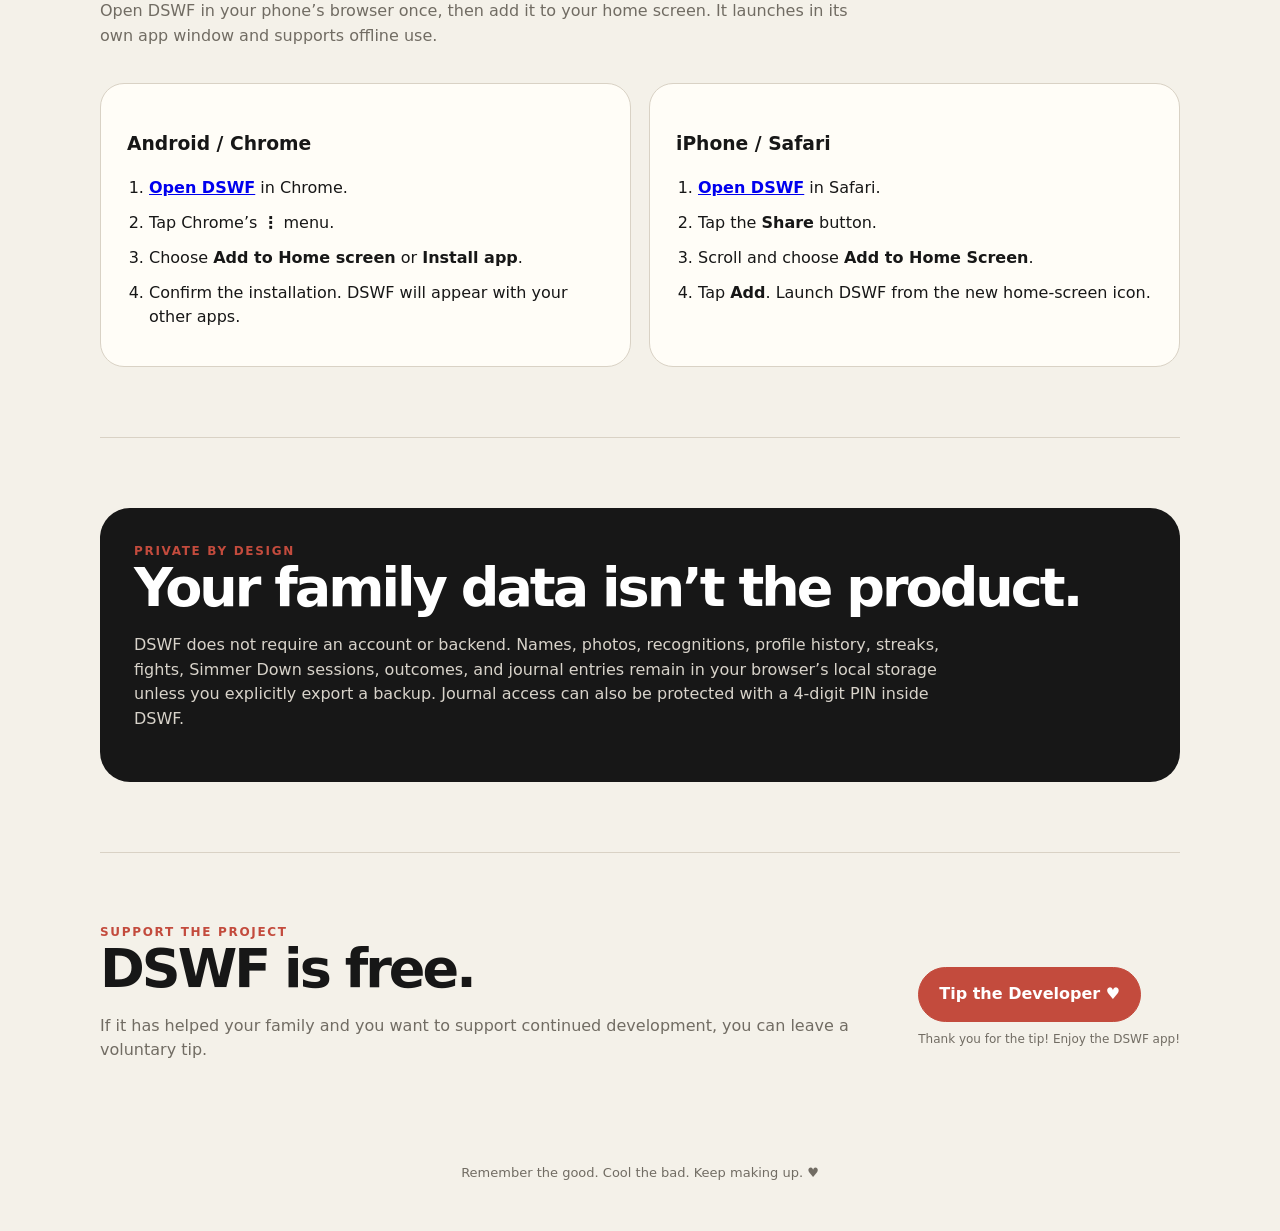
==== commit 4dd1777c: "Make profiles and recognition a headline landing-page feature" ====
--- a/index.html
+++ b/index.html
@@ -4,30 +4,34 @@
 <meta charset="utf-8" />
 <meta name="viewport" content="width=device-width,initial-scale=1,viewport-fit=cover" />
 <meta name="theme-color" content="#f4f1e9" />
-<meta name="description" content="Days Since We Fought is a private family peace app for streaks, Simmer Down conflict interruption, reflection journaling, and on-device insights." />
+<meta name="description" content="Days Since We Fought is a private family peace app for positive recognition, relationship profiles, peace streaks, conflict interruption, reflection, and on-device insights." />
 <link rel="icon" href="icons/DSWF.png" type="image/png" />
 <link rel="apple-touch-icon" href="icons/DSWF.png" />
 <title>Days Since We Fought</title>
 <style>
-:root{--ink:#171717;--paper:#f4f1e9;--card:#fffdf7;--muted:#716c63;--red:#c34b3d;--orange:#ef5f35;--line:#d9d2c5}*{box-sizing:border-box}html{scroll-behavior:smooth}body{margin:0;background:var(--paper);color:var(--ink);font-family:Inter,ui-sans-serif,system-ui,-apple-system,BlinkMacSystemFont,"Segoe UI",sans-serif;line-height:1.55}.wrap{width:min(1080px,calc(100% - 36px));margin:auto}.button{text-decoration:none;color:inherit}.hero{padding:58px 0 66px;display:grid;grid-template-columns:1.15fr .85fr;gap:56px;align-items:center}.hero-logo{width:112px;height:112px;object-fit:contain;margin-bottom:18px}.eyebrow{font-size:12px;font-weight:900;letter-spacing:.14em;text-transform:uppercase;color:var(--red)}h1{font-size:clamp(50px,8vw,88px);line-height:.9;letter-spacing:-.075em;margin:16px 0 24px}h1 span{color:var(--red)}.lede{font-size:19px;color:var(--muted);max-width:660px}.actions{display:flex;gap:12px;flex-wrap:wrap;margin-top:30px}.button{display:inline-flex;align-items:center;justify-content:center;padding:14px 20px;border-radius:999px;font-weight:850;border:1px solid var(--ink)}.primary{background:var(--ink);color:white}.secondary{background:transparent}.mock{background:var(--card);border:1px solid var(--line);border-radius:30px;padding:26px;box-shadow:0 24px 60px rgba(50,40,28,.12);transform:rotate(1.5deg)}.mock .score{font-size:62px;font-weight:950;line-height:1}.mock .score small{font-size:.38em;font-weight:850}.mock small{color:var(--muted)}.rule{height:1px;background:var(--line);margin:22px 0}.person{display:flex;align-items:center;justify-content:space-between;padding:12px 0}.person b{font-size:18px}.person span{font-variant-numeric:tabular-nums}.section{padding:70px 0;border-top:1px solid var(--line)}h2{font-size:clamp(34px,5vw,54px);letter-spacing:-.055em;line-height:1;margin:0 0 18px}.section-intro{color:var(--muted);max-width:740px;margin-bottom:34px}.grid{display:grid;grid-template-columns:repeat(3,1fr);gap:16px}.card{background:var(--card);border:1px solid var(--line);border-radius:22px;padding:24px}.card .num{font-size:12px;font-weight:950;color:var(--red);letter-spacing:.12em}.card h3{font-size:20px;margin:12px 0 8px}.card p{margin:0;color:var(--muted)}.simmer-feature{background:linear-gradient(135deg,#f36839,#c94230);color:#fff;border-radius:32px;padding:34px;box-shadow:0 24px 60px rgba(137,48,31,.16)}.simmer-feature .eyebrow{color:#ffe7de}.simmer-feature h2{max-width:760px}.simmer-feature>p{color:#fff1ec;max-width:760px;font-size:18px}.simmer-flow{display:grid;grid-template-columns:repeat(4,1fr);gap:12px;margin-top:30px}.simmer-step{background:rgba(255,255,255,.12);border:1px solid rgba(255,255,255,.2);border-radius:20px;padding:20px}.simmer-step span{font-size:30px}.simmer-step strong{display:block;margin:8px 0 5px}.simmer-step small{display:block;color:#ffe8e0;line-height:1.45}.simmer-note{margin-top:20px;padding-top:18px;border-top:1px solid rgba(255,255,255,.25);font-size:13px;color:#ffe8e0}.feature-row{display:grid;grid-template-columns:1fr 1fr;gap:18px}.feature-panel{background:var(--card);border:1px solid var(--line);border-radius:24px;padding:26px}.feature-panel h3{font-size:25px;margin:8px 0 10px}.feature-panel p{color:var(--muted);margin-bottom:0}.metric-row{display:flex;gap:12px;margin-top:18px}.metric{flex:1;background:#f2ede4;border-radius:16px;padding:15px}.metric b{display:block;font-size:24px}.metric small{color:var(--muted)}.install{display:grid;grid-template-columns:1fr 1fr;gap:18px}.steps{background:var(--card);border:1px solid var(--line);border-radius:24px;padding:26px}.steps ol{padding-left:22px;margin-bottom:0}.steps li{margin:10px 0}.privacy{background:var(--ink);color:white;border-radius:30px;padding:34px}.privacy p{color:#d8d3ca;max-width:790px}.support{display:flex;align-items:center;justify-content:space-between;gap:30px}.tip{background:var(--red);color:white;border-color:var(--red)}.tip-note{font-size:12px;color:var(--muted);margin-top:8px}.footer{padding:30px 0 48px;color:var(--muted);font-size:13px;text-align:center}@media(max-width:760px){.hero{grid-template-columns:1fr;padding-top:38px}.mock{transform:none}.grid,.install,.feature-row,.simmer-flow{grid-template-columns:1fr}.support{display:block}.support .actions{margin-top:20px}.hero-logo{width:92px;height:92px}.simmer-feature{padding:28px 22px}.metric-row{flex-direction:column}}
+:root{--ink:#171717;--paper:#f4f1e9;--card:#fffdf7;--muted:#716c63;--red:#c34b3d;--orange:#ef5f35;--gold:#d8a928;--gold-soft:#fff1b8;--line:#d9d2c5}*{box-sizing:border-box}html{scroll-behavior:smooth}body{margin:0;background:var(--paper);color:var(--ink);font-family:Inter,ui-sans-serif,system-ui,-apple-system,BlinkMacSystemFont,"Segoe UI",sans-serif;line-height:1.55}.wrap{width:min(1080px,calc(100% - 36px));margin:auto}.button{text-decoration:none;color:inherit}.hero{padding:58px 0 66px;display:grid;grid-template-columns:1.12fr .88fr;gap:56px;align-items:center}.hero-logo{width:112px;height:112px;object-fit:contain;margin-bottom:18px}.eyebrow{font-size:12px;font-weight:900;letter-spacing:.14em;text-transform:uppercase;color:var(--red)}h1{font-size:clamp(50px,8vw,88px);line-height:.9;letter-spacing:-.075em;margin:16px 0 24px}h1 span{color:var(--red)}.lede{font-size:19px;color:var(--muted);max-width:680px}.actions{display:flex;gap:12px;flex-wrap:wrap;margin-top:30px}.button{display:inline-flex;align-items:center;justify-content:center;padding:14px 20px;border-radius:999px;font-weight:850;border:1px solid var(--ink)}.primary{background:var(--ink);color:white}.secondary{background:transparent}.mock{background:var(--card);border:1px solid var(--line);border-radius:30px;padding:26px;box-shadow:0 24px 60px rgba(50,40,28,.12);transform:rotate(1.5deg)}.mock .score{font-size:62px;font-weight:950;line-height:1}.mock .score small{font-size:.38em;font-weight:850}.mock small{color:var(--muted)}.rule{height:1px;background:var(--line);margin:22px 0}.person{display:grid;grid-template-columns:1fr auto;gap:10px;align-items:center;padding:12px 0}.person b{font-size:18px}.person span{font-variant-numeric:tabular-nums;font-weight:850}.person small{grid-column:1/-1;margin-top:-8px}.recognition-chip{display:inline-flex;align-items:center;gap:6px;background:#fff4c7;border:1px solid #e5cf75;border-radius:999px;padding:6px 9px;font-size:10px;font-weight:850;color:#67551b;margin-top:8px}.section{padding:70px 0;border-top:1px solid var(--line)}h2{font-size:clamp(34px,5vw,54px);letter-spacing:-.055em;line-height:1;margin:0 0 18px}.section-intro{color:var(--muted);max-width:760px;margin-bottom:34px}.grid{display:grid;grid-template-columns:repeat(3,1fr);gap:16px}.card{background:var(--card);border:1px solid var(--line);border-radius:22px;padding:24px}.card .num{font-size:12px;font-weight:950;color:var(--red);letter-spacing:.12em}.card h3{font-size:20px;margin:12px 0 8px}.card p{margin:0;color:var(--muted)}.recognition-feature{background:linear-gradient(135deg,#fff5c7,#f6df83);border:1px solid #e3cb6f;border-radius:32px;padding:36px;box-shadow:0 24px 60px rgba(95,76,15,.11)}.recognition-feature .eyebrow{color:#80650d}.recognition-feature h2{max-width:780px}.recognition-feature>p{color:#655823;max-width:800px;font-size:18px}.recognition-layout{display:grid;grid-template-columns:1.05fr .95fr;gap:18px;margin-top:28px}.profile-preview,.recognition-copy{background:rgba(255,255,255,.62);border:1px solid rgba(137,108,16,.22);border-radius:22px;padding:23px}.profile-head{display:flex;align-items:center;gap:13px}.profile-avatar{width:58px;height:58px;border-radius:50%;display:grid;place-items:center;background:#222;color:#fff;font-weight:950;font-size:18px}.profile-head h3{margin:0;font-size:25px}.profile-head small{display:block;color:#7a6a30;margin-top:2px}.profile-stats{display:grid;grid-template-columns:repeat(3,1fr);gap:8px;margin:18px 0}.profile-stat{background:#fffdf7;border-radius:14px;padding:12px 8px;text-align:center}.profile-stat b{display:block;font-size:23px}.profile-stat span{display:block;font-size:9px;color:#776929;text-transform:uppercase;font-weight:850;letter-spacing:.05em}.good-moment{display:flex;gap:10px;align-items:flex-start;background:#fffdf7;border-radius:14px;padding:12px}.good-moment>span{font-size:23px}.good-moment strong,.good-moment small{display:block}.good-moment small{color:#786b39;margin-top:2px}.recognition-copy h3{font-size:27px;margin:2px 0 12px}.recognition-copy p{color:#655823}.recognition-points{background:#171717;color:#fff;border-radius:18px;padding:17px;margin-top:18px}.recognition-points strong{display:block;font-size:22px}.recognition-points small{display:block;color:#dcd7ca;margin-top:4px}.recognition-types{display:flex;flex-wrap:wrap;gap:7px;margin-top:15px}.recognition-types span{background:#fffdf7;border:1px solid #dec96d;border-radius:999px;padding:7px 9px;font-size:10px;font-weight:800}.simmer-feature{background:linear-gradient(135deg,#f36839,#c94230);color:#fff;border-radius:32px;padding:34px;box-shadow:0 24px 60px rgba(137,48,31,.16)}.simmer-feature .eyebrow{color:#ffe7de}.simmer-feature h2{max-width:760px}.simmer-feature>p{color:#fff1ec;max-width:760px;font-size:18px}.simmer-flow{display:grid;grid-template-columns:repeat(4,1fr);gap:12px;margin-top:30px}.simmer-step{background:rgba(255,255,255,.12);border:1px solid rgba(255,255,255,.2);border-radius:20px;padding:20px}.simmer-step span{font-size:30px}.simmer-step strong{display:block;margin:8px 0 5px}.simmer-step small{display:block;color:#ffe8e0;line-height:1.45}.simmer-note{margin-top:20px;padding-top:18px;border-top:1px solid rgba(255,255,255,.25);font-size:13px;color:#ffe8e0}.feature-row{display:grid;grid-template-columns:1fr 1fr;gap:18px}.feature-panel{background:var(--card);border:1px solid var(--line);border-radius:24px;padding:26px}.feature-panel h3{font-size:25px;margin:8px 0 10px}.feature-panel p{color:var(--muted);margin-bottom:0}.metric-row{display:flex;gap:12px;margin-top:18px}.metric{flex:1;background:#f2ede4;border-radius:16px;padding:15px}.metric b{display:block;font-size:20px}.metric small{color:var(--muted)}.install{display:grid;grid-template-columns:1fr 1fr;gap:18px}.steps{background:var(--card);border:1px solid var(--line);border-radius:24px;padding:26px}.steps ol{padding-left:22px;margin-bottom:0}.steps li{margin:10px 0}.privacy{background:var(--ink);color:white;border-radius:30px;padding:34px}.privacy p{color:#d8d3ca;max-width:810px}.support{display:flex;align-items:center;justify-content:space-between;gap:30px}.tip{background:var(--red);color:white;border-color:var(--red)}.tip-note{font-size:12px;color:var(--muted);margin-top:8px}.footer{padding:30px 0 48px;color:var(--muted);font-size:13px;text-align:center}@media(max-width:760px){.hero{grid-template-columns:1fr;padding-top:38px}.mock{transform:none}.grid,.install,.feature-row,.simmer-flow,.recognition-layout{grid-template-columns:1fr}.support{display:block}.support .actions{margin-top:20px}.hero-logo{width:92px;height:92px}.simmer-feature,.recognition-feature{padding:28px 22px}.metric-row{flex-direction:column}}
 </style>
 </head>
 <body>
 <div class="wrap">
 <main>
-<section class="hero"><div><img class="hero-logo" src="icons/DSWF.png" alt="Days Since We Fought"><div class="eyebrow">A tiny family peace game</div><h1>Days Since<br><span>We Fought</span></h1><p class="lede">Track peaceful streaks, interrupt arguments before they boil over, reflect when things go sideways, and learn what actually helps your family recover.</p><div class="actions"><a class="button primary" href="./app/">Open DSWF</a><a class="button secondary" href="#install">Install on your phone</a></div></div><div class="mock"><div class="eyebrow">Family peace scoreboard</div><div class="score">14 <small>days 9 hours</small></div><small>combined peace time</small><div class="rule"></div><div class="person"><b>🥇 Jordan</b><span>7d 4h</span></div><div class="person"><b>🥈 Avery</b><span>4d 18h</span></div><div class="person"><b>🥉 Sam</b><span>2d 11h</span></div></div></section>
+<section class="hero"><div><img class="hero-logo" src="icons/DSWF.png" alt="Days Since We Fought"><div class="eyebrow">A tiny family peace game</div><h1>Days Since<br><span>We Fought</span></h1><p class="lede">Remember the good, protect the peaceful streaks, interrupt arguments before they boil over, and learn what actually helps your family recover when things go sideways.</p><div class="actions"><a class="button primary" href="./app/">Open DSWF</a><a class="button secondary" href="#install">Install on your phone</a></div></div><div class="mock"><div class="eyebrow">Family peace scoreboard</div><div class="score">14 <small>days 9 hours</small></div><small>combined peace time</small><div class="rule"></div><div class="person"><b>🥇 Jordan</b><span>94</span><small>7d 4h current · ⭐ 4 recognitions (+8)</small></div><div class="person"><b>🥈 Avery</b><span>86</span><small>4d 18h current · ⭐ 3 recognitions (+6)</small></div><div class="person"><b>🥉 Sam</b><span>72</span><small>2d 11h current · ⭐ 2 recognitions (+4)</small></div><div class="recognition-chip">⭐ Positive behavior can rebuild a Peace Score</div></div></section>
 
-<section class="section"><div class="simmer-feature"><div class="eyebrow">🔥 Simmer Down</div><h2>Use DSWF before the fight happens.</h2><p>When you feel yourself getting heated, tap <strong>I’m getting heated</strong>. Simmer Down gives you a short cooling exercise, helps you name the trigger, and asks you to choose the response you want to be proud of later.</p><div class="simmer-flow"><div class="simmer-step"><span>🔥</span><strong>Notice it early</strong><small>Choose who you’re getting heated with before the argument has momentum.</small></div><div class="simmer-step"><span>🧯</span><strong>Cool the fire</strong><small>A short paced breathing exercise helps bring the temperature down before you respond.</small></div><div class="simmer-step"><span>🚒</span><strong>Choose your move</strong><small>Say it calmly, take 10 minutes, let it go, or assume good intent. DSWF can even give you words to use.</small></div><div class="simmer-step"><span>🕊️</span><strong>Come back later</strong><small>When you’re ready, return to DSWF and record whether you cooled down, stayed tense without fighting, or fought anyway.</small></div></div><div class="simmer-note">No nagging notifications. The check-in is intentionally user-led. Returning to finish the flow is part of the reflection.</div></div></section>
+<section class="section"><div class="recognition-feature"><div class="eyebrow">⭐ Relationship Profiles + Recognition</div><h2>Don’t let the fights become the only things you remember.</h2><p>DSWF gives every family member a relationship profile where you can record the moments they listened, showed kindness, helped out, made a good choice, kept their cool, or simply did something worth remembering. The result is a running record of the good stuff—not just the hard days.</p><div class="recognition-layout"><div class="profile-preview"><div class="profile-head"><div class="profile-avatar">JS</div><div><h3>Jordan</h3><small>🧊 Cool Head · Relationship Profile</small></div></div><div class="profile-stats"><div class="profile-stat"><b>7</b><span>current streak</span></div><div class="profile-stat"><b>14</b><span>best streak</span></div><div class="profile-stat"><b>4</b><span>good things logged</span></div></div><div class="good-moment"><span>👂</span><div><strong>Great Listening</strong><small>“Stopped what they were doing, listened, and handled it calmly.”</small></div></div></div><div class="recognition-copy"><div class="eyebrow">Positive rehabilitation</div><h3>Good behavior helps rebuild the score.</h3><p>Recognition isn’t just decorative. Each recognition adds <strong>+2 points</strong> to that person’s Peace Score, rewarding positive behavior after a rough patch while keeping the overall score capped at 100.</p><div class="recognition-points"><strong>Base Peace Score + recognition bonus</strong><small>75% current streak · 25% fewer fights · +2 for each recognition · maximum 100</small></div><div class="recognition-types"><span>👂 Great Listening</span><span>💛 Kindness</span><span>🤝 Helped Out</span><span>🧠 Good Choice</span><span>🧘 Self-Control</span><span>💪 Kept Trying</span></div></div></div></div></section>
 
-<section class="section"><div class="eyebrow">How it works</div><h2>Simple enough to use. Useful enough to learn from.</h2><p class="section-intro">DSWF starts as a peace-streak tracker, but over time it becomes a private record of what triggers conflict, what helps interrupt it, and how each relationship changes.</p><div class="grid"><div class="card"><div class="num">01</div><h3>Add your people</h3><p>Create family members with a name and optional profile photo. Each relationship gets its own independent streak.</p></div><div class="card"><div class="num">02</div><h3>Keep the streak going</h3><p>The clock counts real elapsed time. When a quarrel happens, tap <strong>We fought</strong> and that relationship starts fresh.</p></div><div class="card"><div class="num">03</div><h3>Interrupt the spiral</h3><p>Use Simmer Down before a fight to cool off, identify the trigger, choose a response, and record what happened afterward.</p></div><div class="card"><div class="num">04</div><h3>Reflect, don’t scorekeep</h3><p>A guided journal helps you process what happened, what you felt, what triggered it, and what you want to do differently next time.</p></div><div class="card"><div class="num">05</div><h3>See the history</h3><p>Journal registry, calendar, and Simmer Down Log preserve the story behind the streaks—including pending check-ins and intervention outcomes.</p></div><div class="card"><div class="num">06</div><h3>Spot patterns</h3><p>The on-device Insights Engine can surface recurring timing, triggers, emotions, streak trends, Simmer Down success rates, and which cool-down strategies appear to work best.</p></div></div></section>
+<section class="section"><div class="simmer-feature"><div class="eyebrow">🔥 Simmer Down</div><h2>Use DSWF before the fight happens.</h2><p>When you feel yourself getting heated, tap <strong>I’m getting heated</strong>. Simmer Down starts an auditory distraction, gives you a short cooling exercise, helps you name the trigger, and asks you to choose the response you want to be proud of later.</p><div class="simmer-flow"><div class="simmer-step"><span>🔥</span><strong>Notice it early</strong><small>Choose who you’re getting heated with before the argument has momentum.</small></div><div class="simmer-step"><span>🧯</span><strong>Break the pattern</strong><small>Audio plus paced breathing creates an immediate interruption before you respond.</small></div><div class="simmer-step"><span>🚒</span><strong>Choose your move</strong><small>Say it calmly, take 10 minutes, let it go, or assume good intent. DSWF can even give you words to use.</small></div><div class="simmer-step"><span>🕊️</span><strong>Come back later</strong><small>When you’re ready, return to DSWF and record whether you cooled down, stayed tense without fighting, or fought anyway.</small></div></div><div class="simmer-note">No nagging notifications. The check-in is intentionally user-led. Returning to finish the flow is part of the reflection.</div></div></section>
 
-<section class="section"><div class="eyebrow">More than a counter</div><h2>Track the interventions, not just the arguments.</h2><div class="feature-row"><div class="feature-panel"><div class="eyebrow">Intervention history</div><h3>Simmer Down Log</h3><p>Every completed cool-down is recorded with the family member, trigger, chosen strategy, timestamp, and eventual outcome. Pending check-ins stay visible until you decide to complete them.</p><div class="metric-row"><div class="metric"><b>🧯 Fires Put Out</b><small>Only counts confirmed de-escalations.</small></div><div class="metric"><b>🕊️ Fights Avoided</b><small>Tracks no-fight outcomes, even if things stayed tense.</small></div></div></div><div class="feature-panel"><div class="eyebrow">Private intelligence</div><h3>Insights that get better with use</h3><p>DSWF looks for patterns in your own records: common triggers, difficult times of day, emotion patterns, changing streak lengths, relationship-specific trends, and whether certain Simmer Down strategies are associated with better outcomes.</p></div></div></section>
+<section class="section"><div class="eyebrow">How it works</div><h2>A fuller picture of family life.</h2><p class="section-intro">DSWF tracks conflict without making conflict the center of the relationship. Peace streaks, recognition, interventions, reflection, badges, and insights all live together.</p><div class="grid"><div class="card"><div class="num">01</div><h3>Build relationship profiles</h3><p>Every family member gets a profile with their photo, current and best streaks, positive recognitions, and a dated badge history.</p></div><div class="card"><div class="num">02</div><h3>Notice the good stuff</h3><p>Give recognition when someone listens, helps, shows kindness, exercises self-control, persists, or makes a good choice. Add an optional note so you remember why.</p></div><div class="card"><div class="num">03</div><h3>Reward rehabilitation</h3><p>Each recognition adds +2 Peace Score points, capped at 100, so positive behavior can help rebuild standing after conflict rather than making a bad moment permanent.</p></div><div class="card"><div class="num">04</div><h3>Keep the streak going</h3><p>Each relationship has its own real-time peace streak and milestone ladder. A fight resets the clock, not the relationship.</p></div><div class="card"><div class="num">05</div><h3>Interrupt the spiral</h3><p>Use Simmer Down before a fight to interrupt the moment, cool off, identify the trigger, choose a response, and later record what happened.</p></div><div class="card"><div class="num">06</div><h3>Reflect and learn</h3><p>Guided journaling, experiments, and on-device Insights help surface recurring triggers, timing, emotions, repair patterns, and which interventions appear to help.</p></div></div></section>
+
+<section class="section"><div class="eyebrow">Positive history</div><h2>Profiles become a reminder of who people are at their best.</h2><div class="feature-row"><div class="feature-panel"><div class="eyebrow">The good stuff</div><h3>A timeline worth looking back on</h3><p>Recognition entries stay attached to the family member’s profile with the category, date, time, and optional note. Over time, the profile becomes a record of helpful, kind, patient, responsible, and resilient moments that are easy to forget after a difficult day.</p><div class="metric-row"><div class="metric"><b>⭐ Good moments</b><small>Specific positive behavior you chose to remember.</small></div><div class="metric"><b>🏅 Badge history</b><small>Peace-streak and recognition achievements logged by date.</small></div></div></div><div class="feature-panel"><div class="eyebrow">Recognition badges</div><h3>Celebrate patterns, not perfection</h3><p>Positive recognition unlocks profile badges at meaningful milestones—starting with the first good thing you log and continuing as the positive record grows. Peace-streak badges are also attributed to the individual relationship where they were earned.</p></div></div></section>
+
+<section class="section"><div class="eyebrow">More than a counter</div><h2>Track the interventions, not just the arguments.</h2><div class="feature-row"><div class="feature-panel"><div class="eyebrow">Intervention history</div><h3>Simmer Down Log</h3><p>Every completed cool-down is recorded with the family member, trigger, chosen strategy, timestamp, and eventual outcome. Pending check-ins stay visible until you decide to complete them.</p><div class="metric-row"><div class="metric"><b>🧯 Fires Put Out</b><small>Only counts confirmed de-escalations.</small></div><div class="metric"><b>🕊️ Fights Avoided</b><small>Tracks no-fight outcomes, even if things stayed tense.</small></div></div></div><div class="feature-panel"><div class="eyebrow">Private intelligence</div><h3>Insights that get better with use</h3><p>DSWF looks for patterns in your own records: common triggers, difficult times of day, emotion patterns, changing streak lengths, relationship-specific trends, and whether certain Simmer Down strategies are associated with better outcomes. Optional 7-day experiments turn those insights into something you can actually test.</p></div></div></section>
 
 <section class="section" id="install"><div class="eyebrow">Install the PWA</div><h2>Use it like an app.</h2><p class="section-intro">Open DSWF in your phone’s browser once, then add it to your home screen. It launches in its own app window and supports offline use.</p><div class="install"><div class="steps"><h3>Android / Chrome</h3><ol><li><a href="./app/"><strong>Open DSWF</strong></a> in Chrome.</li><li>Tap Chrome’s <strong>⋮</strong> menu.</li><li>Choose <strong>Add to Home screen</strong> or <strong>Install app</strong>.</li><li>Confirm the installation. DSWF will appear with your other apps.</li></ol></div><div class="steps"><h3>iPhone / Safari</h3><ol><li><a href="./app/"><strong>Open DSWF</strong></a> in Safari.</li><li>Tap the <strong>Share</strong> button.</li><li>Scroll and choose <strong>Add to Home Screen</strong>.</li><li>Tap <strong>Add</strong>. Launch DSWF from the new home-screen icon.</li></ol></div></div></section>
 
-<section class="section"><div class="privacy"><div class="eyebrow">Private by design</div><h2>Your family data isn’t the product.</h2><p>DSWF does not require an account or backend. Names, photos, streaks, fights, Simmer Down sessions, outcomes, and journal entries remain in your browser’s local storage unless you explicitly export a backup. Journal access can also be protected with a 4-digit PIN inside DSWF.</p></div></section>
+<section class="section"><div class="privacy"><div class="eyebrow">Private by design</div><h2>Your family data isn’t the product.</h2><p>DSWF does not require an account or backend. Names, photos, recognitions, profile history, streaks, fights, Simmer Down sessions, outcomes, and journal entries remain in your browser’s local storage unless you explicitly export a backup. Journal access can also be protected with a 4-digit PIN inside DSWF.</p></div></section>
 
 <section class="section support"><div><div class="eyebrow">Support the project</div><h2>DSWF is free.</h2><p class="section-intro" style="margin:0">If it has helped your family and you want to support continued development, you can leave a voluntary tip.</p></div><div><div class="actions"><a class="button tip" href="https://py.pl/BhGBj22knfRUar1EXnshFA" id="tipDeveloper" target="_blank" rel="noopener noreferrer">Tip the Developer ♥</a></div><div class="tip-note">Thank you for the tip! Enjoy the DSWF app!</div></div></section>
-</main><footer class="footer">Less scorekeeping. More making up. ♥</footer></div>
+</main><footer class="footer">Remember the good. Cool the bad. Keep making up. ♥</footer></div>
 <script>if((window.matchMedia&&window.matchMedia('(display-mode: standalone)').matches)||window.navigator.standalone===true){window.location.replace('./app/');}</script>
 </body></html>
